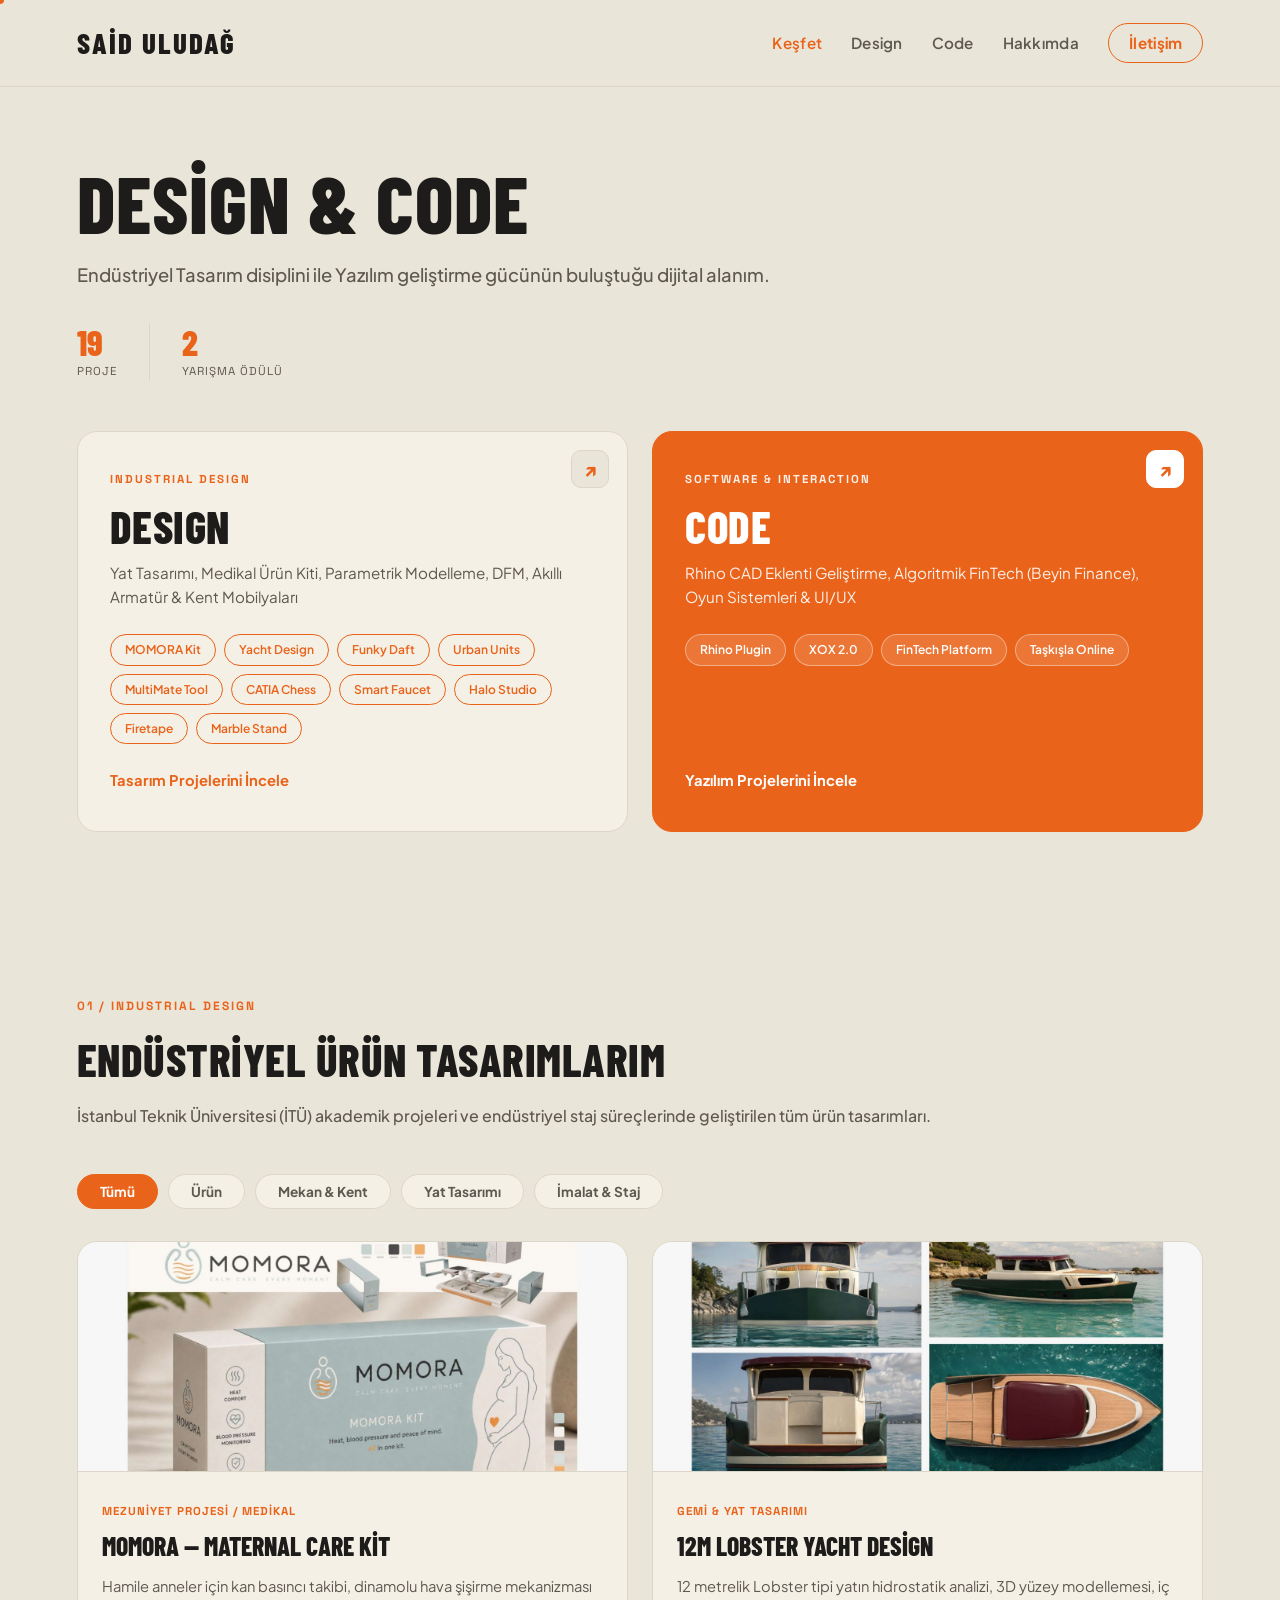
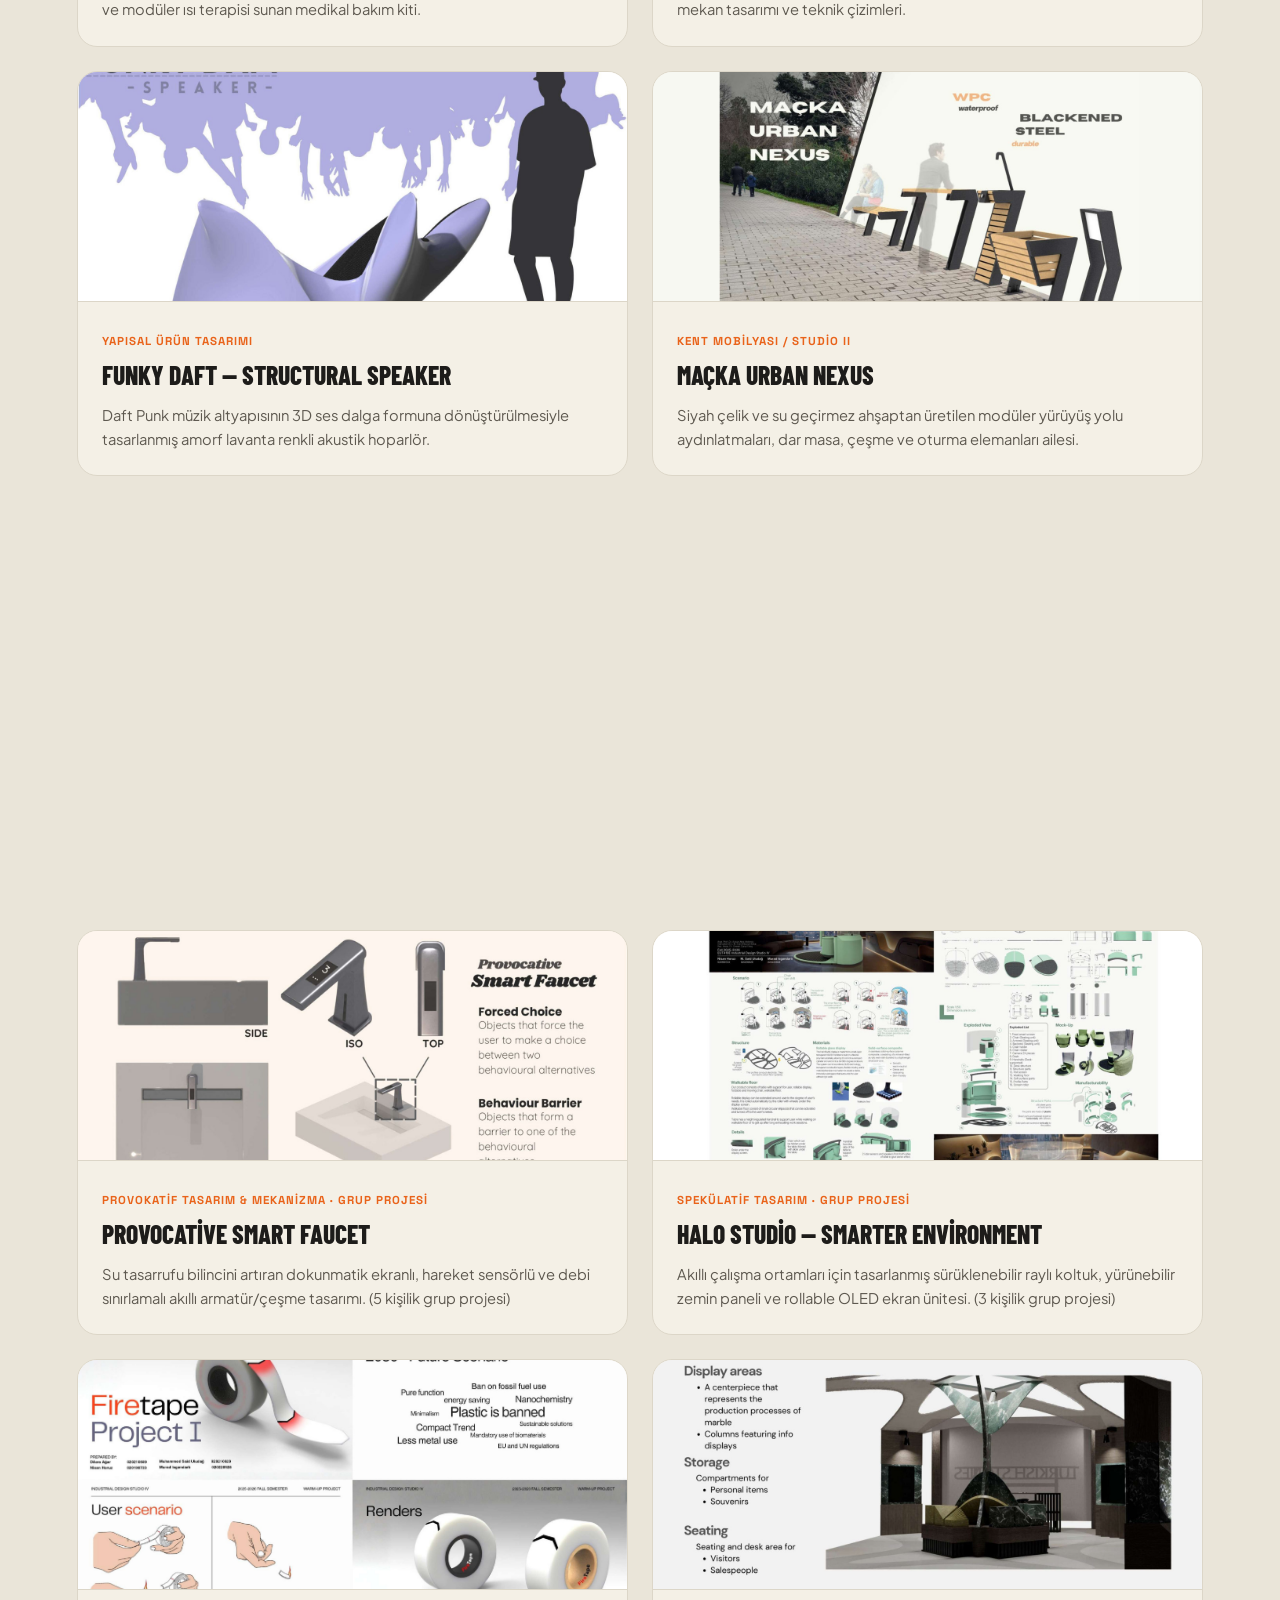
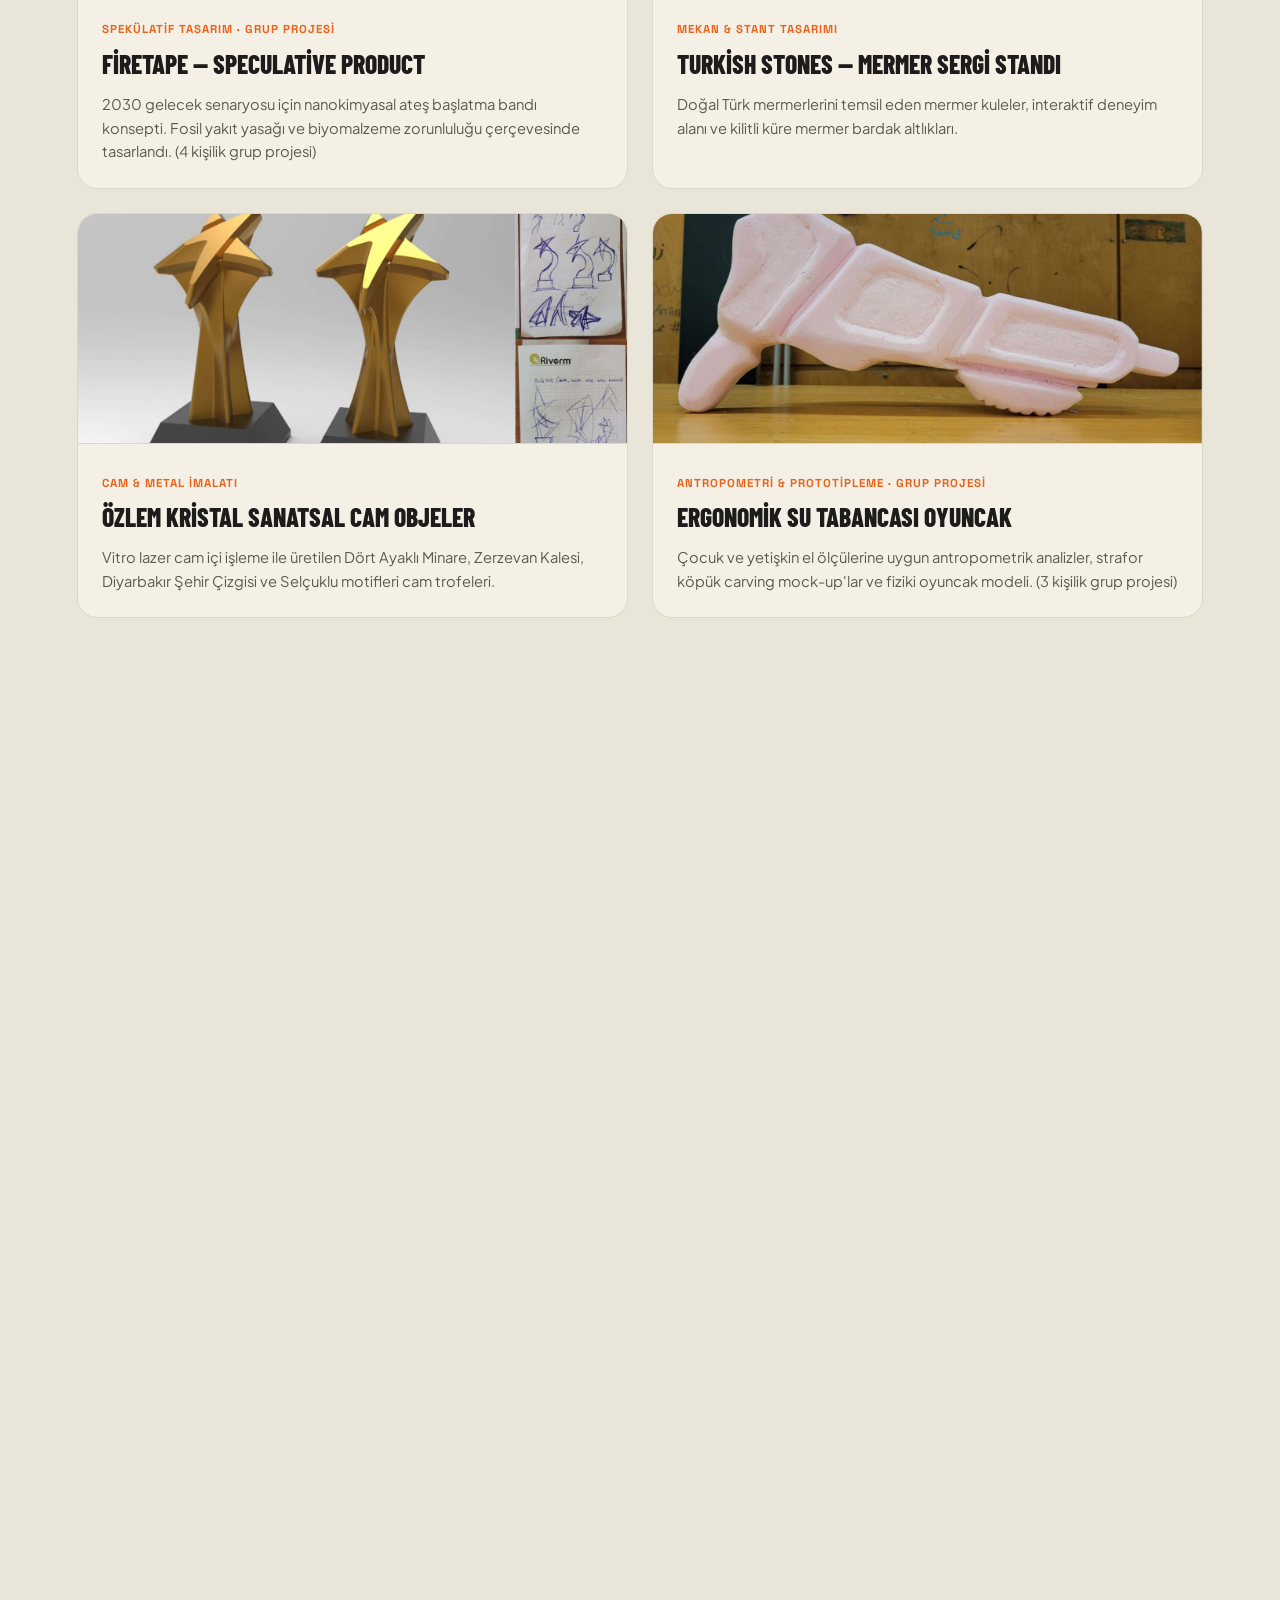
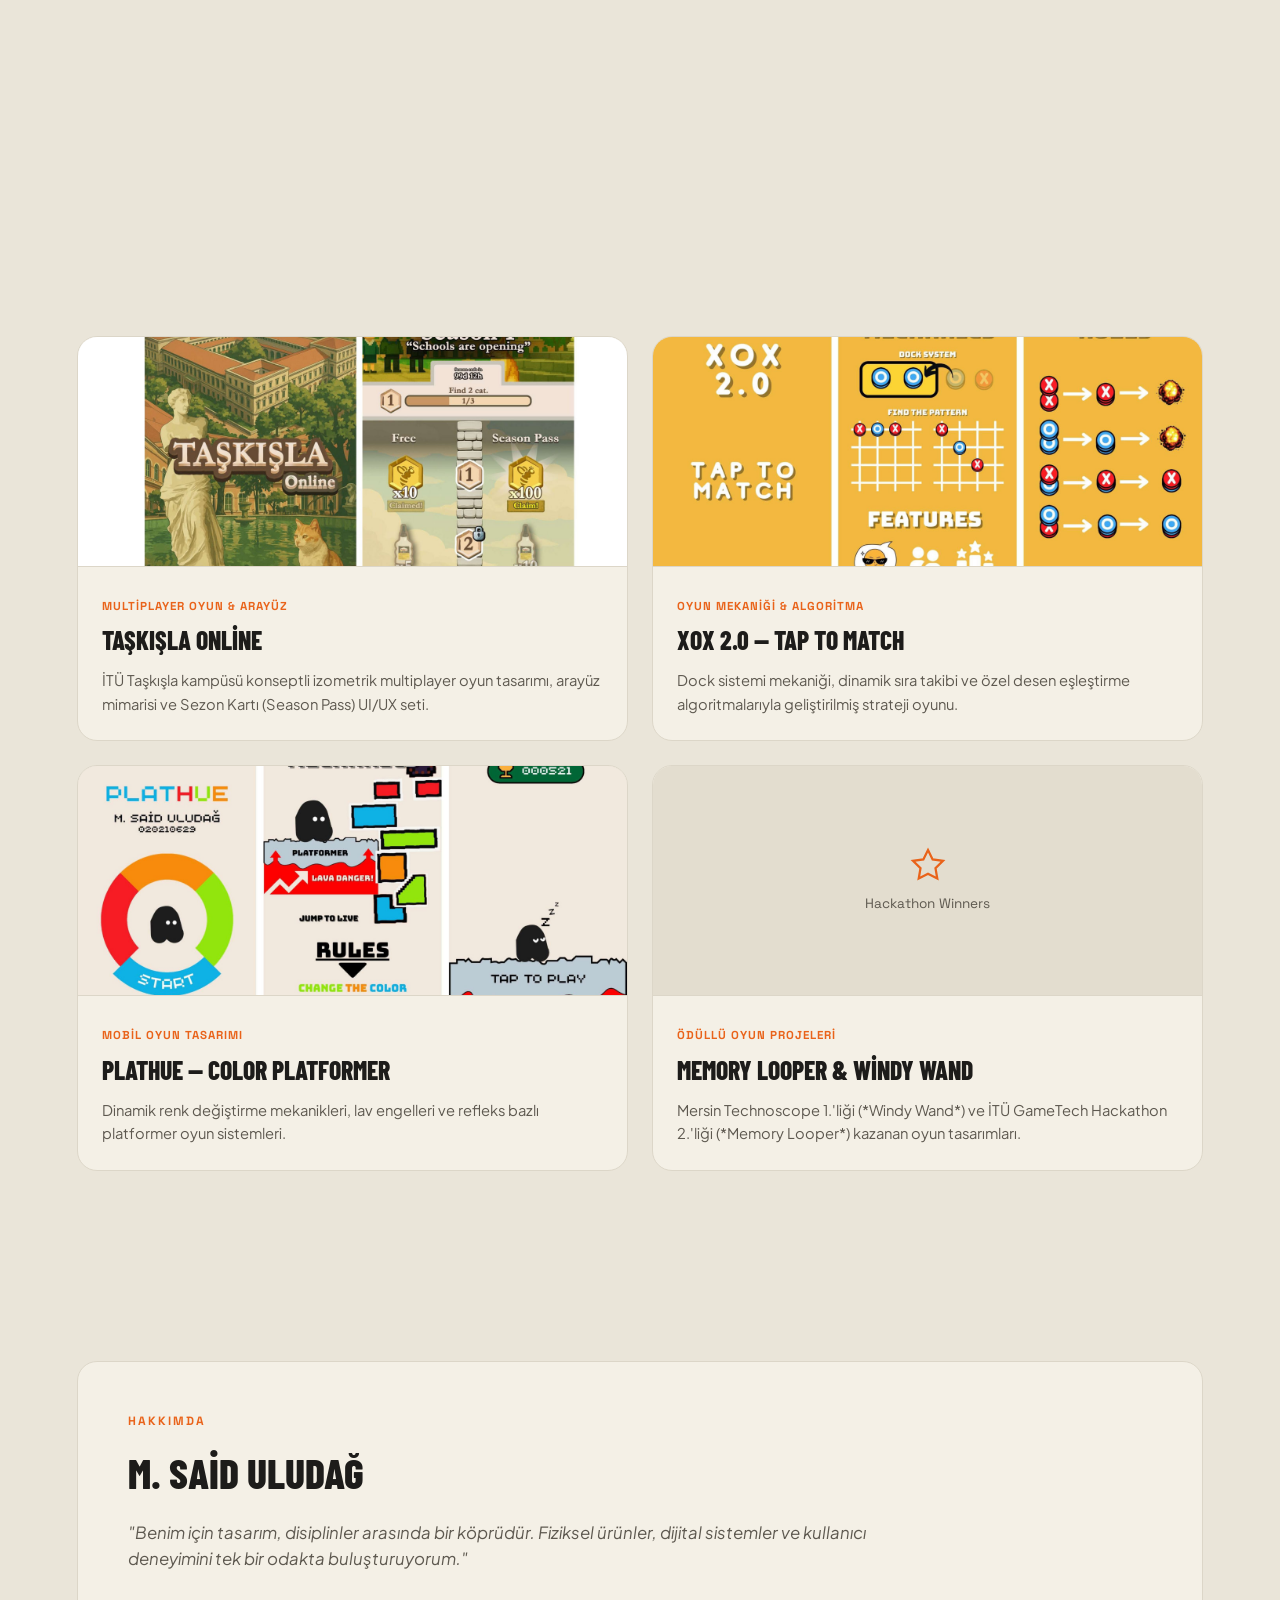
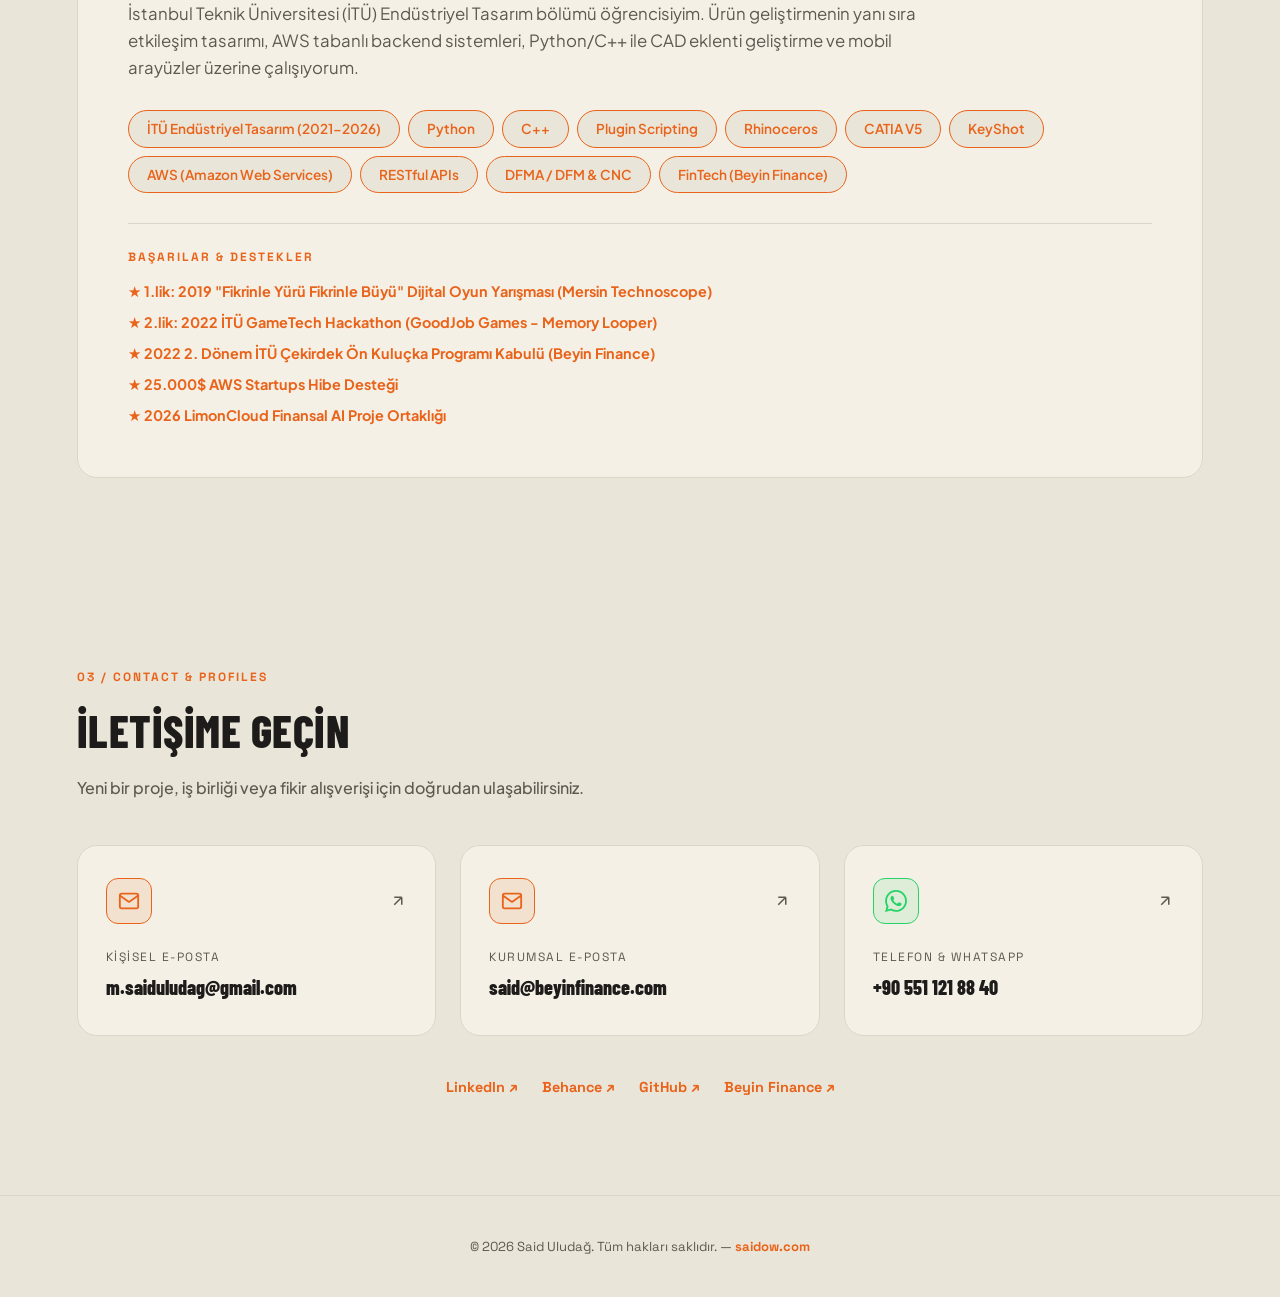
==== index.html @ 9149542a "update" ====
<!DOCTYPE html>
<html lang="tr">
<head>
  <meta charset="UTF-8">
  <meta name="viewport" content="width=device-width, initial-scale=1.0">
  <title>Said Uludağ - Endüstriyel Tasarımcı & Yazılım Geliştirici | Portfolio</title>
  <meta name="description" content="Said Uludağ (İTÜ Endüstriyel Tasarım) - Fiziksel ürün tasarımı, DFM, Yat Tasarımı, Medikal Cihazlar, Rhino Plugin Geliştirme ve AWS Backend Portfolyosu.">
  <meta name="keywords" content="Said Uludağ, Endüstriyel Tasarım, İTÜ, Industrial Design, Product Design, Rhino Plugin, CAD, MOMORA, Yacht Design, Software Developer, AWS, FinTech, Saidow">
  <meta name="author" content="Said Uludağ">
  
  <!-- Open Graph / Social Media -->
  <meta property="og:title" content="Said Uludağ - Industrial Design & Software Portfolio">
  <meta property="og:description" content="İTÜ Endüstriyel Tasarım projeleri, CAD eklentileri ve yazılım geliştirme çalışmaları.">
  <meta property="og:type" content="website">
  <meta property="og:url" content="https://saidow.com">

  <!-- Google Fonts -->
  <link rel="preconnect" href="https://fonts.googleapis.com">
  <link rel="preconnect" href="https://fonts.gstatic.com" crossorigin>
  <link href="https://fonts.googleapis.com/css2?family=Barlow+Condensed:wght@700;800&family=Plus+Jakarta+Sans:wght@400;500;600;700;800&family=Space+Grotesk:wght@500;700&display=swap" rel="stylesheet">
  
  <!-- CSS -->
  <link rel="stylesheet" href="style.css?v=18.0">
</head>
<body>
  <!-- Subtle Grid Background -->
  <div class="bg-grid"></div>

  <!-- Header / Navigation -->
  <header class="navbar">
    <a href="#" class="brand-logo">
      <span class="brand-name">SAİD ULUDAĞ</span>
    </a>
    <nav class="nav-links">
      <a href="#hub" class="nav-link active">Keşfet</a>
      <a href="#design" class="nav-link">Design</a>
      <a href="#code" class="nav-link">Code</a>
      <a href="#about" class="nav-link">Hakkımda</a>
      <a href="#contact" class="nav-link btn-contact">İletişim</a>
    </nav>
  </header>

  <!-- Hero / Hub Selection Section -->
  <section id="hub" class="hero-section">
    <div class="hero-header">
      <h1 class="hero-title">Design & Code</h1>
      <p class="hero-subtitle">Endüstriyel Tasarım disiplini ile Yazılım geliştirme gücünün buluştuğu dijital alanım.</p>

      <div class="hero-stats">
        <div class="hero-stat">
          <span class="hero-stat-value" data-count="19">0</span>
          <span class="hero-stat-label">Proje</span>
        </div>
        <div class="hero-stat">
          <span class="hero-stat-value" data-count="2">0</span>
          <span class="hero-stat-label">Yarışma Ödülü</span>
        </div>
      </div>
    </div>

    <!-- Dual Hub (Design & Code) -->
    <div class="hub-container">
      <!-- Design Card -->
      <a href="#design" class="hub-card">
        <div class="card-top">
          <div class="card-badge">INDUSTRIAL DESIGN</div>
          <h2 class="card-title">DESIGN</h2>
          <p class="card-desc">Yat Tasarımı, Medikal Ürün Kiti, Parametrik Modelleme, DFM, Akıllı Armatür & Kent Mobilyaları</p>
          <ul class="card-tags">
            <li>MOMORA Kit</li>
            <li>Yacht Design</li>
            <li>Funky Daft</li>
            <li>Urban Units</li>
            <li>MultiMate Tool</li>
            <li>CATIA Chess</li>
            <li>Smart Faucet</li>
            <li>Halo Studio</li>
            <li>Firetape</li>
            <li>Marble Stand</li>
          </ul>
        </div>
        <div class="card-cta">
          <span>Tasarım Projelerini İncele</span>
        </div>
      </a>

      <!-- Code Card (Highlighted) -->
      <a href="#code" class="hub-card">
        <div class="card-top">
          <div class="card-badge">SOFTWARE & INTERACTION</div>
          <h2 class="card-title">CODE</h2>
          <p class="card-desc">Rhino CAD Eklenti Geliştirme, Algoritmik FinTech (Beyin Finance), Oyun Sistemleri & UI/UX</p>
          <ul class="card-tags">
            <li>Rhino Plugin</li>
            <li>XOX 2.0</li>
            <li>FinTech Platform</li>
            <li>Taşkışla Online</li>
          </ul>
        </div>
        <div class="card-cta">
          <span>Yazılım Projelerini İncele</span>
        </div>
      </a>
    </div>
  </section>

  <!-- Design Section -->
  <section id="design" class="section-container">
    <div class="section-header reveal">
      <span class="section-tag">01 / INDUSTRIAL DESIGN</span>
      <h2 class="section-title">Endüstriyel Ürün Tasarımlarım</h2>
      <p class="section-desc">İstanbul Teknik Üniversitesi (İTÜ) akademik projeleri ve endüstriyel staj süreçlerinde geliştirilen tüm ürün tasarımları.</p>
    </div>

    <div class="filter-bar reveal" data-target="design-grid">
      <button data-filter="all" class="active">Tümü</button>
      <button data-filter="urun">Ürün</button>
      <button data-filter="mekan">Mekan & Kent</button>
      <button data-filter="yat">Yat Tasarımı</button>
      <button data-filter="imalat">İmalat & Staj</button>
    </div>

    <div class="portfolio-grid" id="design-grid">
      <!-- Project 1: MOMORA -->
      <a class="portfolio-item reveal" data-cat="urun" href="project.html?id=momora">
        <div class="item-media">
          <img src="assets/img/momora/hero.jpg" alt="MOMORA Maternal Care Kit ambalaj tasarımı" loading="lazy">
        </div>
        <div class="item-info">
          <span class="item-category">Mezuniyet Projesi / Medikal</span>
          <h3 class="item-title">MOMORA — Maternal Care Kit</h3>
          <p class="item-desc">Hamile anneler için kan basıncı takibi, dinamolu hava şişirme mekanizması ve modüler ısı terapisi sunan medikal bakım kiti.</p>
        </div>
      </a>

      <!-- Project 2: Yacht Design -->
      <a class="portfolio-item reveal" data-cat="yat" href="project.html?id=yacht">
        <div class="item-media">
          <img src="assets/img/yacht/hero.jpg" alt="12m Lobster Yacht render görselleri" loading="lazy">
        </div>
        <div class="item-info">
          <span class="item-category">Gemi & Yat Tasarımı</span>
          <h3 class="item-title">12m Lobster Yacht Design</h3>
          <p class="item-desc">12 metrelik Lobster tipi yatın hidrostatik analizi, 3D yüzey modellemesi, iç mekan tasarımı ve teknik çizimleri.</p>
        </div>
      </a>

      <!-- Project 3: Funky Daft Speaker -->
      <a class="portfolio-item reveal" data-cat="urun" href="project.html?id=funky-daft">
        <div class="item-media">
          <img src="assets/img/funky-daft/hero.jpg" alt="Funky Daft yapısal hoparlör tasarımı" loading="lazy">
        </div>
        <div class="item-info">
          <span class="item-category">Yapısal Ürün Tasarımı</span>
          <h3 class="item-title">FUNKY DAFT — Structural Speaker</h3>
          <p class="item-desc">Daft Punk müzik altyapısının 3D ses dalga formuna dönüştürülmesiyle tasarlanmış amorf lavanta renkli akustik hoparlör.</p>
        </div>
      </a>

      <!-- Project 4: Urban Units -->
      <a class="portfolio-item reveal" data-cat="mekan" href="project.html?id=urban-nexus">
        <div class="item-media">
          <img src="assets/img/urban-nexus/hero.jpg" alt="Maçka Urban Nexus kent mobilyası konsepti" loading="lazy">
        </div>
        <div class="item-info">
          <span class="item-category">Kent Mobilyası / Studio II</span>
          <h3 class="item-title">Maçka Urban Nexus</h3>
          <p class="item-desc">Siyah çelik ve su geçirmez ahşaptan üretilen modüler yürüyüş yolu aydınlatmaları, dar masa, çeşme ve oturma elemanları ailesi.</p>
        </div>
      </a>

      <!-- Project 5: MultiMate Tool -->
      <a class="portfolio-item reveal" data-cat="urun" href="project.html?id=multimate">
        <div class="item-media">
          <img src="assets/img/multimate/hero.jpg" alt="MultiMate Tool ürün detayları" loading="lazy">
        </div>
        <div class="item-info">
          <span class="item-category">Mekanik Ürün Tasarımı</span>
          <h3 class="item-title">MultiMate Tool — Takı Sanatı Kiti</h3>
          <p class="item-desc">Takı tasarımcıları için özel geliştirilmiş ergonomik yan keski, çıtçıt pensesi, mezura ve iplik takma sistemi.</p>
        </div>
      </a>

      <!-- Project 6: CATIA Chess Set -->
      <a class="portfolio-item reveal" data-cat="urun" href="project.html?id=catia-chess">
        <div class="item-media">
          <img src="assets/img/catia-chess/hero.jpg" alt="Askeri temalı CATIA satranç takımı" loading="lazy">
        </div>
        <div class="item-info">
          <span class="item-category">Parametrik Solid Modelleme</span>
          <h3 class="item-title">Askeri Temalı CATIA Satranç Takımı</h3>
          <p class="item-desc">Me 262 savaş uçağı (At), füze (Fil), sığınak (Kale) ve kabartma harita tahtasından oluşan parametrik katı modelleme.</p>
        </div>
      </a>

      <!-- Project 7: Provocative Smart Faucet (Grup Projesi) -->
      <a class="portfolio-item reveal" data-cat="urun" href="project.html?id=smart-faucet">
        <div class="item-media">
          <img src="assets/img/smart-faucet/hero.jpg" alt="Provocative Smart Faucet akıllı armatür" loading="lazy">
        </div>
        <div class="item-info">
          <span class="item-category">Provokatif Tasarım & Mekanizma · Grup Projesi</span>
          <h3 class="item-title">Provocative Smart Faucet</h3>
          <p class="item-desc">Su tasarrufu bilincini artıran dokunmatik ekranlı, hareket sensörlü ve debi sınırlamalı akıllı armatür/çeşme tasarımı. (5 kişilik grup projesi)</p>
        </div>
      </a>

      <!-- Project 8: Halo Studio (Grup Projesi) -->
      <a class="portfolio-item reveal" data-cat="mekan" href="project.html?id=halo-studio">
        <div class="item-media">
          <img src="assets/img/halo-studio/hero.jpg" alt="Halo Studio spekülatif çalışma alanı" loading="lazy">
        </div>
        <div class="item-info">
          <span class="item-category">Spekülatif Tasarım · Grup Projesi</span>
          <h3 class="item-title">Halo Studio — Smarter Environment</h3>
          <p class="item-desc">Akıllı çalışma ortamları için tasarlanmış sürüklenebilir raylı koltuk, yürünebilir zemin paneli ve rollable OLED ekran ünitesi. (3 kişilik grup projesi)</p>
        </div>
      </a>

      <!-- Project 8b: Firetape (Grup Projesi) -->
      <a class="portfolio-item reveal" data-cat="urun" href="project.html?id=firetape">
        <div class="item-media">
          <img src="assets/img/firetape/hero.jpg" alt="Firetape spekülatif ürün konsepti" loading="lazy">
        </div>
        <div class="item-info">
          <span class="item-category">Spekülatif Tasarım · Grup Projesi</span>
          <h3 class="item-title">Firetape — Speculative Product</h3>
          <p class="item-desc">2030 gelecek senaryosu için nanokimyasal ateş başlatma bandı konsepti. Fosil yakıt yasağı ve biyomalzeme zorunluluğu çerçevesinde tasarlandı. (4 kişilik grup projesi)</p>
        </div>
      </a>

      <!-- Project 9: Marble Stand -->
      <a class="portfolio-item reveal" data-cat="mekan" href="project.html?id=marble-stand">
        <div class="item-media">
          <img src="assets/img/marble-stand/hero.jpg" alt="Turkish Stones mermer sergi standı" loading="lazy">
        </div>
        <div class="item-info">
          <span class="item-category">Mekan & Stant Tasarımı</span>
          <h3 class="item-title">Turkish Stones — Mermer Sergi Standı</h3>
          <p class="item-desc">Doğal Türk mermerlerini temsil eden mermer kuleler, interaktif deneyim alanı ve kilitli küre mermer bardak altlıkları.</p>
        </div>
      </a>

      <!-- Project 10: Özlem Kristal -->
      <a class="portfolio-item reveal" data-cat="imalat" href="project.html?id=ozlem-kristal">
        <div class="item-media">
          <img src="assets/img/ozlem-kristal/hero.jpg" alt="Özlem Kristal sanatsal cam objeler ve trofeler" loading="lazy">
        </div>
        <div class="item-info">
          <span class="item-category">Cam & Metal İmalatı</span>
          <h3 class="item-title">Özlem Kristal Sanatsal Cam Objeler</h3>
          <p class="item-desc">Vitro lazer cam içi işleme ile üretilen Dört Ayaklı Minare, Zerzevan Kalesi, Diyarbakır Şehir Çizgisi ve Selçuklu motifleri cam trofeleri.</p>
        </div>
      </a>

      <!-- Project 11: Anthropometric Water Gun (Grup Projesi) -->
      <a class="portfolio-item reveal" data-cat="urun imalat" href="project.html?id=water-gun">
        <div class="item-media">
          <img src="assets/img/water-gun/hero.jpg" alt="Ergonomik su tabancası köpük mock-up" loading="lazy">
        </div>
        <div class="item-info">
          <span class="item-category">Antropometri & Prototipleme · Grup Projesi</span>
          <h3 class="item-title">Ergonomik Su Tabancası Oyuncak</h3>
          <p class="item-desc">Çocuk ve yetişkin el ölçülerine uygun antropometrik analizler, strafor köpük carving mock-up'lar ve fiziki oyuncak modeli. (3 kişilik grup projesi)</p>
        </div>
      </a>

      <!-- Project 12: Hivennel & Lighting -->
      <a class="portfolio-item reveal" data-cat="imalat" href="project.html?id=hivennel">
        <div class="item-media">
          <img src="assets/img/hivennel/hero.jpg" alt="Hivennel modüler ahşap köpek kulübesi" loading="lazy">
        </div>
        <div class="item-info">
          <span class="item-category">İmalat & Ahşap Tasarımı</span>
          <h3 class="item-title">Hivennel Kulübe & Ahşap Masa Lambası</h3>
          <p class="item-desc">Modüler altıgen ahşap evcil hayvan kulübesi ve çift kollu ledli masif ahşap masa lambası prototip çalışmaları.</p>
        </div>
      </a>
    </div>
  </section>

  <!-- Code Section -->
  <section id="code" class="section-container">
    <div class="section-header reveal">
      <span class="section-tag">02 / SOFTWARE & INTERACTION</span>
      <h2 class="section-title">Yazılım & İnteraktif Projeler</h2>
      <p class="section-desc">CAD eklenti geliştirme, AWS tabanlı backend mimarisi, algoritmik FinTech sistemleri ve dijital oyunlar.</p>
    </div>

    <div class="filter-bar reveal" data-target="code-grid">
      <button data-filter="all" class="active">Tümü</button>
      <button data-filter="cad">CAD & Araçlar</button>
      <button data-filter="fintech">FinTech</button>
      <button data-filter="oyun">Oyun</button>
    </div>

    <div class="portfolio-grid" id="code-grid">
      <!-- Code 1: Rhino Hull Generator Plugin -->
      <a class="portfolio-item reveal" data-cat="cad" href="project.html?id=hull-plugin">
        <div class="item-media">
          <img src="assets/img/hull-plugin/hero.jpg" alt="Unified Yacht Hull Generator Rhino eklentisi" loading="lazy">
        </div>
        <div class="item-info">
          <span class="item-category">Rhino CAD Eklentisi</span>
          <h3 class="item-title">Unified Yacht Hull Generator Plugin</h3>
          <p class="item-desc">Rhinoceros 3D için Python ile geliştirdiğim, gemi/yat gövdelerini otomatik parametrik oluşturan ve anlık hidrostatik rapor üreten yazılım eklentisi.</p>
        </div>
      </a>

      <!-- Code 2: Beyin Finance -->
      <a class="portfolio-item reveal" data-cat="fintech" href="project.html?id=beyin-finance">
        <div class="item-media">
          <img src="assets/img/beyin-finance/hero.jpg" alt="Beyin Finance ekibi İTÜ Çekirdek" loading="lazy">
        </div>
        <div class="item-info">
          <span class="item-category">FinTech Girişimi & AWS Backend</span>
          <h3 class="item-title">Beyin Finance — Algoritmik Trading Platformu</h3>
          <p class="item-desc">İTÜ Çekirdek kabulü almış FinTech girişimimiz için AWS tabanlı sunucu backend geliştirilmesi, veri görselleştirmesi ve ticaret otomasyon araçları.</p>
        </div>
      </a>

      <!-- Code 3: Taşkışla Online -->
      <a class="portfolio-item reveal" data-cat="oyun" href="project.html?id=taskisla">
        <div class="item-media">
          <img src="assets/img/taskisla/hero.jpg" alt="Taşkışla Online oyun arayüzü" loading="lazy">
        </div>
        <div class="item-info">
          <span class="item-category">Multiplayer Oyun & Arayüz</span>
          <h3 class="item-title">Taşkışla Online</h3>
          <p class="item-desc">İTÜ Taşkışla kampüsü konseptli izometrik multiplayer oyun tasarımı, arayüz mimarisi ve Sezon Kartı (Season Pass) UI/UX seti.</p>
        </div>
      </a>

      <!-- Code 4: XOX 2.0 -->
      <a class="portfolio-item reveal" data-cat="oyun" href="project.html?id=xox">
        <div class="item-media">
          <img src="assets/img/xox/hero.jpg" alt="XOX 2.0 Tap to Match oyun mekaniği" loading="lazy">
        </div>
        <div class="item-info">
          <span class="item-category">Oyun Mekaniği & Algoritma</span>
          <h3 class="item-title">XOX 2.0 — Tap to Match</h3>
          <p class="item-desc">Dock sistemi mekaniği, dinamik sıra takibi ve özel desen eşleştirme algoritmalarıyla geliştirilmiş strateji oyunu.</p>
        </div>
      </a>

      <!-- Code 5: PlatHue -->
      <a class="portfolio-item reveal" data-cat="oyun" href="project.html?id=plathue">
        <div class="item-media">
          <img src="assets/img/plathue/hero.jpg" alt="PlatHue renk platformer oyunu" loading="lazy">
        </div>
        <div class="item-info">
          <span class="item-category">Mobil Oyun Tasarımı</span>
          <h3 class="item-title">PlatHue — Color Platformer</h3>
          <p class="item-desc">Dinamik renk değiştirme mekanikleri, lav engelleri ve refleks bazlı platformer oyun sistemleri.</p>
        </div>
      </a>

      <!-- Code 6: Hackathon Games -->
      <a class="portfolio-item reveal" data-cat="oyun" href="project.html?id=hackathon">
        <div class="item-media">
          <div class="placeholder-art">
            <svg class="placeholder-icon" viewBox="0 0 24 24" fill="none" stroke="currentColor" stroke-width="1.5"><polygon points="12 2 15.09 8.26 22 9.27 17 14.14 18.18 21.02 12 17.77 5.82 21.02 7 14.14 2 9.27 8.91 8.26 12 2"/></svg>
            <span>Hackathon Winners</span>
          </div>
        </div>
        <div class="item-info">
          <span class="item-category">Ödüllü Oyun Projeleri</span>
          <h3 class="item-title">Memory Looper & Windy Wand</h3>
          <p class="item-desc">Mersin Technoscope 1.'liği (*Windy Wand*) ve İTÜ GameTech Hackathon 2.'liği (*Memory Looper*) kazanan oyun tasarımları.</p>
        </div>
      </a>
    </div>
  </section>

  <!-- About Section -->
  <section id="about" class="section-container about-section">
    <div class="about-card reveal">
      <div class="about-text">
        <span class="section-tag">HAKKIMDA</span>
        <h2>M. Said Uludağ</h2>
        <p><em>"Benim için tasarım, disiplinler arasında bir köprüdür. Fiziksel ürünler, dijital sistemler ve kullanıcı deneyimini tek bir odakta buluşturuyorum."</em></p>
        <p style="margin-top: 12px;">İstanbul Teknik Üniversitesi (İTÜ) Endüstriyel Tasarım bölümü öğrencisiyim. Ürün geliştirmenin yanı sıra etkileşim tasarımı, AWS tabanlı backend sistemleri, Python/C++ ile CAD eklenti geliştirme ve mobil arayüzler üzerine çalışıyorum.</p>
        
        <div class="skills-list" style="margin-top: 24px;">
          <span class="skill-pill">İTÜ Endüstriyel Tasarım (2021-2026)</span>
          <span class="skill-pill">Python</span>
          <span class="skill-pill">C++</span>
          <span class="skill-pill">Plugin Scripting</span>
          <span class="skill-pill">Rhinoceros</span>
          <span class="skill-pill">CATIA V5</span>
          <span class="skill-pill">KeyShot</span>
          <span class="skill-pill">AWS (Amazon Web Services)</span>
          <span class="skill-pill">RESTful APIs</span>
          <span class="skill-pill">DFMA / DFM & CNC</span>
          <span class="skill-pill">FinTech (Beyin Finance)</span>
        </div>

        <div style="margin-top: 30px; padding-top: 24px; border-top: 1px solid var(--border-color);">
          <span class="section-tag" style="margin-bottom: 12px;">BAŞARILAR & DESTEKLER</span>
          <div style="display: flex; flex-direction: column; gap: 8px; font-size: 0.9rem;">
            <span style="color: var(--color-atomic-orange); font-weight: 700;">★ 1.lik: 2019 "Fikrinle Yürü Fikrinle Büyü" Dijital Oyun Yarışması (Mersin Technoscope)</span>
            <span style="color: var(--color-atomic-orange); font-weight: 700;">★ 2.lik: 2022 İTÜ GameTech Hackathon (GoodJob Games - Memory Looper)</span>
            <span style="color: var(--color-atomic-orange); font-weight: 700;">★ 2022 2. Dönem İTÜ Çekirdek Ön Kuluçka Programı Kabulü (Beyin Finance)</span>
            <span style="color: var(--color-atomic-orange); font-weight: 700;">★ 25.000$ AWS Startups Hibe Desteği</span>
            <span style="color: var(--color-atomic-orange); font-weight: 700;">★ 2026 LimonCloud Finansal AI Proje Ortaklığı</span>
          </div>
        </div>
      </div>
    </div>
  </section>

  <!-- Contact Section -->
  <section id="contact" class="section-container contact-section">
    <div class="section-header reveal">
      <span class="section-tag">03 / CONTACT & PROFILES</span>
      <h2 class="section-title">İletişime Geçin</h2>
      <p class="section-desc">Yeni bir proje, iş birliği veya fikir alışverişi için doğrudan ulaşabilirsiniz.</p>
    </div>

    <div class="contact-grid">
      <!-- Personal Email -->
      <a href="mailto:m.saiduludag@gmail.com" class="contact-card reveal">
        <div class="contact-card-header">
          <div class="contact-icon">
            <svg viewBox="0 0 24 24" fill="none" stroke="currentColor" stroke-width="2" stroke-linecap="round" stroke-linejoin="round"><path d="M4 4h16c1.1 0 2 .9 2 2v12c0 1.1-.9 2-2 2H4c-1.1 0-2-.9-2-2V6c0-1.1.9-2 2-2z"/><polyline points="22,6 12,13 2,6"/></svg>
          </div>
          <svg class="contact-arrow" width="18" height="18" viewBox="0 0 24 24" fill="none" stroke="currentColor" stroke-width="2"><path d="M7 17L17 7M17 7H7M17 7V17"/></svg>
        </div>
        <div class="contact-card-body">
          <span class="contact-label">Kişisel E-Posta</span>
          <span class="contact-value">m.saiduludag@gmail.com</span>
        </div>
      </a>

      <!-- Corporate Email -->
      <a href="mailto:said@beyinfinance.com" class="contact-card reveal">
        <div class="contact-card-header">
          <div class="contact-icon">
            <svg viewBox="0 0 24 24" fill="none" stroke="currentColor" stroke-width="2" stroke-linecap="round" stroke-linejoin="round"><path d="M4 4h16c1.1 0 2 .9 2 2v12c0 1.1-.9 2-2 2H4c-1.1 0-2-.9-2-2V6c0-1.1.9-2 2-2z"/><polyline points="22,6 12,13 2,6"/></svg>
          </div>
          <svg class="contact-arrow" width="18" height="18" viewBox="0 0 24 24" fill="none" stroke="currentColor" stroke-width="2"><path d="M7 17L17 7M17 7H7M17 7V17"/></svg>
        </div>
        <div class="contact-card-body">
          <span class="contact-label">Kurumsal E-Posta</span>
          <span class="contact-value">said@beyinfinance.com</span>
        </div>
      </a>

      <!-- Phone & WhatsApp -->
      <a href="https://wa.me/905511218840" target="_blank" rel="noopener noreferrer" class="contact-card reveal whatsapp-card">
        <div class="contact-card-header">
          <div class="contact-icon whatsapp-icon">
            <svg viewBox="0 0 24 24" fill="currentColor"><path d="M.057 24l1.687-6.163c-1.041-1.804-1.588-3.849-1.587-5.946.003-6.556 5.338-11.891 11.893-11.891 3.181.001 6.167 1.24 8.413 3.488 2.245 2.248 3.481 5.236 3.48 8.414-.003 6.557-5.338 11.892-11.893 11.892-1.99-.001-3.951-.5-5.688-1.448l-6.305 1.654zm6.597-3.807c1.676.995 3.276 1.591 5.392 1.592 5.448 0 9.886-4.434 9.889-9.885.002-5.462-4.415-9.89-9.881-9.892-5.452 0-9.887 4.434-9.889 9.884-.001 2.225.651 3.891 1.746 5.634l-.999 3.648 3.742-.981zm11.387-5.464c-.074-.124-.272-.198-.57-.347-.297-.149-1.758-.868-2.031-.967-.272-.099-.47-.149-.669.149-.198.297-.768.967-.941 1.165-.173.198-.347.223-.644.074-.297-.149-1.255-.462-2.39-1.475-.883-.788-1.48-1.761-1.653-2.059-.173-.297-.018-.458.13-.606.134-.133.297-.347.446-.521.151-.172.2-.296.3-.495.099-.198.05-.372-.025-.521-.075-.148-.669-1.611-.916-2.206-.242-.579-.487-.501-.669-.51l-.57-.01c-.198 0-.52.074-.792.372s-1.04 1.016-1.04 2.479 1.065 2.876 1.213 3.074c.149.198 2.095 3.2 5.076 4.487.709.306 1.263.489 1.694.626.712.226 1.36.194 1.872.118.572-.085 1.758-.719 2.006-1.413.248-.695.248-1.29.173-1.414z"/></svg>
          </div>
          <svg class="contact-arrow" width="18" height="18" viewBox="0 0 24 24" fill="none" stroke="currentColor" stroke-width="2"><path d="M7 17L17 7M17 7H7M17 7V17"/></svg>
        </div>
        <div class="contact-card-body">
          <span class="contact-label">Telefon & WhatsApp</span>
          <span class="contact-value">+90 551 121 88 40</span>
        </div>
      </a>
    </div>

    <!-- Social Links Row -->
    <div style="display: flex; justify-content: center; gap: 24px; margin-top: 40px; font-family: var(--font-mono); font-size: 0.9rem;">
      <a href="https://linkedin.com/in/saiduludag" target="_blank" rel="noopener noreferrer" style="color: var(--color-atomic-orange); text-decoration: none; font-weight: 700;">LinkedIn ↗</a>
      <a href="https://behance.net/uludag" target="_blank" rel="noopener noreferrer" style="color: var(--color-atomic-orange); text-decoration: none; font-weight: 700;">Behance ↗</a>
      <a href="https://github.com/jnrbrain" target="_blank" rel="noopener noreferrer" style="color: var(--color-atomic-orange); text-decoration: none; font-weight: 700;">GitHub ↗</a>
      <a href="https://beyinfinance.com" target="_blank" rel="noopener noreferrer" style="color: var(--color-atomic-orange); text-decoration: none; font-weight: 700;">Beyin Finance ↗</a>
    </div>
  </section>

  <!-- Footer -->
  <footer class="footer">
    <p>© 2026 Said Uludağ. Tüm hakları saklıdır. — <a href="https://saidow.com">saidow.com</a></p>
  </footer>

  <script src="main.js?v=13.0"></script>
</body>
</html>
---- style.css ----
/* ==========================================
   SAIDOW.COM - REF3 THEME (OATMILK LATTE & ATOMIC ORANGE)
   ========================================== */

:root {
  /* Brand Color Tokens (Ref3 Palette) */
  --color-oatmilk-bg: #EAE5D9;       /* Oatmilk Latte Warm Sand Background */
  --color-oatmilk-card: #F4F0E6;     /* Card Background */
  --color-oatmilk-card-hover: #FFFFFF;/* Card Hover Background */
  --color-atomic-orange: #E9631A;    /* Atomic Orange Accent */
  
  --color-text-main: #1D1C1A;        /* Dark Charcoal Main Text */
  --color-text-sub: #5E5950;         /* Subtitle / Muted Text */

  --border-color: #DCD6C8;
  --border-orange: #E9631A;

  --font-condensed: 'Barlow Condensed', sans-serif;
  --font-main: 'Plus Jakarta Sans', sans-serif;
  --font-mono: 'Space Grotesk', monospace;
  
  --radius-lg: 20px;
  --radius-md: 12px;
  --transition-smooth: all 0.3s cubic-bezier(0.16, 1, 0.3, 1);
}

* {
  margin: 0;
  padding: 0;
  box-sizing: border-box;
}

html {
  scroll-behavior: smooth;
  font-family: var(--font-main);
  background-color: var(--color-oatmilk-bg);
  color: var(--color-text-main);
}

body {
  overflow-x: hidden;
  line-height: 1.6;
  position: relative;
  min-height: 100vh;
  -webkit-font-smoothing: antialiased;
  background-color: var(--color-oatmilk-bg);
}

/* Grid Pattern (Subtle Warm Lines) */
.bg-grid {
  position: fixed;
  top: 0;
  left: 0;
  width: 100%;
  height: 100%;
  background-image: linear-gradient(to right, rgba(233, 99, 26, 0.03) 1px, transparent 1px),
                    linear-gradient(to bottom, rgba(233, 99, 26, 0.03) 1px, transparent 1px);
  background-size: 75px 75px;
  z-index: -1;
  pointer-events: none;
}

/* Navigation */
.navbar {
  position: fixed;
  top: 0;
  left: 0;
  width: 100%;
  padding: 1.25rem calc((100% - 1300px) / 2 + 6%);
  display: flex;
  justify-content: space-between;
  align-items: center;
  backdrop-filter: blur(14px);
  -webkit-backdrop-filter: blur(14px);
  background: rgba(234, 229, 217, 0.88);
  border-bottom: 1px solid var(--border-color);
  z-index: 100;
  transition: padding 0.35s cubic-bezier(0.16, 1, 0.3, 1), box-shadow 0.35s ease;
}

@media (max-width: 1400px) {
  .navbar { padding: 1.25rem 6%; }
}

.navbar--scrolled {
  padding: 0.7rem calc((100% - 1300px) / 2 + 6%);
  box-shadow: 0 8px 30px -12px rgba(29, 28, 26, 0.18);
}

@media (max-width: 1400px) {
  .navbar--scrolled { padding: 0.7rem 6%; }
}

/* Scroll progress bar */
.scroll-progress {
  position: fixed;
  top: 0;
  left: 0;
  width: 100%;
  height: 3px;
  background: var(--color-atomic-orange);
  transform: scaleX(0);
  transform-origin: left;
  z-index: 200;
  pointer-events: none;
}

.brand-logo {
  display: flex;
  align-items: center;
  gap: 10px;
  text-decoration: none;
}

.brand-name {
  font-family: var(--font-condensed);
  font-size: 1.8rem;
  font-weight: 800;
  letter-spacing: 2px;
  color: var(--color-text-main);
}

.brand-badge {
  font-size: 0.65rem;
  font-family: var(--font-mono);
  background: var(--color-atomic-orange);
  color: #FFFFFF;
  font-weight: 700;
  padding: 4px 10px;
  border-radius: 20px;
  letter-spacing: 1px;
}

.nav-links {
  display: flex;
  gap: 1.8rem;
  align-items: center;
}

.nav-link {
  color: var(--color-text-sub);
  text-decoration: none;
  font-weight: 600;
  font-size: 0.95rem;
  letter-spacing: 0.3px;
  transition: var(--transition-smooth);
}

.nav-link:hover, .nav-link.active {
  color: var(--color-atomic-orange);
}

.btn-contact {
  border: 1.5px solid var(--color-atomic-orange);
  color: var(--color-atomic-orange);
  padding: 7px 20px;
  border-radius: 30px;
  font-weight: 700;
}

.btn-contact:hover {
  background: var(--color-atomic-orange);
  color: #FFFFFF;
}

/* Hero Section */
.hero-section {
  padding: 160px 6% 70px;
  min-height: 85vh;
  display: flex;
  flex-direction: column;
  justify-content: center;
  max-width: 1300px;
  margin: 0 auto;
}

.hero-header {
  max-width: 800px;
  margin-bottom: 50px;
}

.hero-title {
  font-family: var(--font-condensed);
  font-size: clamp(3.2rem, 6.5vw, 5rem);
  font-weight: 800;
  text-transform: uppercase;
  letter-spacing: 1px;
  margin-bottom: 16px;
  color: var(--color-text-main);
  line-height: 1.05;
}

.hero-subtitle {
  font-size: 1.15rem;
  color: var(--color-text-sub);
  font-weight: 500;
  line-height: 1.6;
}

/* Hero load-in animation */
@keyframes heroRise {
  from { opacity: 0; transform: translateY(40px); }
  to   { opacity: 1; transform: translateY(0); }
}

.hero-title {
  animation: heroRise 0.9s cubic-bezier(0.16, 1, 0.3, 1) both;
}

.hero-subtitle {
  animation: heroRise 0.9s cubic-bezier(0.16, 1, 0.3, 1) 0.15s both;
}

.hero-stats {
  display: flex;
  flex-wrap: wrap;
  gap: 0;
  margin-top: 34px;
  animation: heroRise 0.9s cubic-bezier(0.16, 1, 0.3, 1) 0.3s both;
}

.hero-stat {
  display: flex;
  flex-direction: column;
  padding: 0 32px;
  border-left: 1.5px solid var(--border-color);
}

.hero-stat:first-child {
  padding-left: 0;
  border-left: none;
}

.hero-stat-value {
  font-family: var(--font-condensed);
  font-size: 2.2rem;
  font-weight: 800;
  color: var(--color-atomic-orange);
  line-height: 1.1;
}

.hero-stat-label {
  font-family: var(--font-mono);
  font-size: 0.72rem;
  letter-spacing: 1px;
  text-transform: uppercase;
  color: var(--color-text-sub);
}

.hub-container {
  animation: heroRise 0.9s cubic-bezier(0.16, 1, 0.3, 1) 0.45s both;
}

@media (max-width: 900px) {
  .hero-section {
    padding: 130px 6% 50px;
    min-height: auto;
  }

  .hero-title {
    font-size: clamp(2.4rem, 8vw, 3.5rem);
  }

  .hero-subtitle {
    font-size: 1rem;
  }

  .section-title {
    font-size: clamp(1.8rem, 5vw, 2.4rem);
  }

  .hub-container {
    grid-template-columns: 1fr;
  }

  .hub-card {
    min-height: 280px;
    padding: 28px 24px;
  }

  .card-title {
    font-size: 2.2rem;
  }
}

@media (max-width: 640px) {
  .navbar {
    padding: 1rem 5% !important;
  }

  .navbar--scrolled {
    padding: 0.6rem 5% !important;
  }

  .brand-name {
    font-size: 1.4rem;
    letter-spacing: 1px;
  }

  .nav-links {
    gap: 1rem;
  }

  .nav-link {
    font-size: 0.82rem;
  }

  .btn-contact {
    padding: 5px 14px;
    font-size: 0.82rem;
  }

  .hero-section {
    padding: 110px 5% 40px;
  }

  .section-container {
    padding: 60px 5%;
  }

  .hero-stat { padding: 0 14px; }

  .hero-stat-value {
    font-size: 1.7rem;
  }

  .hero-stat-label {
    font-size: 0.65rem;
  }

  .card-tags li {
    font-size: 0.68rem;
    padding: 4px 10px;
  }

  .portfolio-grid {
    grid-template-columns: 1fr;
    gap: 16px;
  }

  .filter-bar {
    gap: 6px;
  }

  .filter-bar [data-filter] {
    font-size: 0.78rem;
    padding: 6px 14px;
  }

  .section-title {
    font-size: 1.6rem;
  }

  .section-desc {
    font-size: 0.9rem;
  }
}

/* Triple Hub Container (Ref3 Notched Cards) */
.hub-container {
  display: grid;
  grid-template-columns: repeat(auto-fit, minmax(300px, 1fr));
  gap: 24px;
}

.hub-card {
  position: relative;
  border-radius: var(--radius-lg);
  background: var(--color-oatmilk-card);
  border: 1.5px solid var(--border-color);
  padding: 38px 32px;
  text-decoration: none;
  transition: var(--transition-smooth);
  display: flex;
  flex-direction: column;
  justify-content: space-between;
  min-height: 380px;
}

/* Ref3 Notched Badge in top right corner */
.hub-card::after {
  content: "↗";
  position: absolute;
  top: 18px;
  right: 18px;
  width: 36px;
  height: 36px;
  border-radius: 10px;
  border: 1.5px solid var(--border-color);
  background: var(--color-oatmilk-bg);
  color: var(--color-atomic-orange);
  font-size: 1.2rem;
  font-weight: 800;
  display: flex;
  align-items: center;
  justify-content: center;
  transition: var(--transition-smooth);
}

.hub-card:hover {
  transform: translateY(-6px);
  border-color: var(--color-atomic-orange);
  background: var(--color-oatmilk-card-hover);
  box-shadow: 0 16px 36px -10px rgba(233, 99, 26, 0.18);
}

.hub-card:hover::after {
  background: var(--color-atomic-orange);
  border-color: var(--color-atomic-orange);
  color: #FFFFFF;
  transform: translate(2px, -2px);
}

/* Ref3 High-Contrast Second Card Highlight */
.hub-card:nth-child(2) {
  background: var(--color-atomic-orange);
  border-color: var(--color-atomic-orange);
}

.hub-card:nth-child(2) .card-badge {
  color: #FFFFFF;
  opacity: 0.9;
}

.hub-card:nth-child(2) .card-title {
  color: #FFFFFF;
}

.hub-card:nth-child(2) .card-desc {
  color: rgba(255, 255, 255, 0.9);
}

.hub-card:nth-child(2) .card-tags li {
  border-color: rgba(255, 255, 255, 0.4);
  color: #FFFFFF;
  background: rgba(255, 255, 255, 0.12);
}

.hub-card:nth-child(2) .card-cta {
  color: #FFFFFF;
}

.hub-card:nth-child(2)::after {
  background: #FFFFFF;
  color: var(--color-atomic-orange);
  border-color: #FFFFFF;
}

.card-badge {
  font-family: var(--font-mono);
  font-size: 0.72rem;
  letter-spacing: 2px;
  color: var(--color-atomic-orange);
  font-weight: 700;
  margin-bottom: 16px;
}

.card-title {
  font-family: var(--font-condensed);
  font-size: 2.8rem;
  font-weight: 800;
  text-transform: uppercase;
  letter-spacing: 0.5px;
  color: var(--color-text-main);
  margin-bottom: 12px;
  line-height: 1;
}

.card-desc {
  color: var(--color-text-sub);
  font-size: 0.95rem;
  font-weight: 400;
  margin-bottom: 25px;
}

.card-tags {
  list-style: none;
  display: flex;
  flex-wrap: wrap;
  gap: 8px;
  margin-bottom: 25px;
}

/* Ref3 Pill Badge Style */
.card-tags li {
  font-size: 0.75rem;
  font-family: var(--font-main);
  font-weight: 600;
  border: 1.5px solid var(--color-atomic-orange);
  padding: 5px 14px;
  border-radius: 30px;
  color: var(--color-atomic-orange);
}

.card-cta {
  display: flex;
  align-items: center;
  gap: 8px;
  font-weight: 700;
  font-size: 0.92rem;
  color: var(--color-atomic-orange);
  transition: var(--transition-smooth);
}

.card-cta svg {
  display: none; /* Icon is in top-right notched badge */
}

/* Sections */
.section-container {
  padding: 95px 6%;
  max-width: 1300px;
  margin: 0 auto;
}

.section-header {
  margin-bottom: 45px;
}

.section-tag {
  font-family: var(--font-mono);
  font-size: 0.75rem;
  letter-spacing: 2px;
  color: var(--color-atomic-orange);
  font-weight: 700;
  text-transform: uppercase;
  margin-bottom: 8px;
  display: block;
}

.section-title {
  font-family: var(--font-condensed);
  font-size: 2.8rem;
  font-weight: 800;
  text-transform: uppercase;
  letter-spacing: 0.5px;
  margin-bottom: 8px;
  color: var(--color-text-main);
}

.section-desc {
  color: var(--color-text-sub);
  font-weight: 500;
}

/* Scroll reveal */
.reveal {
  opacity: 0;
  transform: translateY(28px);
  transition: opacity 0.7s cubic-bezier(0.16, 1, 0.3, 1),
              transform 0.7s cubic-bezier(0.16, 1, 0.3, 1);
}

.reveal.in-view {
  opacity: 1;
  transform: translateY(0);
}

/* Filter bar */
.filter-bar {
  display: flex;
  flex-wrap: wrap;
  gap: 10px;
  margin-bottom: 32px;
}

.filter-bar [data-filter] {
  font-family: var(--font-main);
  font-size: 0.85rem;
  font-weight: 700;
  border: 1.5px solid var(--border-color);
  background: var(--color-oatmilk-card);
  color: var(--color-text-sub);
  padding: 8px 22px;
  border-radius: 30px;
  cursor: pointer;
  transition: var(--transition-smooth);
}

.filter-bar [data-filter]:hover {
  border-color: var(--color-atomic-orange);
  color: var(--color-atomic-orange);
}

.filter-bar [data-filter].active {
  background: var(--color-atomic-orange);
  border-color: var(--color-atomic-orange);
  color: #FFFFFF;
}

/* Filtering states */
.portfolio-item.is-filtering {
  opacity: 0;
  transform: scale(0.92);
}

.portfolio-item.is-hidden {
  display: none;
}

/* Portfolio Grid */
.portfolio-grid {
  display: grid;
  grid-template-columns: repeat(auto-fill, minmax(360px, 1fr));
  gap: 24px;
}

@media (max-width: 500px) {
  .portfolio-grid {
    grid-template-columns: 1fr;
  }
}

.portfolio-item {
  background: var(--color-oatmilk-card);
  border: 1.5px solid var(--border-color);
  border-radius: var(--radius-lg);
  overflow: hidden;
  transition: var(--transition-smooth);
  display: block;
  text-decoration: none;
  color: inherit;
}

.portfolio-item:hover {
  transform: translateY(-4px);
  border-color: var(--color-atomic-orange);
  box-shadow: 0 16px 32px -10px rgba(233, 99, 26, 0.15);
}

.item-media {
  position: relative;
  width: 100%;
  height: 230px;
  overflow: hidden;
  background: #DFD9CC;
  border-bottom: 1.5px solid var(--border-color);
}

/* Hover overlay + "İncele" rozeti */
.item-media::after {
  content: "";
  position: absolute;
  inset: 0;
  background: linear-gradient(to top, rgba(29, 28, 26, 0.55), transparent 55%);
  opacity: 0;
  transition: var(--transition-smooth);
  pointer-events: none;
  z-index: 1;
}

.item-media::before {
  content: "İncele →";
  position: absolute;
  left: 16px;
  bottom: 14px;
  z-index: 2;
  background: var(--color-atomic-orange);
  color: #FFFFFF;
  font-family: var(--font-mono);
  font-size: 0.78rem;
  font-weight: 700;
  padding: 6px 16px;
  border-radius: 20px;
  opacity: 0;
  transform: translateY(10px);
  transition: var(--transition-smooth);
  pointer-events: none;
}

.portfolio-item:hover .item-media::after {
  opacity: 1;
}

.portfolio-item:hover .item-media::before {
  opacity: 1;
  transform: translateY(0);
}

.portfolio-item:hover .item-title {
  color: var(--color-atomic-orange);
}

.item-media img {
  width: 100%;
  height: 100%;
  object-fit: cover;
  display: block;
  transition: var(--transition-smooth);
}

.portfolio-item:hover .item-media img {
  transform: scale(1.04);
}

.placeholder-art {
  width: 100%;
  height: 100%;
  display: flex;
  flex-direction: column;
  align-items: center;
  justify-content: center;
  gap: 10px;
  color: var(--color-text-sub);
  font-family: var(--font-mono);
  font-size: 0.85rem;
  background: #E3DDCF;
}

.placeholder-icon {
  width: 36px;
  height: 36px;
  color: var(--color-atomic-orange);
}

.item-info {
  padding: 24px;
}

.item-category {
  font-size: 0.72rem;
  font-family: var(--font-mono);
  color: var(--color-atomic-orange);
  font-weight: 700;
  text-transform: uppercase;
  letter-spacing: 1px;
}

.item-title {
  font-family: var(--font-condensed);
  font-size: 1.6rem;
  font-weight: 800;
  text-transform: uppercase;
  margin: 4px 0 8px;
  color: var(--color-text-main);
  transition: color 0.3s ease;
}

.item-desc {
  font-size: 0.92rem;
  color: var(--color-text-sub);
  font-weight: 400;
}

/* About & Skills */
.about-card {
  background: var(--color-oatmilk-card);
  border: 1.5px solid var(--border-color);
  border-radius: var(--radius-lg);
  padding: 50px;
}

.about-text h2 {
  font-family: var(--font-condensed);
  font-size: 2.6rem;
  font-weight: 800;
  text-transform: uppercase;
  color: var(--color-text-main);
  margin: 8px 0 14px;
}

.about-text p {
  color: var(--color-text-sub);
  font-size: 1.05rem;
  font-weight: 400;
  margin-bottom: 28px;
  max-width: 800px;
}

.skills-list {
  display: flex;
  flex-wrap: wrap;
  gap: 8px;
}

.skill-pill {
  background: var(--color-oatmilk-bg);
  border: 1.5px solid var(--color-atomic-orange);
  padding: 7px 18px;
  border-radius: 30px;
  font-size: 0.85rem;
  font-family: var(--font-main);
  font-weight: 600;
  color: var(--color-atomic-orange);
  transition: var(--transition-smooth);
}

.skill-pill:hover {
  background: var(--color-atomic-orange);
  color: #FFFFFF;
}

/* Ref3 Minimal Contact Grid */
.contact-grid {
  display: grid;
  grid-template-columns: repeat(auto-fit, minmax(300px, 1fr));
  gap: 24px;
}

.contact-card {
  background: var(--color-oatmilk-card);
  border: 1.5px solid var(--border-color);
  border-radius: var(--radius-lg);
  padding: 32px 28px;
  text-decoration: none;
  display: flex;
  flex-direction: column;
  justify-content: space-between;
  min-height: 180px;
  transition: var(--transition-smooth);
}

.contact-card:hover {
  transform: translateY(-5px);
  border-color: var(--color-atomic-orange);
  background: var(--color-oatmilk-card-hover);
  box-shadow: 0 16px 32px -10px rgba(233, 99, 26, 0.18);
}

.contact-card-header {
  display: flex;
  justify-content: space-between;
  align-items: center;
  margin-bottom: 24px;
}

.contact-icon {
  width: 46px;
  height: 46px;
  border-radius: 12px;
  background: rgba(233, 99, 26, 0.1);
  border: 1.5px solid var(--color-atomic-orange);
  display: flex;
  align-items: center;
  justify-content: center;
  color: var(--color-atomic-orange);
  transition: var(--transition-smooth);
}

.contact-card:hover .contact-icon {
  background: var(--color-atomic-orange);
  color: #FFFFFF;
}

.contact-icon svg {
  width: 22px;
  height: 22px;
}

.contact-arrow {
  color: var(--color-text-sub);
  transition: var(--transition-smooth);
}

.contact-card:hover .contact-arrow {
  color: var(--color-atomic-orange);
  transform: translate(3px, -3px);
}

.whatsapp-icon {
  background: rgba(37, 211, 102, 0.1);
  border-color: #25D366;
  color: #25D366;
}

.whatsapp-card:hover {
  border-color: #25D366;
  box-shadow: 0 16px 32px -10px rgba(37, 211, 102, 0.2);
}

.whatsapp-card:hover .whatsapp-icon {
  background: #25D366;
  color: #FFFFFF;
}

.whatsapp-card:hover .contact-arrow {
  color: #25D366;
}

.contact-card-body {
  display: flex;
  flex-direction: column;
}

.contact-label {
  font-size: 0.75rem;
  font-family: var(--font-mono);
  color: var(--color-text-sub);
  text-transform: uppercase;
  letter-spacing: 1.5px;
  margin-bottom: 4px;
}

.contact-value {
  font-family: var(--font-condensed);
  font-size: 1.25rem;
  font-weight: 800;
  color: var(--color-text-main);
  word-break: break-all;
}

/* ==========================================
   PROJECT DETAIL PAGE (project.html)
   ========================================== */
.project-container {
  padding-top: 140px;
  max-width: 1100px;
}

.project-back {
  display: inline-block;
  font-family: var(--font-mono);
  font-size: 0.85rem;
  font-weight: 700;
  color: var(--color-atomic-orange);
  text-decoration: none;
  margin-bottom: 28px;
  transition: var(--transition-smooth);
}

.project-back:hover {
  transform: translateX(-4px);
}

.project-back {
  animation: heroRise 0.7s cubic-bezier(0.16, 1, 0.3, 1) backwards;
}

.project-header {
  margin-bottom: 40px;
  animation: heroRise 0.8s cubic-bezier(0.16, 1, 0.3, 1) 0.1s both;
}

.project-meta {
  font-family: var(--font-mono);
  font-size: 0.85rem;
  color: var(--color-text-sub);
  letter-spacing: 0.5px;
  margin: 4px 0 16px;
}

.project-desc {
  color: var(--color-text-sub);
  font-size: 1.05rem;
  font-weight: 400;
  max-width: 820px;
  line-height: 1.7;
}

.project-external {
  display: inline-block;
  margin-top: 20px;
  border: 1.5px solid var(--color-atomic-orange);
  color: var(--color-atomic-orange);
  padding: 9px 24px;
  border-radius: 30px;
  font-weight: 700;
  font-size: 0.92rem;
  text-decoration: none;
  transition: var(--transition-smooth);
}

.project-external:hover {
  background: var(--color-atomic-orange);
  color: #FFFFFF;
}

.project-gallery {
  display: flex;
  flex-direction: column;
  gap: 24px;
}

.project-gallery img {
  width: 100%;
  display: block;
  border: 1.5px solid var(--border-color);
  border-radius: var(--radius-lg);
  background: #FFFFFF;
}

.project-nav {
  display: flex;
  justify-content: space-between;
  gap: 16px;
  margin-top: 50px;
  padding-top: 30px;
  border-top: 1.5px solid var(--border-color);
}

.project-nav-link {
  font-family: var(--font-condensed);
  font-size: 1.2rem;
  font-weight: 800;
  text-transform: uppercase;
  color: var(--color-text-main);
  text-decoration: none;
  transition: var(--transition-smooth);
}

.project-nav-link.next {
  text-align: right;
}

.project-nav-link:hover {
  color: var(--color-atomic-orange);
}

.project-nav-link {
  transition: color 0.3s ease, transform 0.3s cubic-bezier(0.16, 1, 0.3, 1);
}

.project-nav-link:hover {
  transform: translateX(-5px);
}

.project-nav-link.next:hover {
  transform: translateX(5px);
}

/* Galeri görselleri tıklanabilir */
.project-gallery img {
  cursor: zoom-in;
}

/* ==========================================
   LIGHTBOX
   ========================================== */
.lightbox {
  position: fixed;
  inset: 0;
  background: rgba(29, 28, 26, 0.92);
  backdrop-filter: blur(8px);
  -webkit-backdrop-filter: blur(8px);
  display: flex;
  align-items: center;
  justify-content: center;
  z-index: 500;
  opacity: 0;
  visibility: hidden;
  transition: opacity 0.35s ease, visibility 0.35s ease;
}

.lightbox.open {
  opacity: 1;
  visibility: visible;
}

.lightbox-img {
  max-width: 88vw;
  max-height: 86vh;
  border-radius: var(--radius-md);
  transform: scale(0.94);
  transition: transform 0.35s cubic-bezier(0.16, 1, 0.3, 1);
}

.lightbox.open .lightbox-img {
  transform: scale(1);
}

.lightbox-close,
.lightbox-arrow {
  position: absolute;
  background: rgba(255, 255, 255, 0.1);
  border: 1.5px solid rgba(255, 255, 255, 0.3);
  color: #FFFFFF;
  width: 46px;
  height: 46px;
  border-radius: 50%;
  font-size: 1.1rem;
  cursor: pointer;
  display: flex;
  align-items: center;
  justify-content: center;
  transition: var(--transition-smooth);
  z-index: 2;
}

.lightbox-close:hover,
.lightbox-arrow:hover {
  background: var(--color-atomic-orange);
  border-color: var(--color-atomic-orange);
}

.lightbox-close { top: 24px; right: 24px; }
.lightbox-arrow.prev { left: 24px; top: 50%; transform: translateY(-50%); }
.lightbox-arrow.next { right: 24px; top: 50%; transform: translateY(-50%); }

.lightbox-counter {
  position: absolute;
  bottom: 24px;
  left: 50%;
  transform: translateX(-50%);
  font-family: var(--font-mono);
  font-size: 0.85rem;
  color: rgba(255, 255, 255, 0.8);
  letter-spacing: 2px;
}

/* ==========================================
   CUSTOM CURSOR
   ========================================== */
.cursor-dot,
.cursor-ring {
  position: fixed;
  top: 0;
  left: 0;
  pointer-events: none;
  border-radius: 50%;
  z-index: 999;
  transition: opacity 0.3s ease;
}

.cursor-dot {
  width: 8px;
  height: 8px;
  margin: -4px 0 0 -4px;
  background: var(--color-atomic-orange);
}

.cursor-ring {
  width: 36px;
  height: 36px;
  margin: -18px 0 0 -18px;
  border: 1.5px solid var(--color-atomic-orange);
  opacity: 0.6;
  transition: width 0.3s ease, height 0.3s ease, margin 0.3s ease,
              background 0.3s ease, opacity 0.3s ease;
}

.cursor-ring--hover {
  width: 56px;
  height: 56px;
  margin: -28px 0 0 -28px;
  opacity: 1;
  background: rgba(233, 99, 26, 0.08);
}

@media (hover: none) {
  .cursor-dot, .cursor-ring { display: none; }
}

/* Magnetik elementler: transform JS'ten geldiği için yumuşak dönüş */
.btn-contact,
.contact-icon,
.project-external,
.filter-bar [data-filter] {
  transition-property: all;
  will-change: transform;
}

/* ==========================================
   REDUCED MOTION
   ========================================== */
@media (prefers-reduced-motion: reduce) {
  *, *::before, *::after {
    animation-duration: 0.01ms !important;
    animation-iteration-count: 1 !important;
    transition-duration: 0.01ms !important;
  }
  html { scroll-behavior: auto; }
  .cursor-dot, .cursor-ring { display: none; }
  .reveal { opacity: 1; transform: none; }
}

/* Footer */
.footer {
  text-align: center;
  padding: 40px 6%;
  max-width: 1300px;
  margin: 0 auto;
  border-top: 1.5px solid var(--border-color);
  color: var(--color-text-sub);
  font-size: 0.82rem;
  font-family: var(--font-mono);
}

.footer a {
  color: var(--color-atomic-orange);
  text-decoration: none;
  font-weight: 700;
}
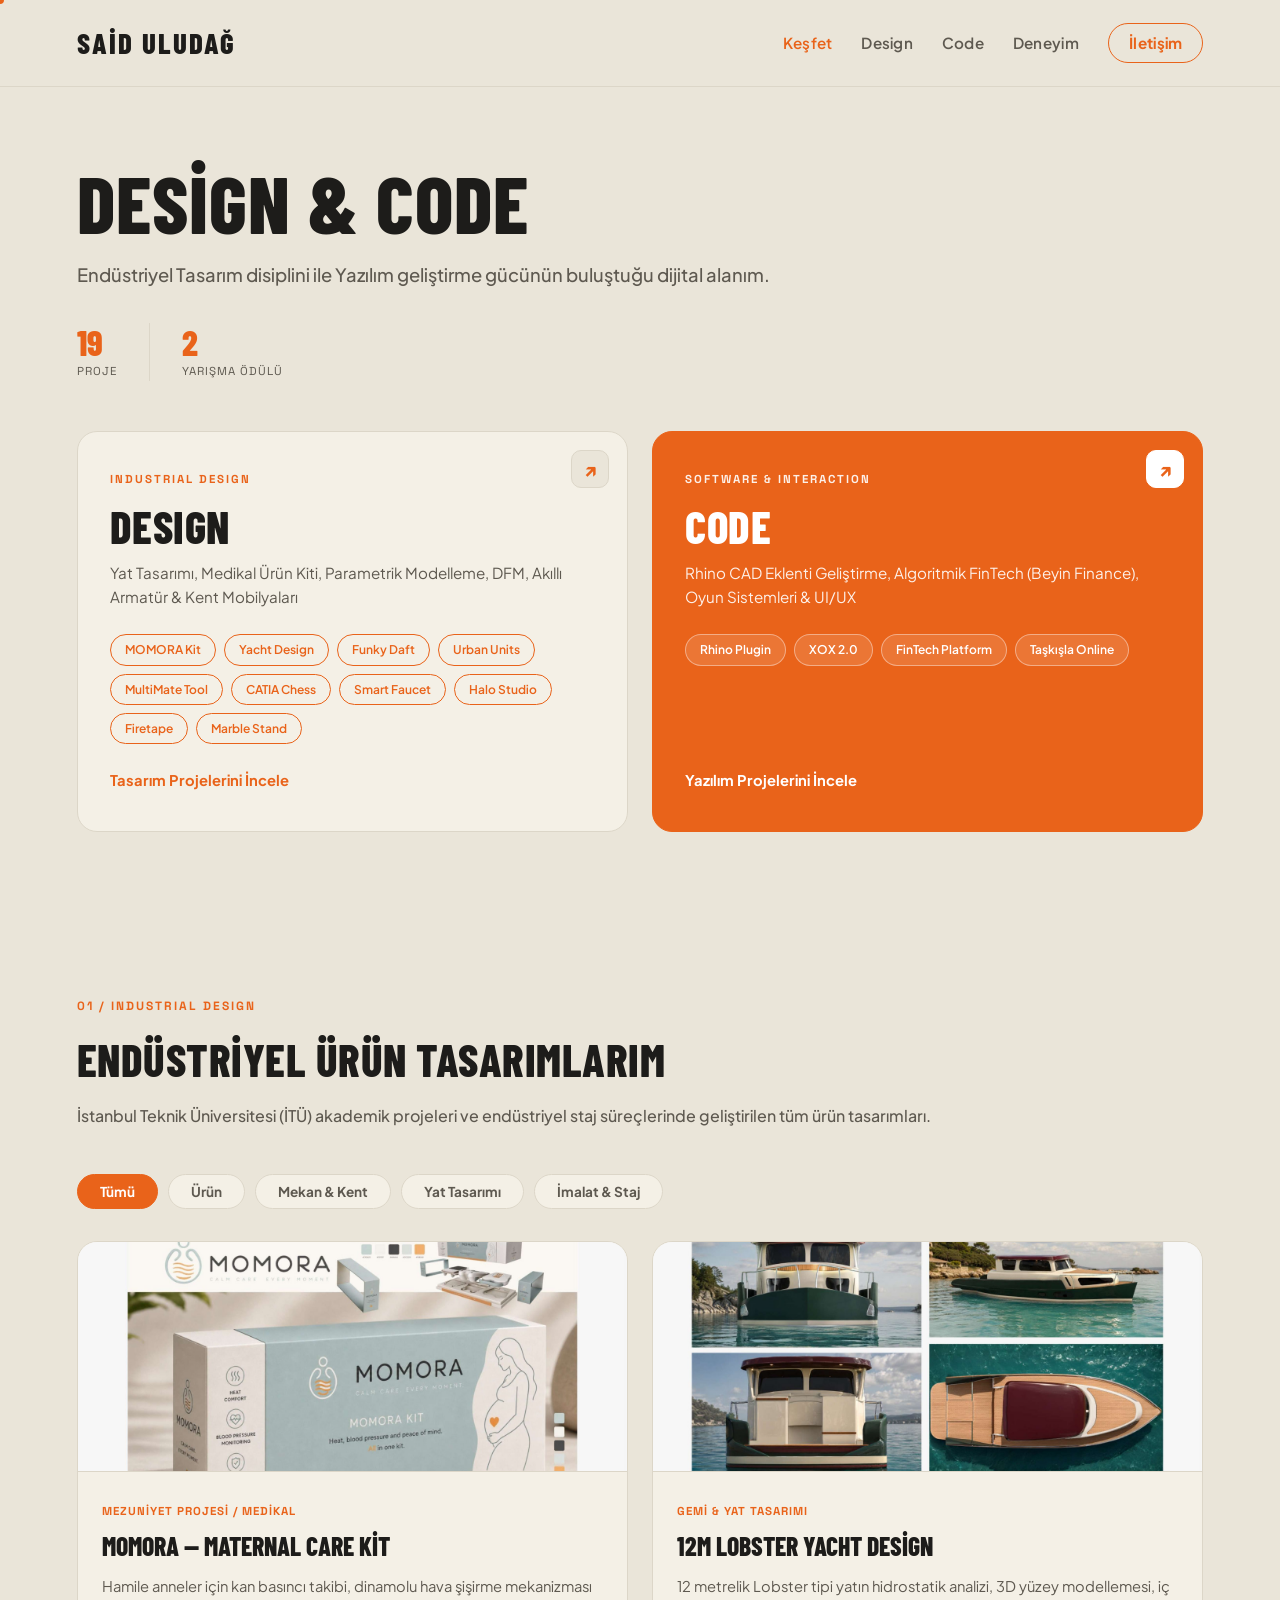
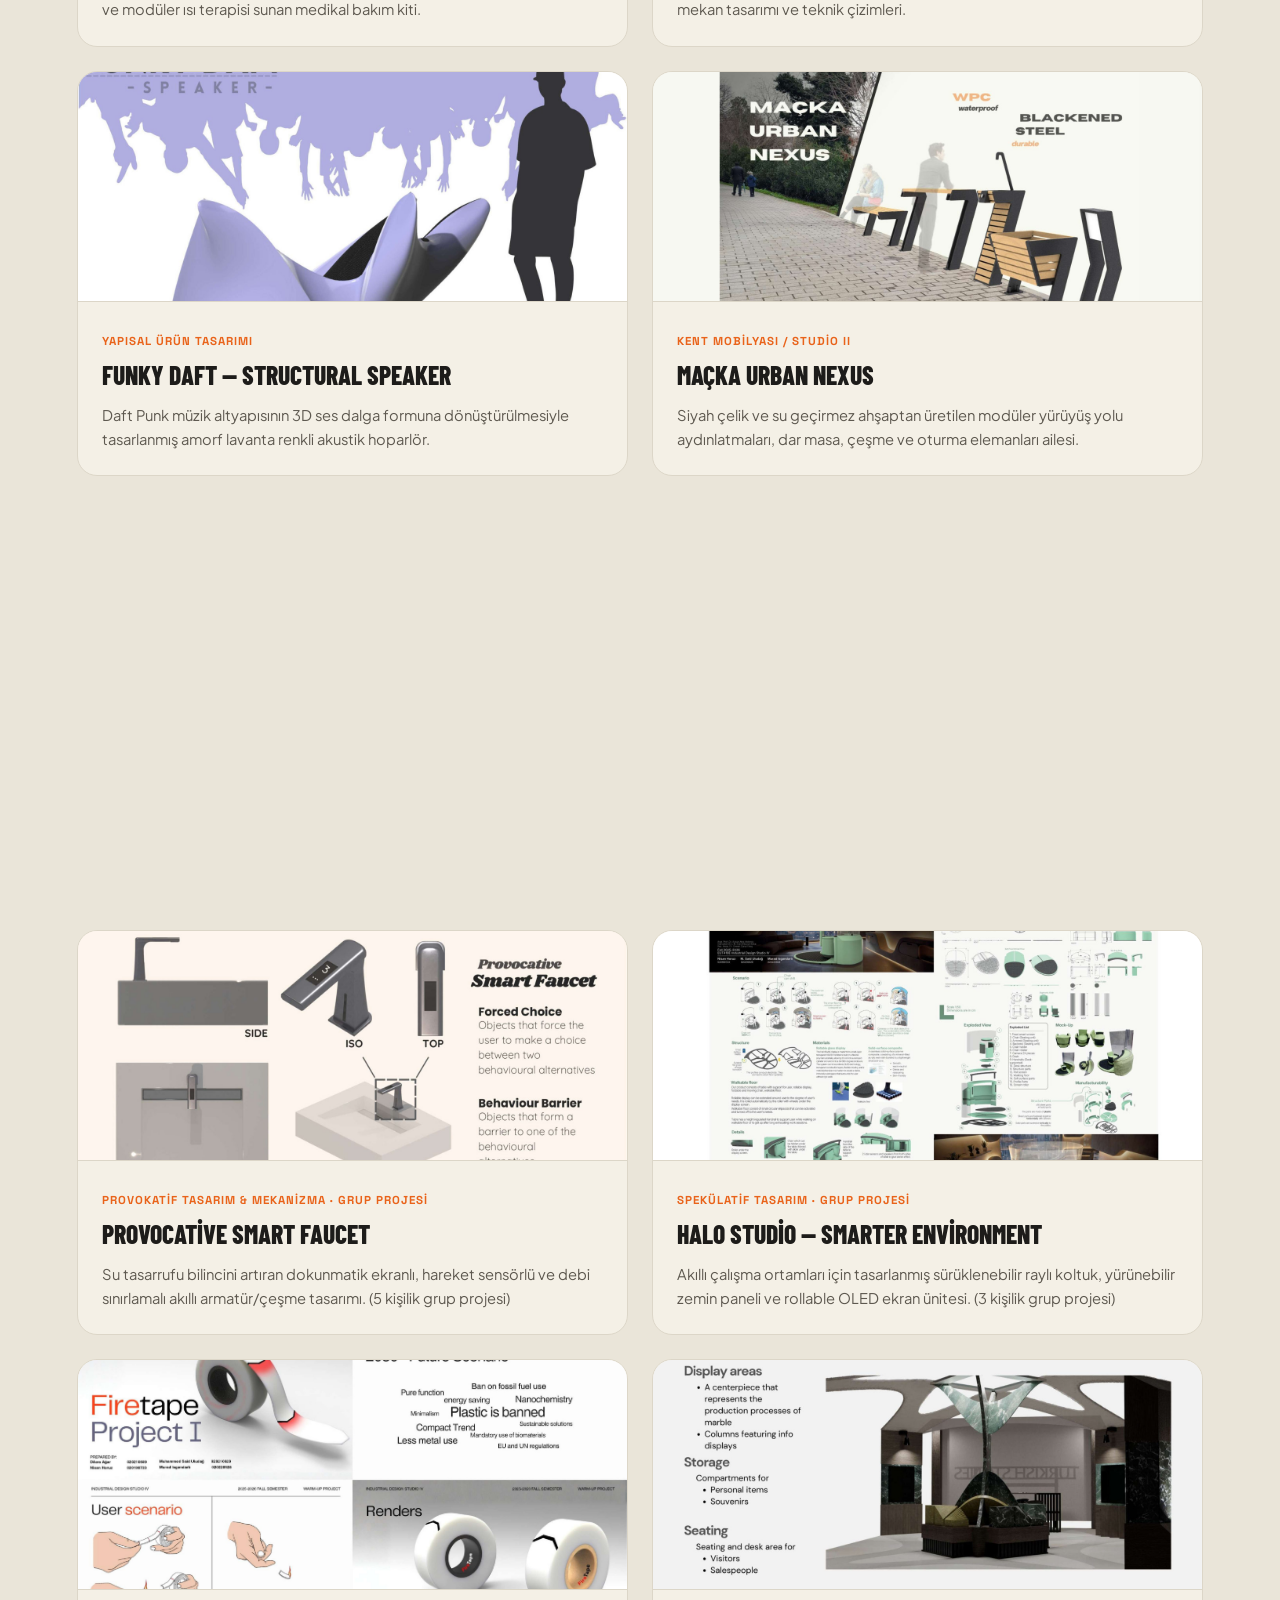
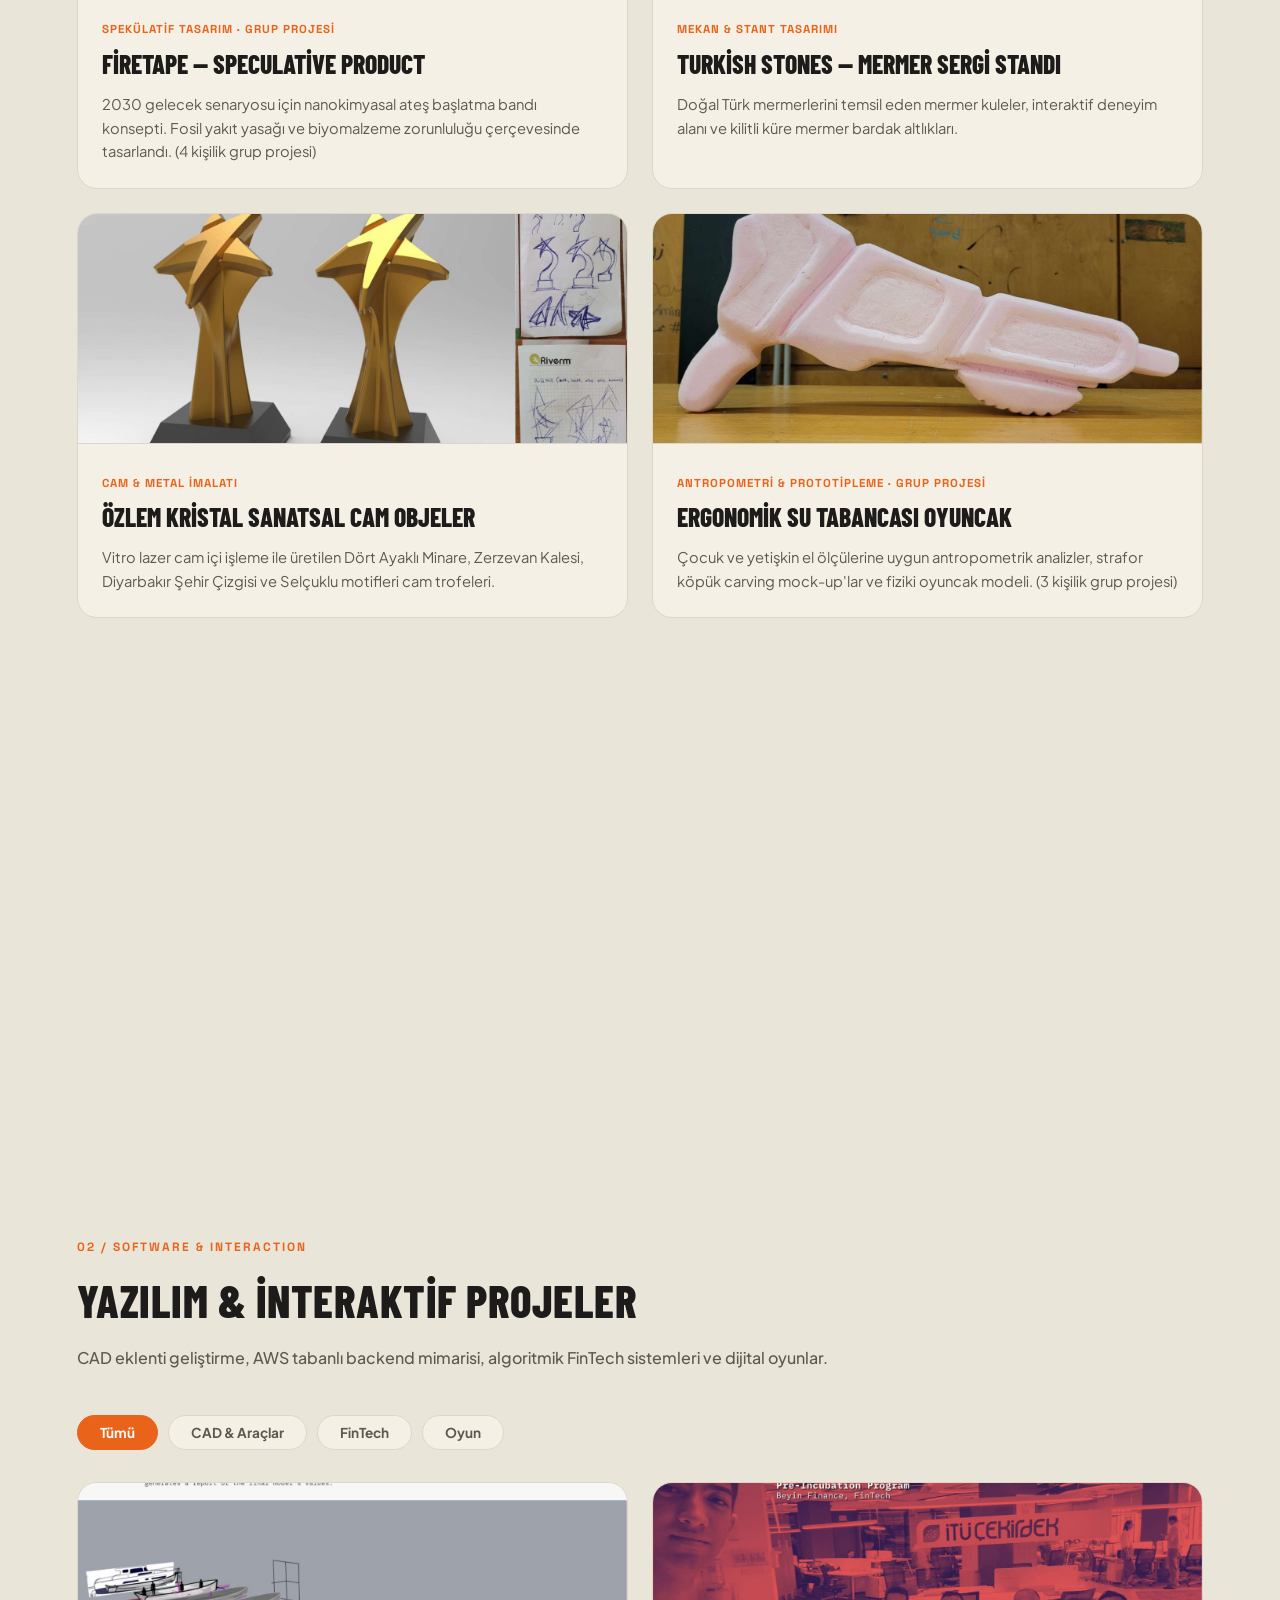
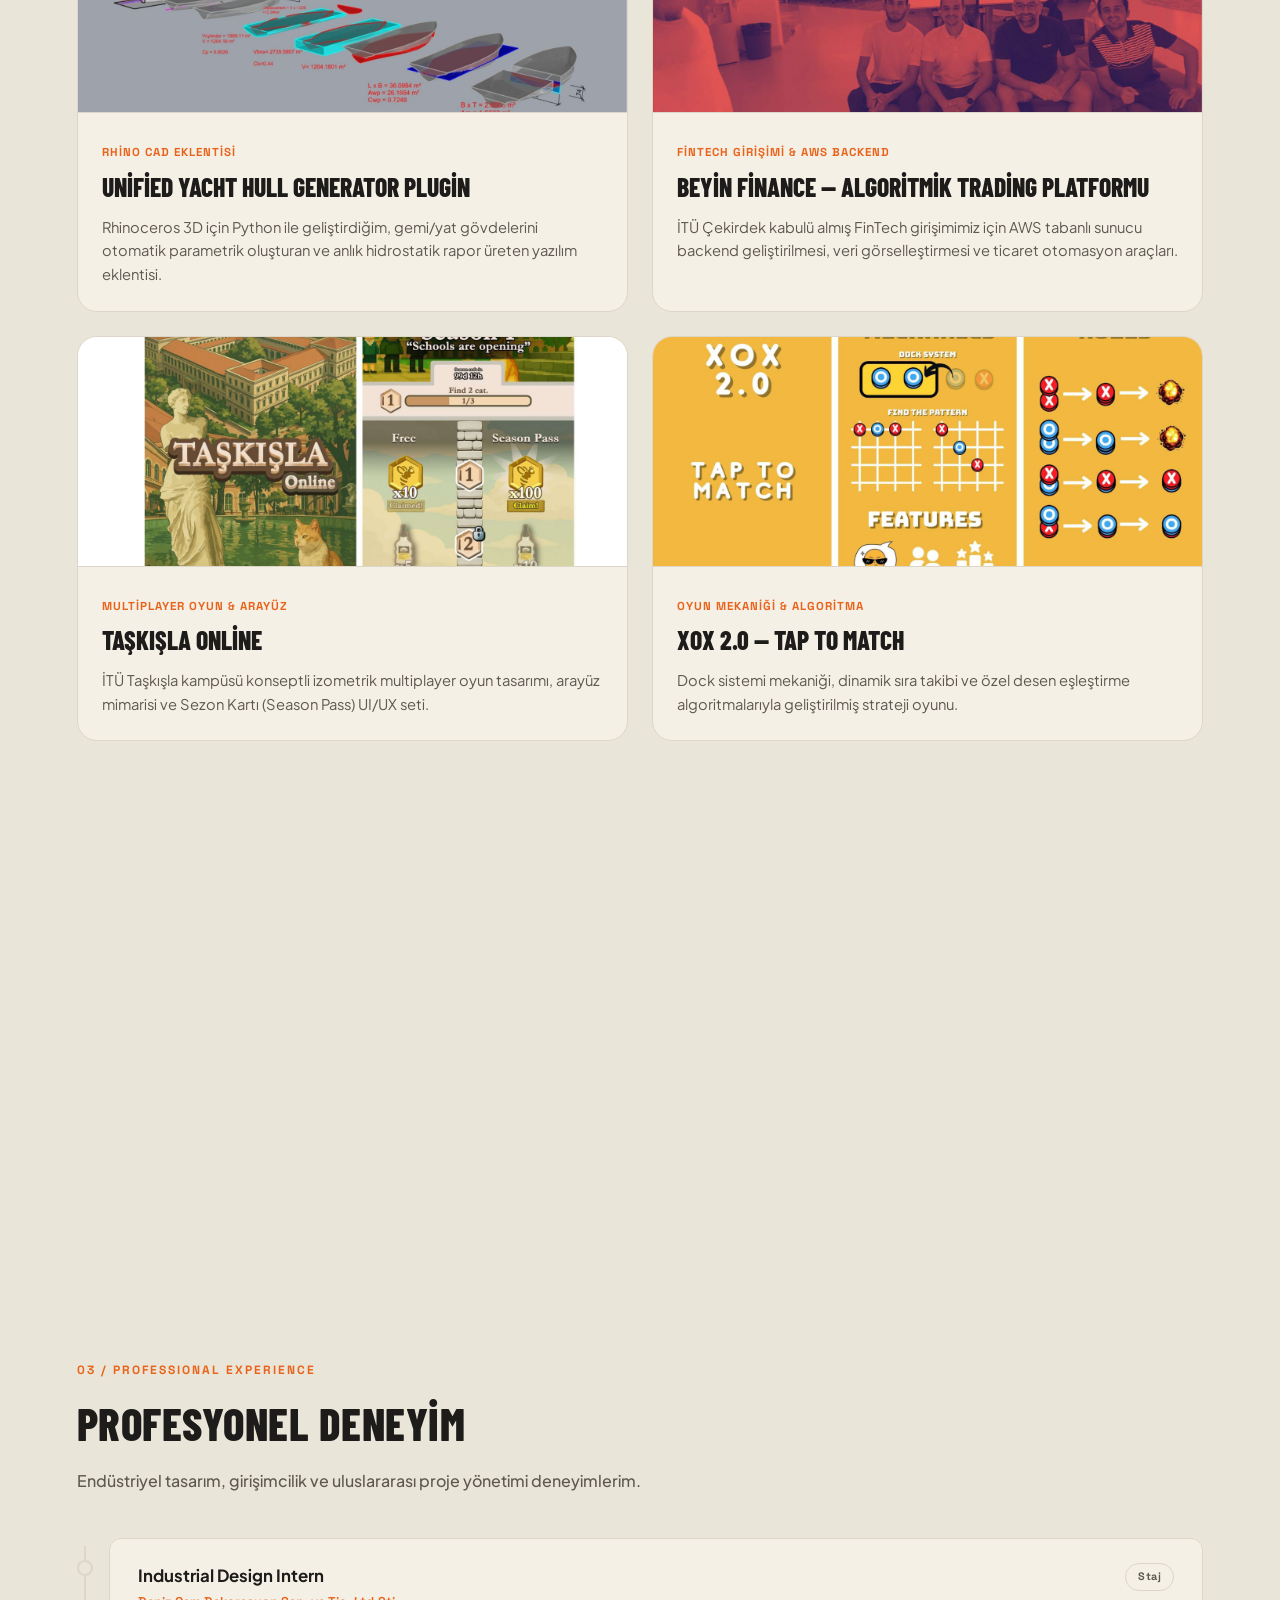
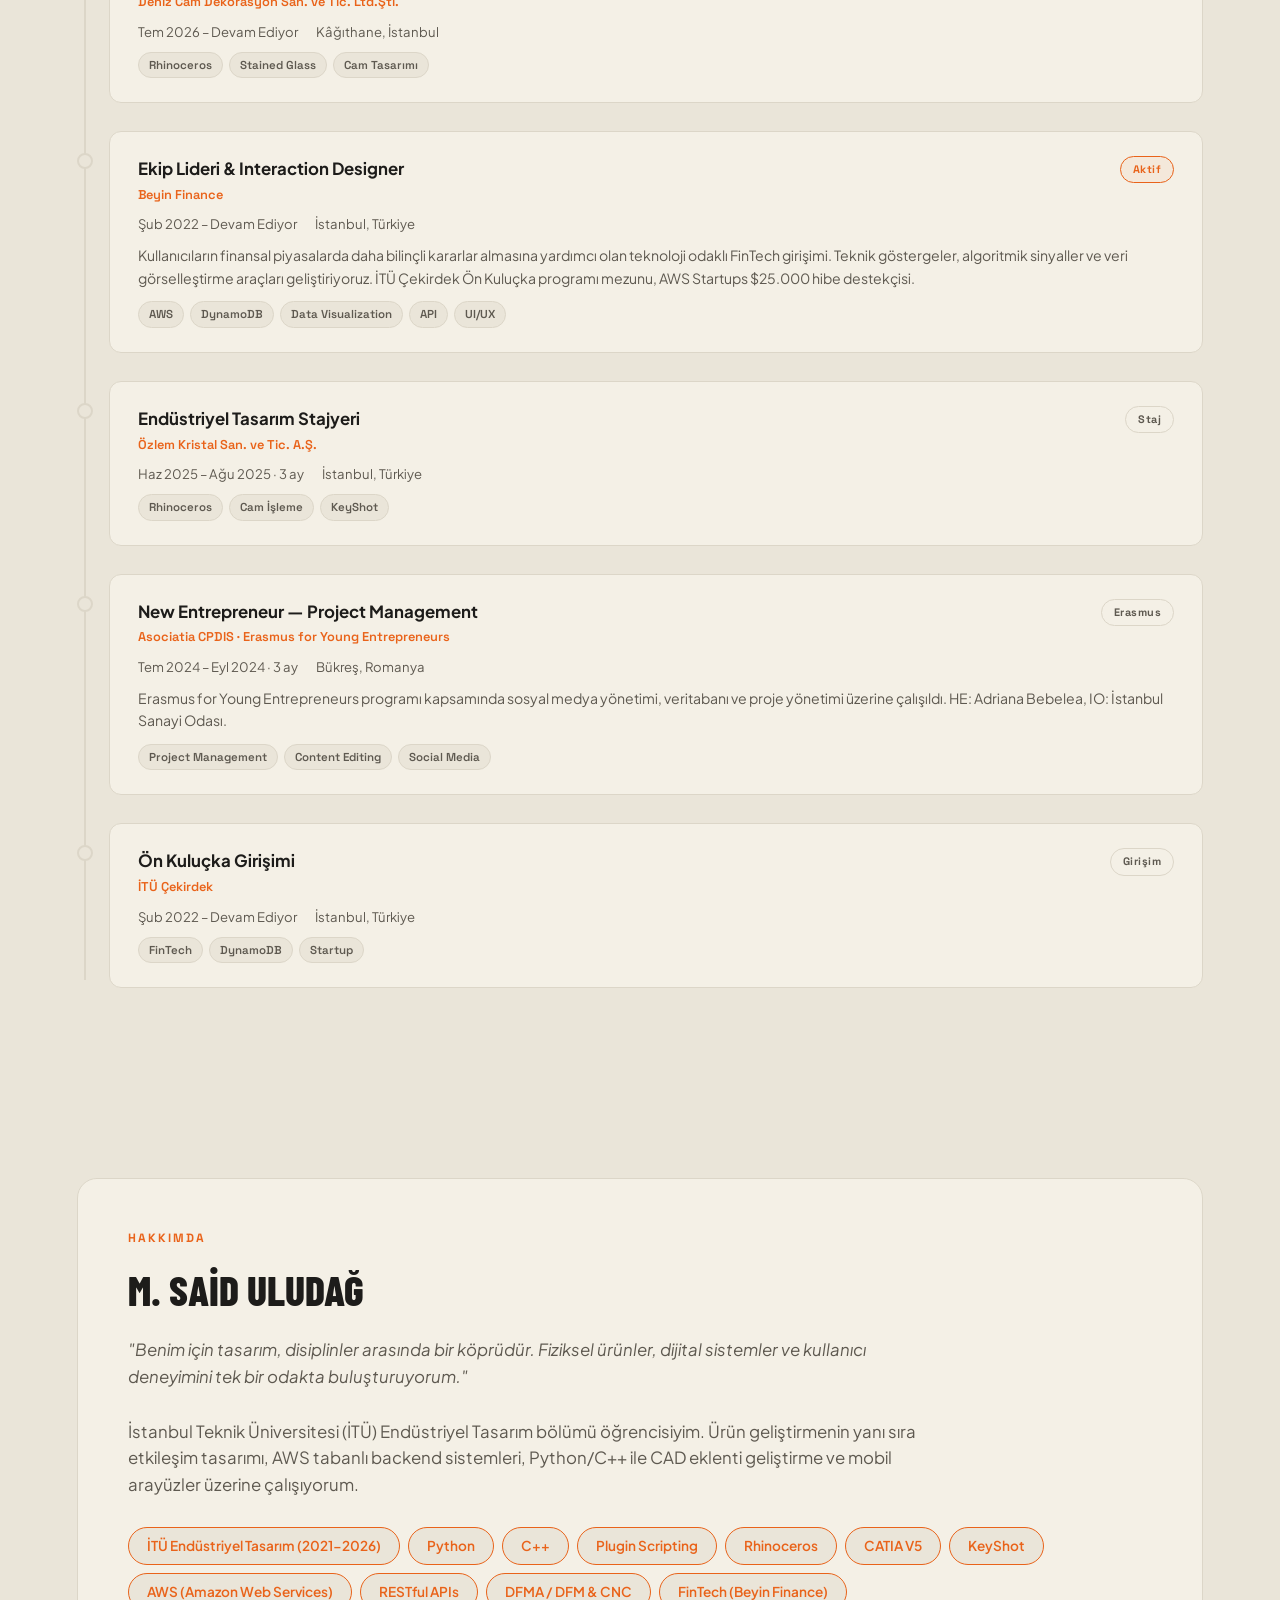
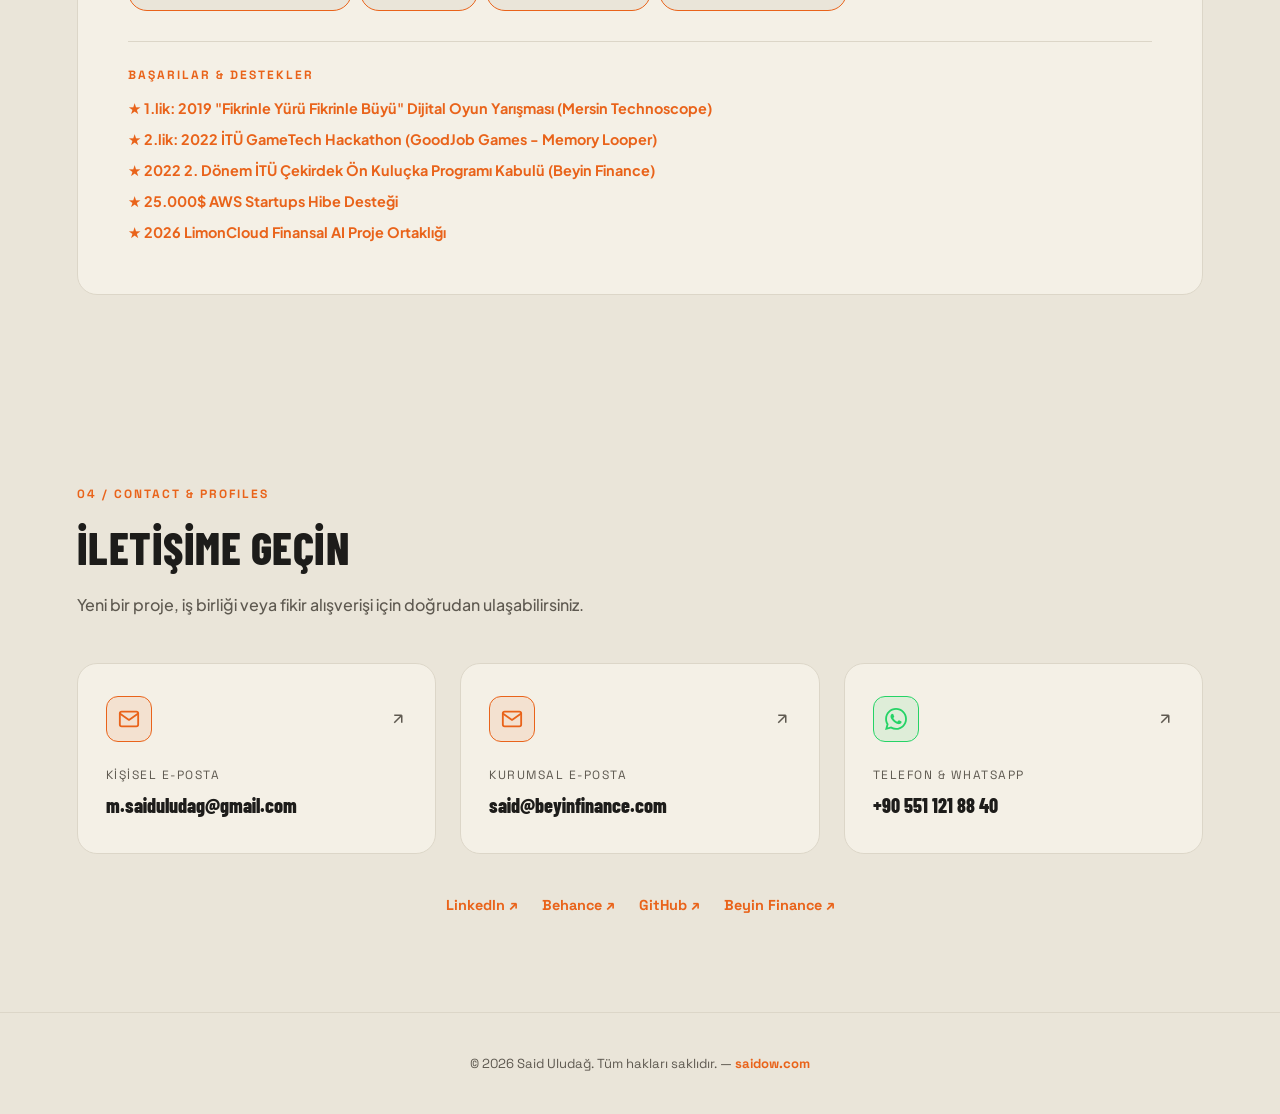
==== commit f8ef7ae0: "update" ====
--- a/index.html
+++ b/index.html
@@ -35,7 +35,7 @@
       <a href="#hub" class="nav-link active">Keşfet</a>
       <a href="#design" class="nav-link">Design</a>
       <a href="#code" class="nav-link">Code</a>
-      <a href="#about" class="nav-link">Hakkımda</a>
+      <a href="#experience" class="nav-link">Deneyim</a>
       <a href="#contact" class="nav-link btn-contact">İletişim</a>
     </nav>
   </header>
@@ -369,6 +369,136 @@
           <p class="item-desc">Mersin Technoscope 1.'liği (*Windy Wand*) ve İTÜ GameTech Hackathon 2.'liği (*Memory Looper*) kazanan oyun tasarımları.</p>
         </div>
       </a>
+    </div>
+  </section>
+
+  <!-- Experience Section -->
+  <section id="experience" class="section-container">
+    <div class="section-header reveal">
+      <span class="section-tag">03 / PROFESSIONAL EXPERIENCE</span>
+      <h2 class="section-title">Profesyonel Deneyim</h2>
+      <p class="section-desc">Endüstriyel tasarım, girişimcilik ve uluslararası proje yönetimi deneyimlerim.</p>
+    </div>
+
+    <div class="exp-timeline">
+      <!-- Deniz Cam -->
+      <div class="exp-item reveal">
+        <div class="exp-dot"></div>
+        <div class="exp-card">
+          <div class="exp-header">
+            <div class="exp-title-group">
+              <h3 class="exp-title">Industrial Design Intern</h3>
+              <span class="exp-company">Deniz Cam Dekorasyon San. ve Tic. Ltd.Şti.</span>
+            </div>
+            <span class="exp-badge">Staj</span>
+          </div>
+          <div class="exp-meta">
+            <span>Tem 2026 – Devam Ediyor</span>
+            <span>Kâğıthane, İstanbul</span>
+          </div>
+          <div class="exp-skills">
+            <span>Rhinoceros</span>
+            <span>Stained Glass</span>
+            <span>Cam Tasarımı</span>
+          </div>
+        </div>
+      </div>
+
+      <!-- Beyin Finance - Interaction Designer -->
+      <div class="exp-item reveal">
+        <div class="exp-dot"></div>
+        <div class="exp-card">
+          <div class="exp-header">
+            <div class="exp-title-group">
+              <h3 class="exp-title">Ekip Lideri & Interaction Designer</h3>
+              <span class="exp-company">Beyin Finance</span>
+            </div>
+            <span class="exp-badge exp-badge--active">Aktif</span>
+          </div>
+          <div class="exp-meta">
+            <span>Şub 2022 – Devam Ediyor</span>
+            <span>İstanbul, Türkiye</span>
+          </div>
+          <p class="exp-desc">Kullanıcıların finansal piyasalarda daha bilinçli kararlar almasına yardımcı olan teknoloji odaklı FinTech girişimi. Teknik göstergeler, algoritmik sinyaller ve veri görselleştirme araçları geliştiriyoruz. İTÜ Çekirdek Ön Kuluçka programı mezunu, AWS Startups $25.000 hibe destekçisi.</p>
+          <div class="exp-skills">
+            <span>AWS</span>
+            <span>DynamoDB</span>
+            <span>Data Visualization</span>
+            <span>API</span>
+            <span>UI/UX</span>
+          </div>
+        </div>
+      </div>
+
+      <!-- Özlem Kristal -->
+      <div class="exp-item reveal">
+        <div class="exp-dot"></div>
+        <div class="exp-card">
+          <div class="exp-header">
+            <div class="exp-title-group">
+              <h3 class="exp-title">Endüstriyel Tasarım Stajyeri</h3>
+              <span class="exp-company">Özlem Kristal San. ve Tic. A.Ş.</span>
+            </div>
+            <span class="exp-badge">Staj</span>
+          </div>
+          <div class="exp-meta">
+            <span>Haz 2025 – Ağu 2025 · 3 ay</span>
+            <span>İstanbul, Türkiye</span>
+          </div>
+          <div class="exp-skills">
+            <span>Rhinoceros</span>
+            <span>Cam İşleme</span>
+            <span>KeyShot</span>
+          </div>
+        </div>
+      </div>
+
+      <!-- Erasmus / CPDIS -->
+      <div class="exp-item reveal">
+        <div class="exp-dot"></div>
+        <div class="exp-card">
+          <div class="exp-header">
+            <div class="exp-title-group">
+              <h3 class="exp-title">New Entrepreneur — Project Management</h3>
+              <span class="exp-company">Asociatia CPDIS · Erasmus for Young Entrepreneurs</span>
+            </div>
+            <span class="exp-badge">Erasmus</span>
+          </div>
+          <div class="exp-meta">
+            <span>Tem 2024 – Eyl 2024 · 3 ay</span>
+            <span>Bükreş, Romanya</span>
+          </div>
+          <p class="exp-desc">Erasmus for Young Entrepreneurs programı kapsamında sosyal medya yönetimi, veritabanı ve proje yönetimi üzerine çalışıldı. HE: Adriana Bebelea, IO: İstanbul Sanayi Odası.</p>
+          <div class="exp-skills">
+            <span>Project Management</span>
+            <span>Content Editing</span>
+            <span>Social Media</span>
+          </div>
+        </div>
+      </div>
+
+      <!-- İTÜ Çekirdek -->
+      <div class="exp-item reveal">
+        <div class="exp-dot"></div>
+        <div class="exp-card">
+          <div class="exp-header">
+            <div class="exp-title-group">
+              <h3 class="exp-title">Ön Kuluçka Girişimi</h3>
+              <span class="exp-company">İTÜ Çekirdek</span>
+            </div>
+            <span class="exp-badge">Girişim</span>
+          </div>
+          <div class="exp-meta">
+            <span>Şub 2022 – Devam Ediyor</span>
+            <span>İstanbul, Türkiye</span>
+          </div>
+          <div class="exp-skills">
+            <span>FinTech</span>
+            <span>DynamoDB</span>
+            <span>Startup</span>
+          </div>
+        </div>
+      </div>
     </div>
   </section>
 
@@ -412,7 +542,7 @@
   <!-- Contact Section -->
   <section id="contact" class="section-container contact-section">
     <div class="section-header reveal">
-      <span class="section-tag">03 / CONTACT & PROFILES</span>
+      <span class="section-tag">04 / CONTACT & PROFILES</span>
       <h2 class="section-title">İletişime Geçin</h2>
       <p class="section-desc">Yeni bir proje, iş birliği veya fikir alışverişi için doğrudan ulaşabilirsiniz.</p>
     </div>
--- a/style.css
+++ b/style.css
@@ -1163,6 +1163,185 @@
   .reveal { opacity: 1; transform: none; }
 }
 
+/* Experience Timeline */
+.exp-timeline {
+  position: relative;
+  padding-left: 32px;
+}
+
+.exp-timeline::before {
+  content: "";
+  position: absolute;
+  left: 7px;
+  top: 8px;
+  bottom: 8px;
+  width: 2px;
+  background: var(--border-color);
+}
+
+.exp-item {
+  position: relative;
+  margin-bottom: 28px;
+}
+
+.exp-item:last-child {
+  margin-bottom: 0;
+}
+
+.exp-dot {
+  position: absolute;
+  left: -32px;
+  top: 22px;
+  width: 16px;
+  height: 16px;
+  border-radius: 50%;
+  background: var(--color-oatmilk-bg);
+  border: 2.5px solid var(--border-color);
+  transition: var(--transition-smooth);
+  z-index: 1;
+}
+
+.exp-item:hover .exp-dot {
+  border-color: var(--color-atomic-orange);
+  background: var(--color-atomic-orange);
+  transform: scale(1.3);
+  box-shadow: 0 0 0 5px rgba(233, 99, 26, 0.15);
+}
+
+.exp-card {
+  background: var(--color-oatmilk-card);
+  border: 1.5px solid var(--border-color);
+  border-radius: var(--radius-md);
+  padding: 24px 28px;
+  transition: var(--transition-smooth);
+}
+
+.exp-item:hover .exp-card {
+  border-color: var(--color-atomic-orange);
+  transform: translateX(6px);
+  box-shadow: 0 12px 28px -8px rgba(233, 99, 26, 0.12);
+}
+
+.exp-header {
+  display: flex;
+  justify-content: space-between;
+  align-items: flex-start;
+  gap: 16px;
+  margin-bottom: 8px;
+}
+
+.exp-title-group {
+  display: flex;
+  flex-direction: column;
+  gap: 2px;
+}
+
+.exp-title {
+  font-family: var(--font-main);
+  font-size: 1.05rem;
+  font-weight: 700;
+  color: var(--color-text-main);
+}
+
+.exp-company {
+  font-family: var(--font-mono);
+  font-size: 0.8rem;
+  color: var(--color-atomic-orange);
+  font-weight: 600;
+}
+
+.exp-badge {
+  font-family: var(--font-mono);
+  font-size: 0.68rem;
+  font-weight: 700;
+  letter-spacing: 0.5px;
+  padding: 4px 12px;
+  border-radius: 20px;
+  border: 1.5px solid var(--border-color);
+  color: var(--color-text-sub);
+  white-space: nowrap;
+  flex-shrink: 0;
+}
+
+.exp-badge--active {
+  border-color: var(--color-atomic-orange);
+  color: var(--color-atomic-orange);
+  background: rgba(233, 99, 26, 0.06);
+}
+
+.exp-meta {
+  display: flex;
+  flex-wrap: wrap;
+  gap: 6px 18px;
+  font-size: 0.82rem;
+  color: var(--color-text-sub);
+  margin-bottom: 10px;
+}
+
+.exp-desc {
+  font-size: 0.88rem;
+  color: var(--color-text-sub);
+  line-height: 1.6;
+  margin-bottom: 12px;
+}
+
+.exp-skills {
+  display: flex;
+  flex-wrap: wrap;
+  gap: 6px;
+}
+
+.exp-skills span {
+  font-size: 0.72rem;
+  font-family: var(--font-mono);
+  font-weight: 600;
+  padding: 3px 10px;
+  border-radius: 20px;
+  background: var(--color-oatmilk-bg);
+  border: 1px solid var(--border-color);
+  color: var(--color-text-sub);
+  transition: var(--transition-smooth);
+}
+
+.exp-item:hover .exp-skills span {
+  border-color: var(--color-atomic-orange);
+  color: var(--color-atomic-orange);
+}
+
+@media (max-width: 640px) {
+  .exp-timeline {
+    padding-left: 24px;
+  }
+
+  .exp-timeline::before {
+    left: 5px;
+  }
+
+  .exp-dot {
+    left: -24px;
+    width: 12px;
+    height: 12px;
+    top: 20px;
+  }
+
+  .exp-card {
+    padding: 18px 20px;
+  }
+
+  .exp-header {
+    flex-direction: column;
+    gap: 8px;
+  }
+
+  .exp-title {
+    font-size: 0.95rem;
+  }
+
+  .exp-meta {
+    font-size: 0.75rem;
+  }
+}
+
 /* Footer */
 .footer {
   text-align: center;
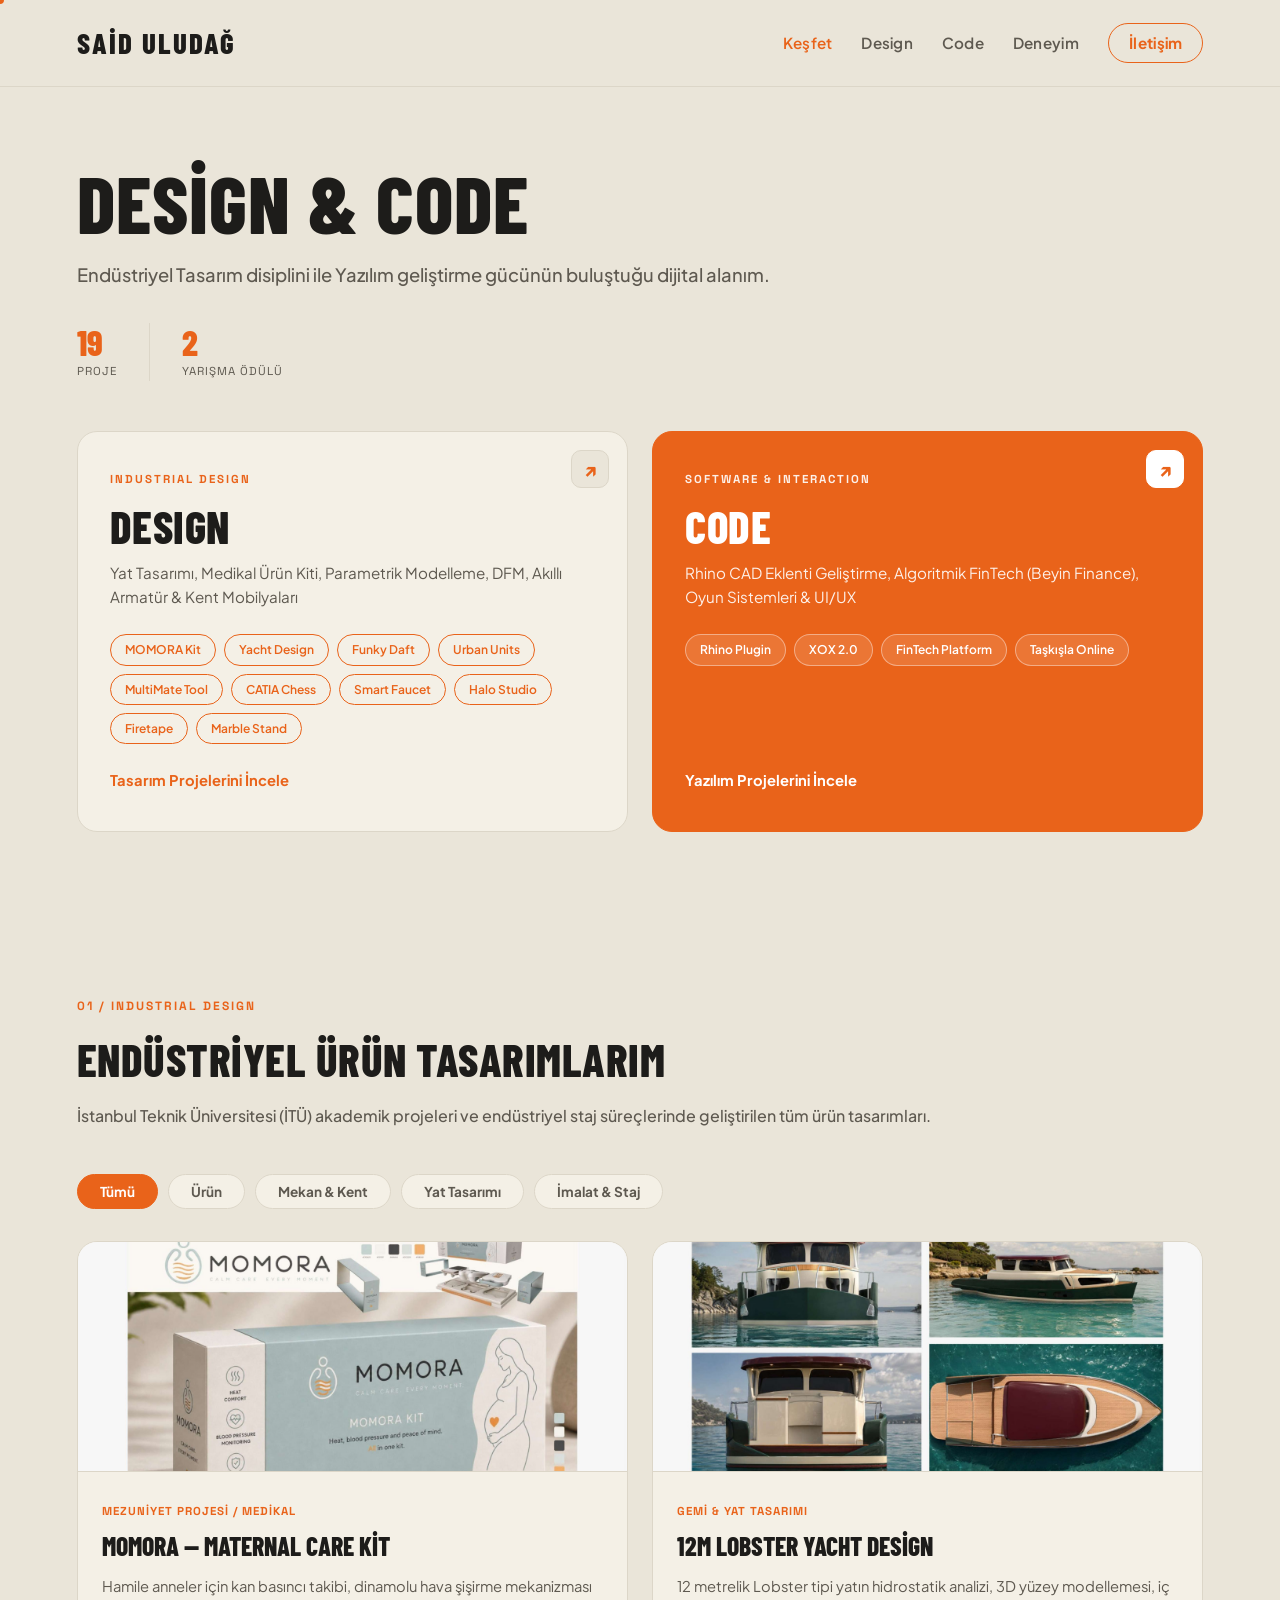
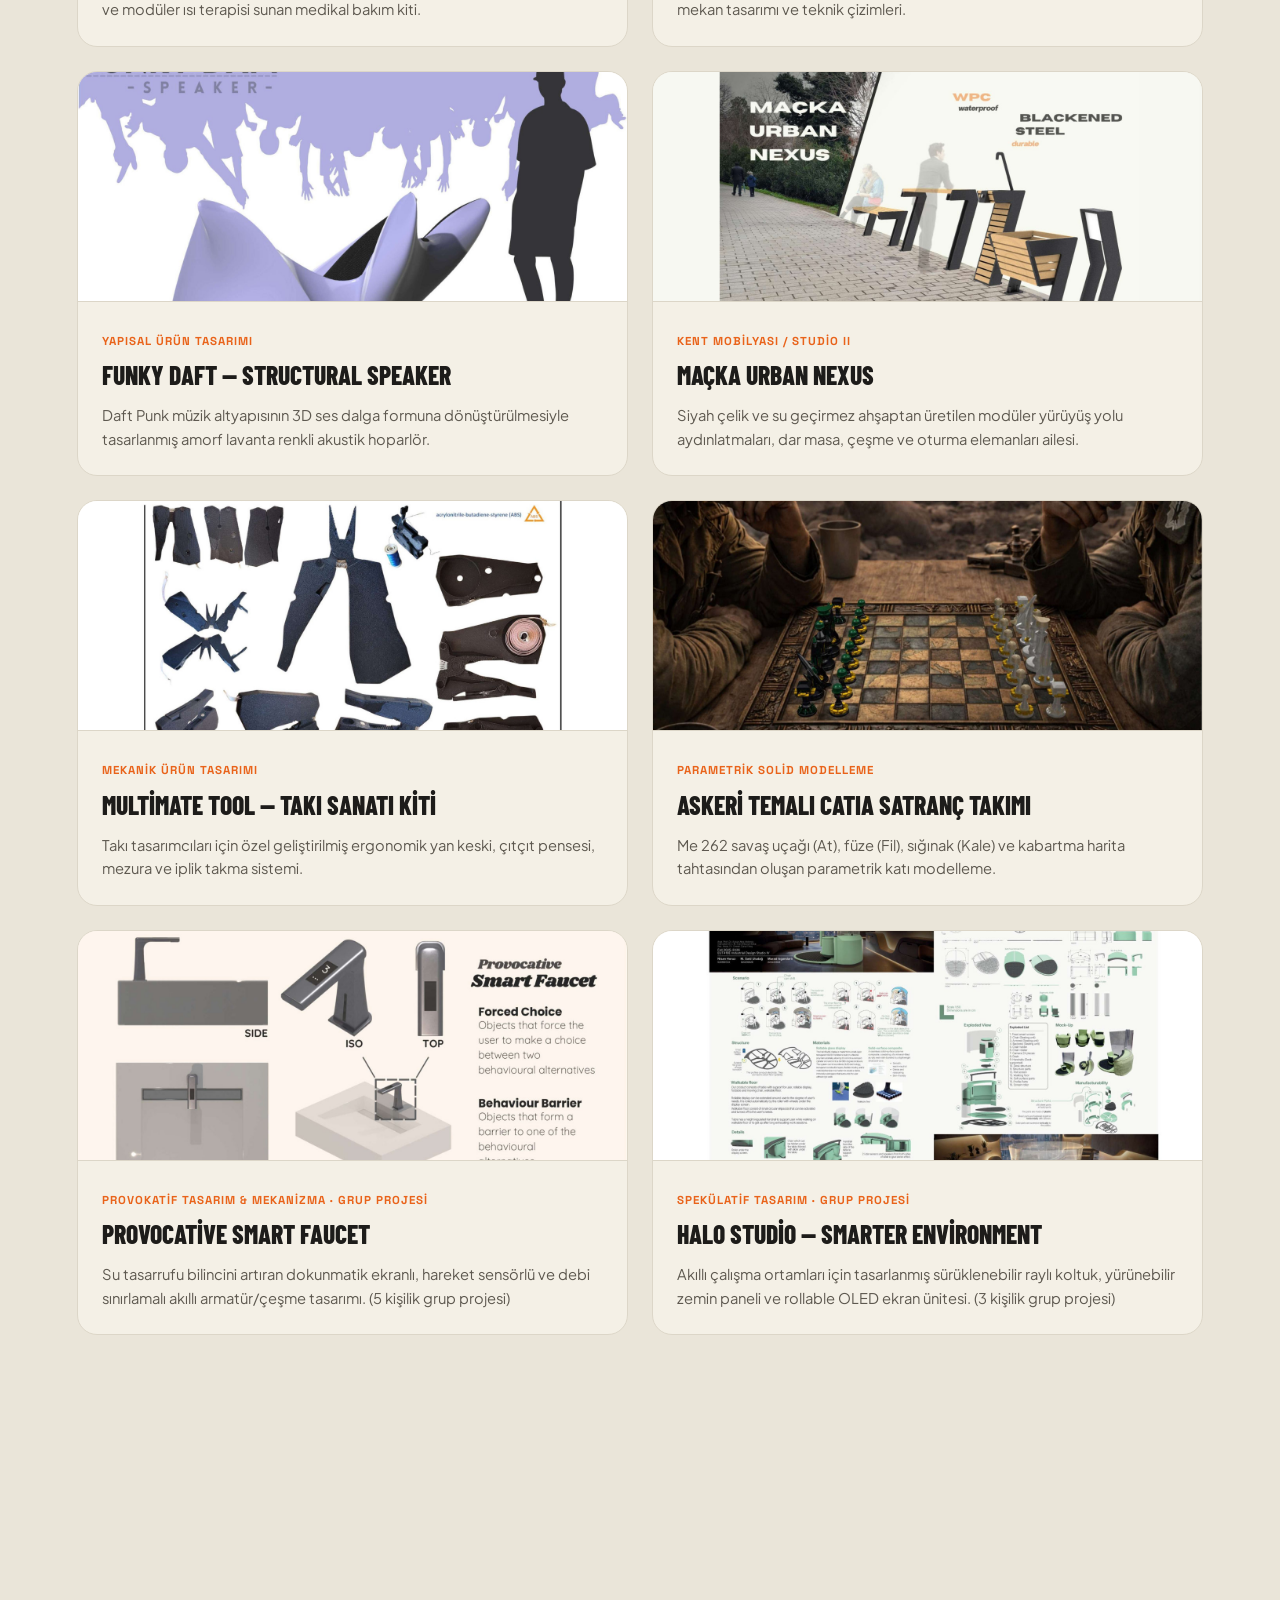
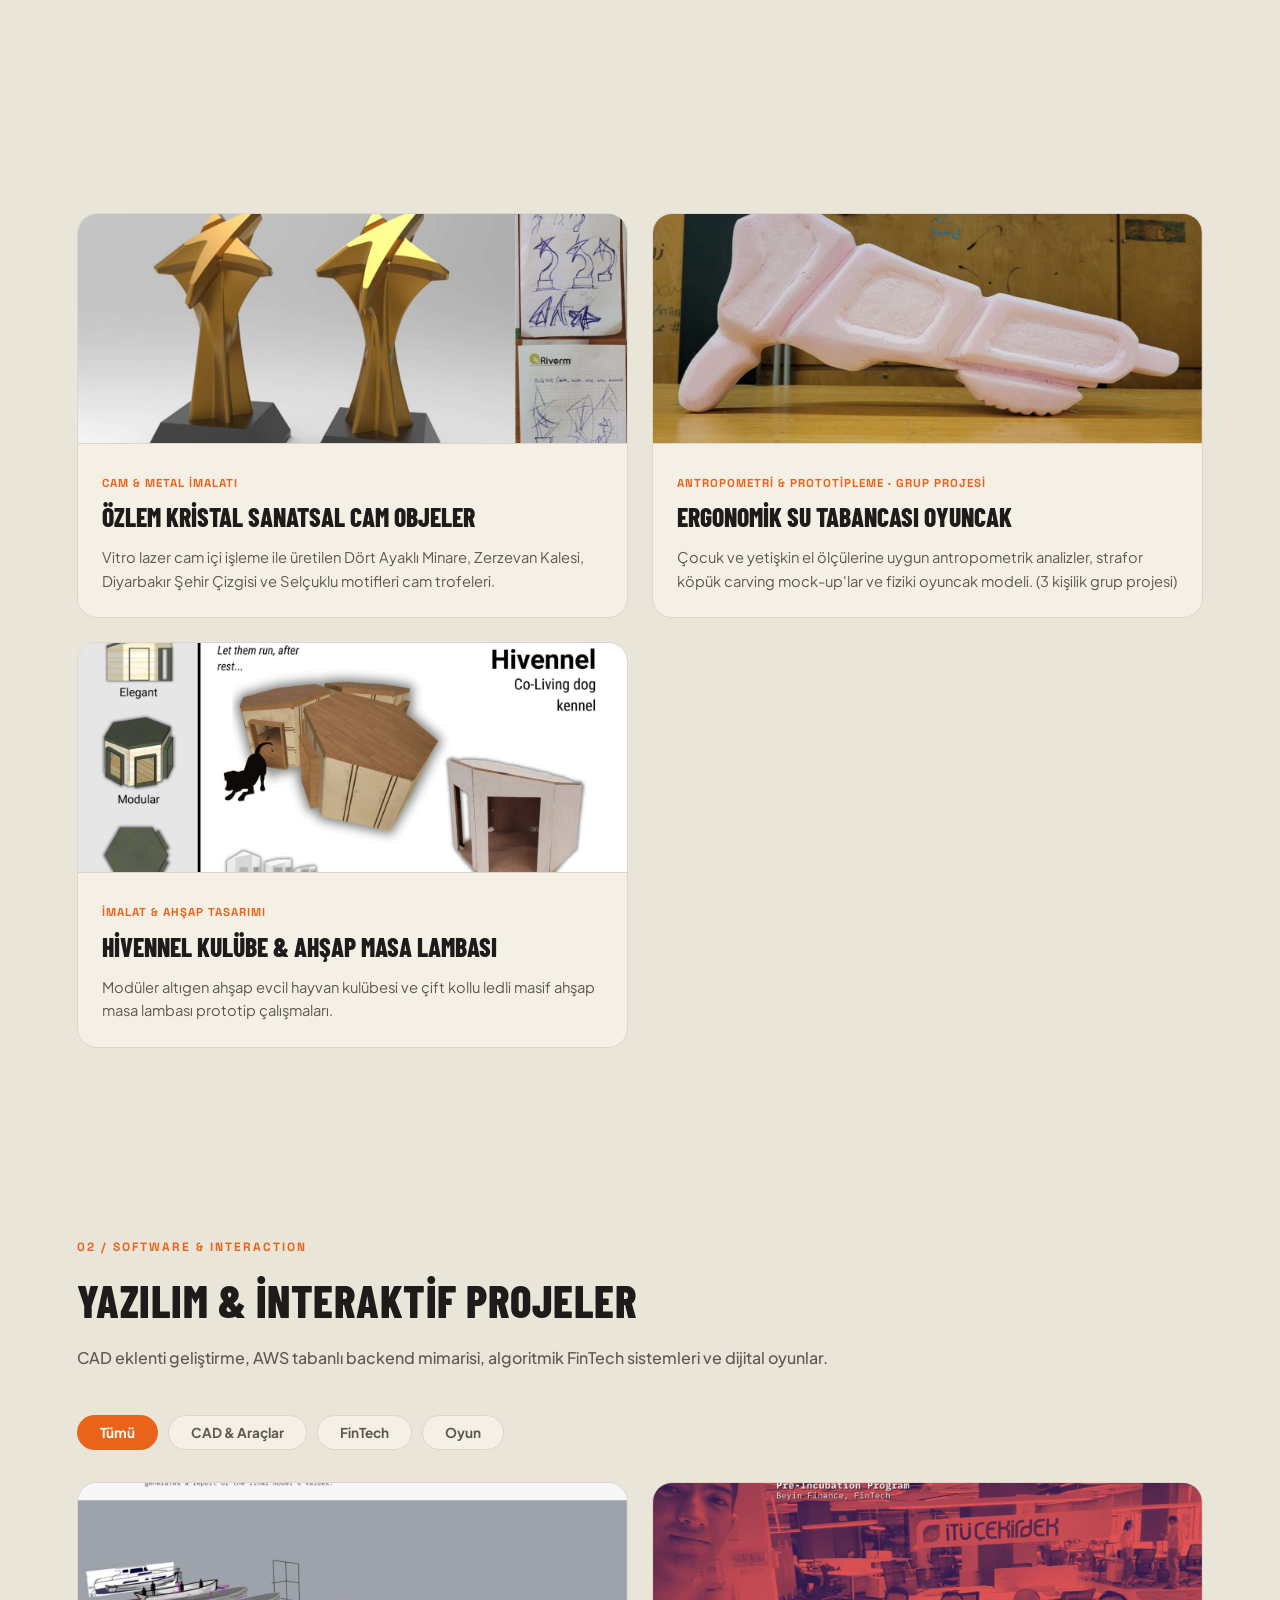
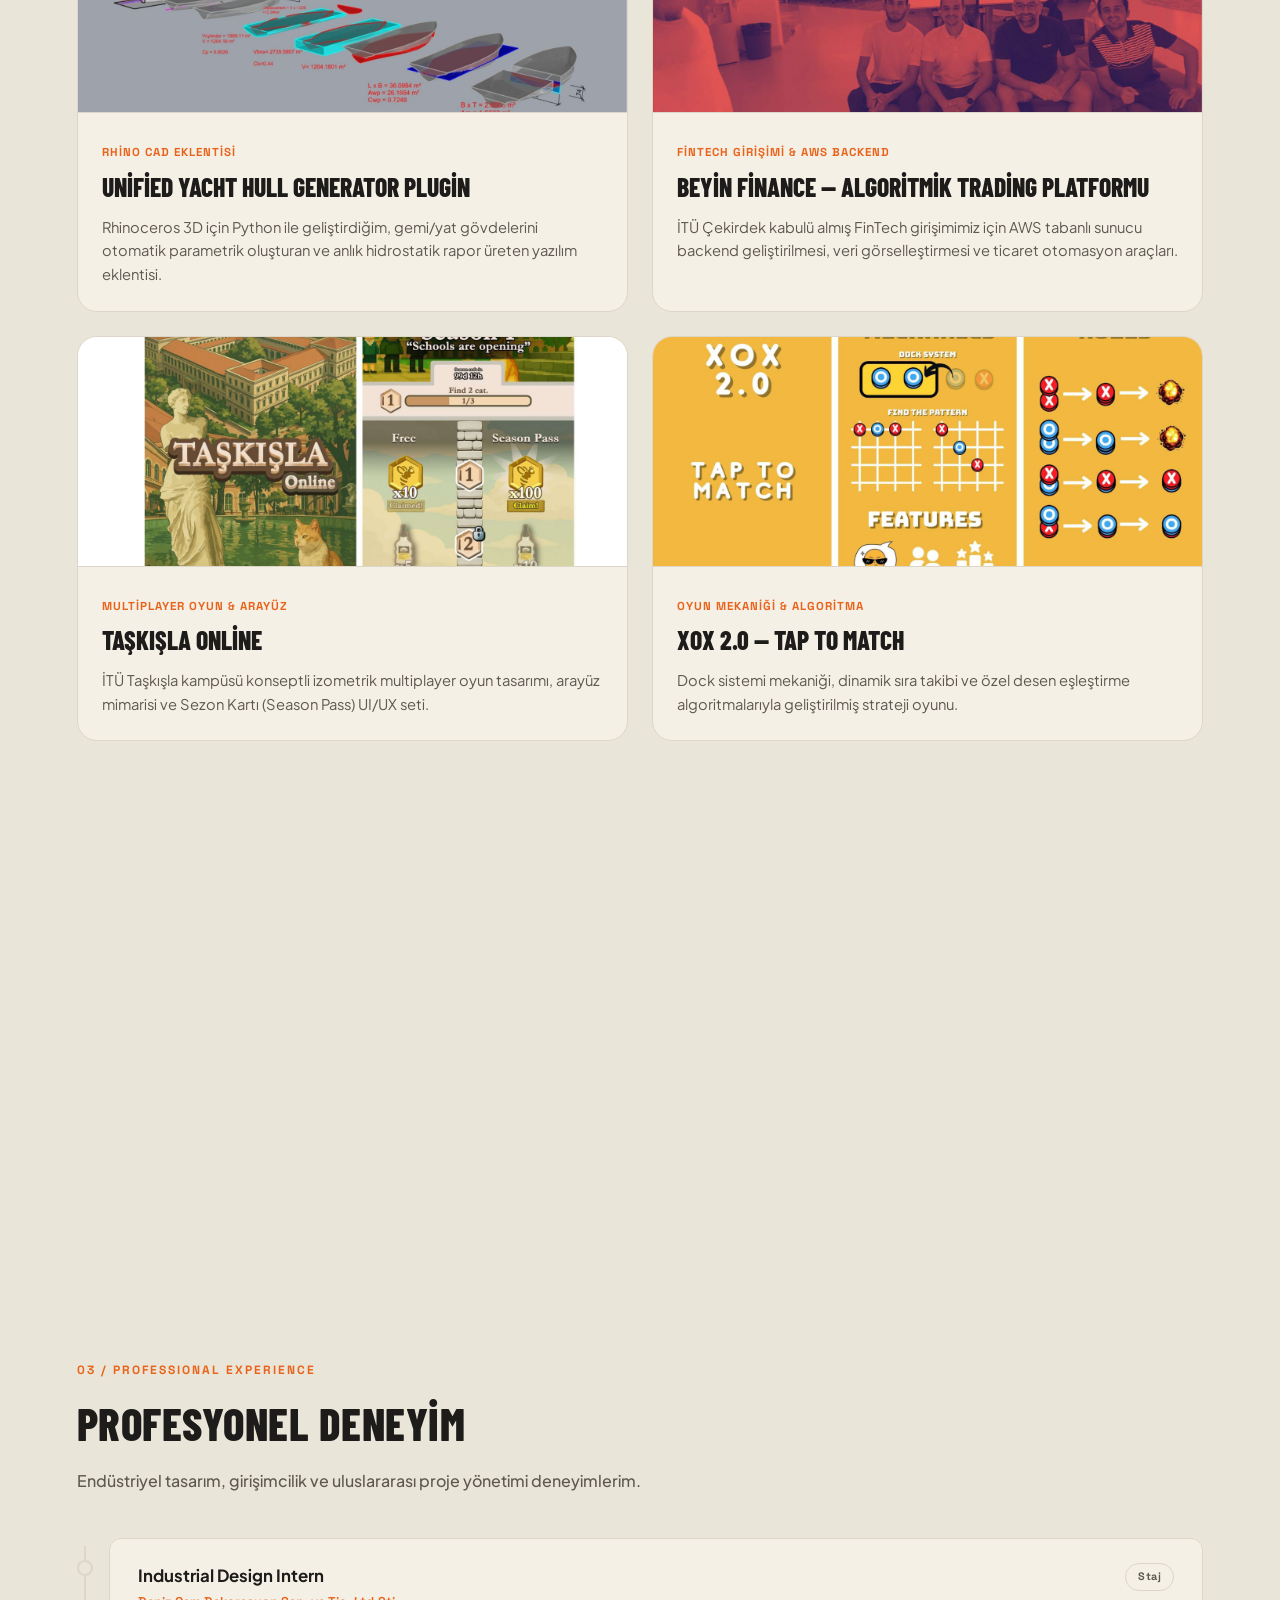
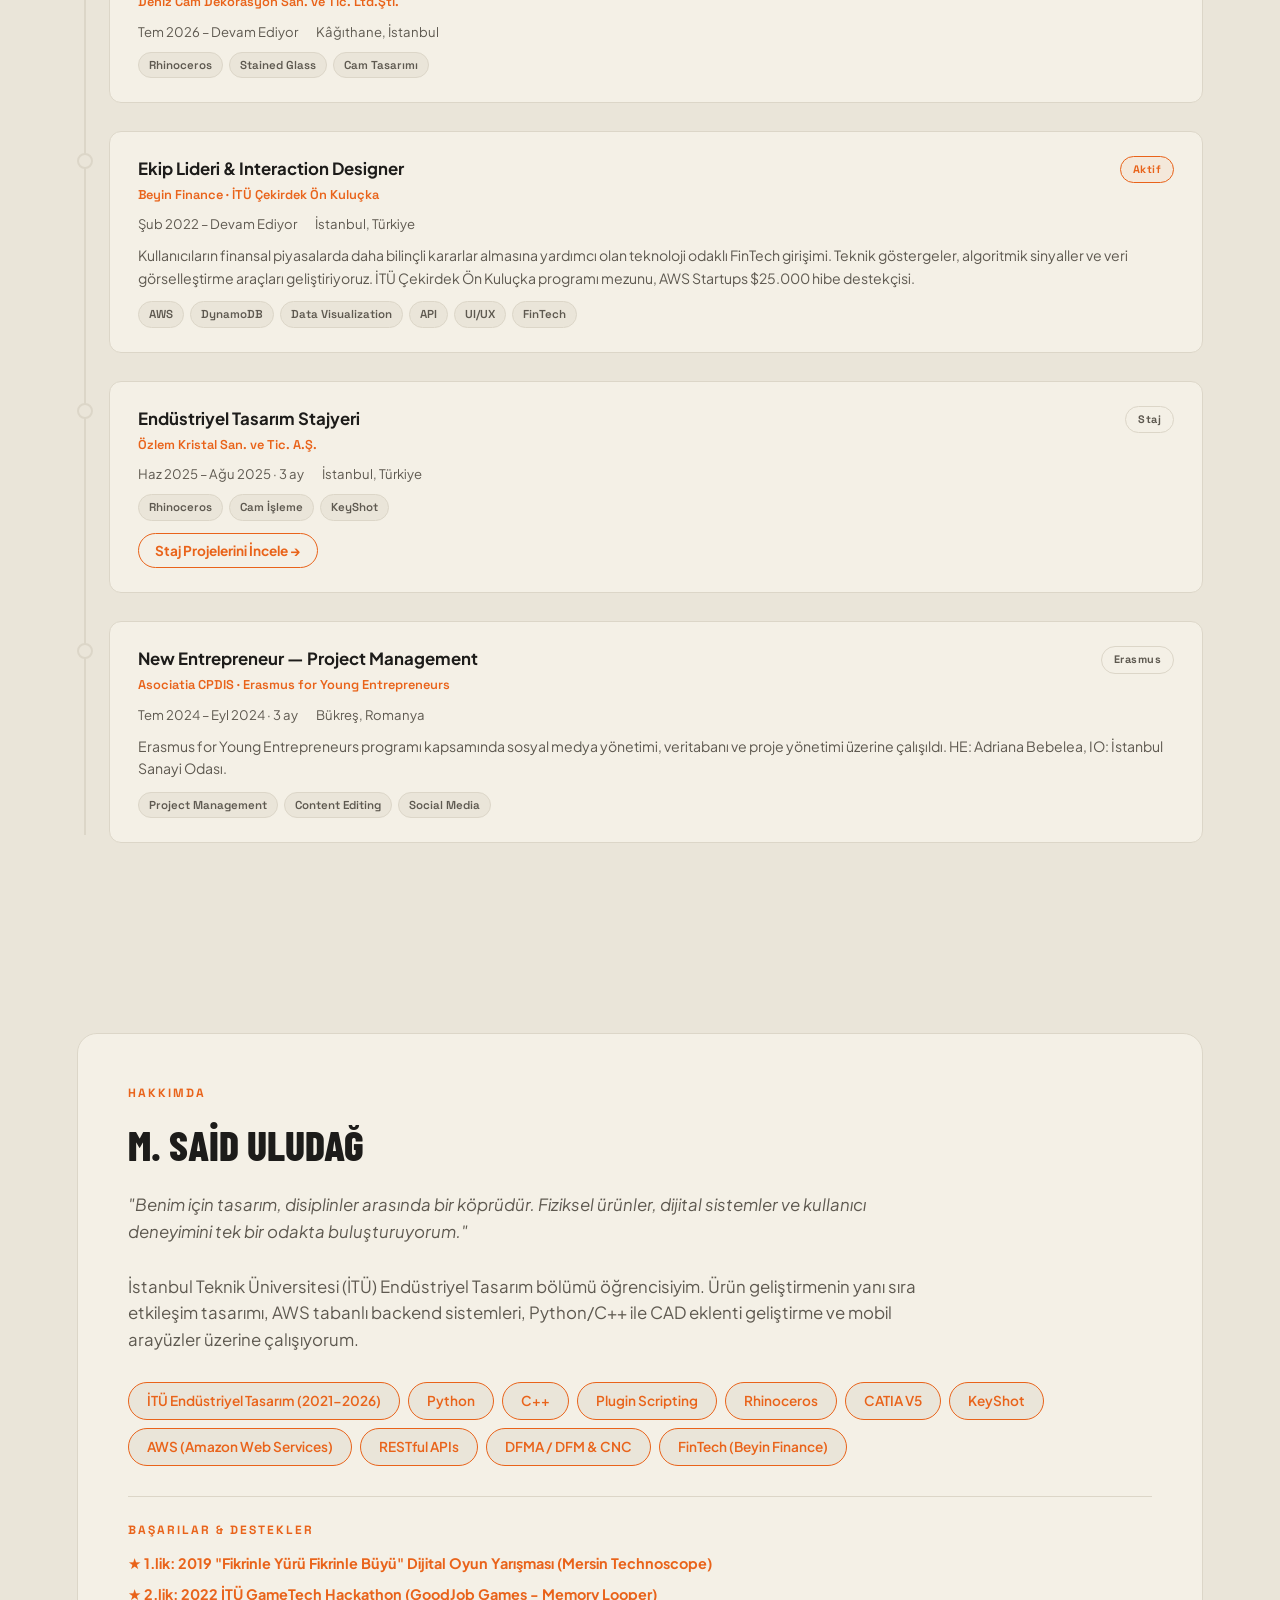
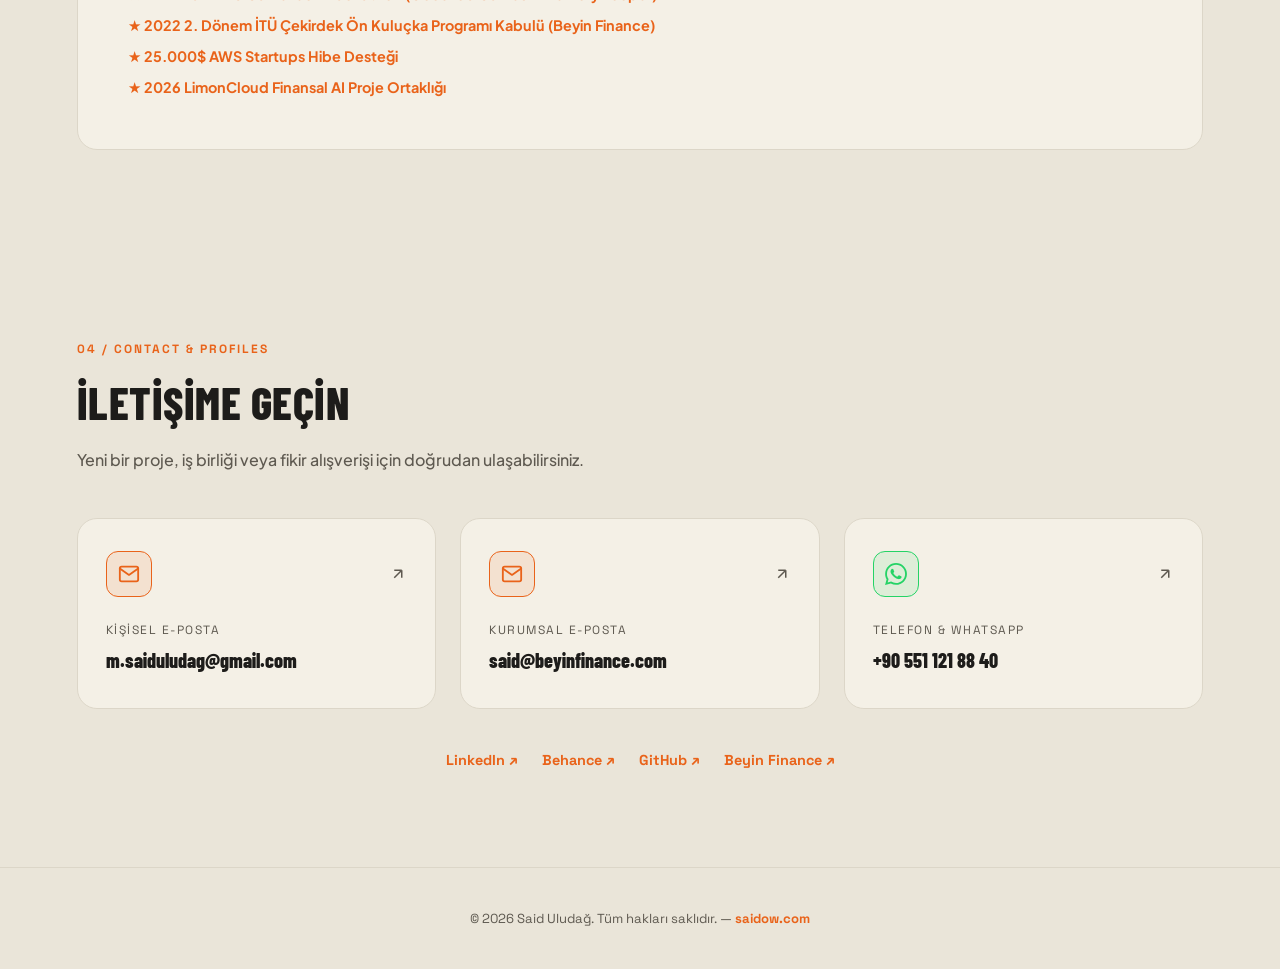
==== commit 4a88a63e: "update" ====
--- a/index.html
+++ b/index.html
@@ -404,14 +404,14 @@
         </div>
       </div>
 
-      <!-- Beyin Finance - Interaction Designer -->
+      <!-- Beyin Finance + İTÜ Çekirdek -->
       <div class="exp-item reveal">
         <div class="exp-dot"></div>
         <div class="exp-card">
           <div class="exp-header">
             <div class="exp-title-group">
               <h3 class="exp-title">Ekip Lideri & Interaction Designer</h3>
-              <span class="exp-company">Beyin Finance</span>
+              <span class="exp-company">Beyin Finance · İTÜ Çekirdek Ön Kuluçka</span>
             </div>
             <span class="exp-badge exp-badge--active">Aktif</span>
           </div>
@@ -426,6 +426,7 @@
             <span>Data Visualization</span>
             <span>API</span>
             <span>UI/UX</span>
+            <span>FinTech</span>
           </div>
         </div>
       </div>
@@ -450,6 +451,7 @@
             <span>Cam İşleme</span>
             <span>KeyShot</span>
           </div>
+          <a href="project.html?id=ozlem-kristal" class="exp-project-link">Staj Projelerini İncele →</a>
         </div>
       </div>
 
@@ -477,28 +479,6 @@
         </div>
       </div>
 
-      <!-- İTÜ Çekirdek -->
-      <div class="exp-item reveal">
-        <div class="exp-dot"></div>
-        <div class="exp-card">
-          <div class="exp-header">
-            <div class="exp-title-group">
-              <h3 class="exp-title">Ön Kuluçka Girişimi</h3>
-              <span class="exp-company">İTÜ Çekirdek</span>
-            </div>
-            <span class="exp-badge">Girişim</span>
-          </div>
-          <div class="exp-meta">
-            <span>Şub 2022 – Devam Ediyor</span>
-            <span>İstanbul, Türkiye</span>
-          </div>
-          <div class="exp-skills">
-            <span>FinTech</span>
-            <span>DynamoDB</span>
-            <span>Startup</span>
-          </div>
-        </div>
-      </div>
     </div>
   </section>
 
--- a/style.css
+++ b/style.css
@@ -1308,6 +1308,25 @@
   color: var(--color-atomic-orange);
 }
 
+.exp-project-link {
+  display: inline-block;
+  margin-top: 12px;
+  font-size: 0.85rem;
+  font-weight: 700;
+  color: var(--color-atomic-orange);
+  text-decoration: none;
+  padding: 6px 16px;
+  border: 1.5px solid var(--color-atomic-orange);
+  border-radius: 20px;
+  transition: var(--transition-smooth);
+}
+
+.exp-project-link:hover {
+  background: var(--color-atomic-orange);
+  color: #FFFFFF;
+  transform: translateX(4px);
+}
+
 @media (max-width: 640px) {
   .exp-timeline {
     padding-left: 24px;
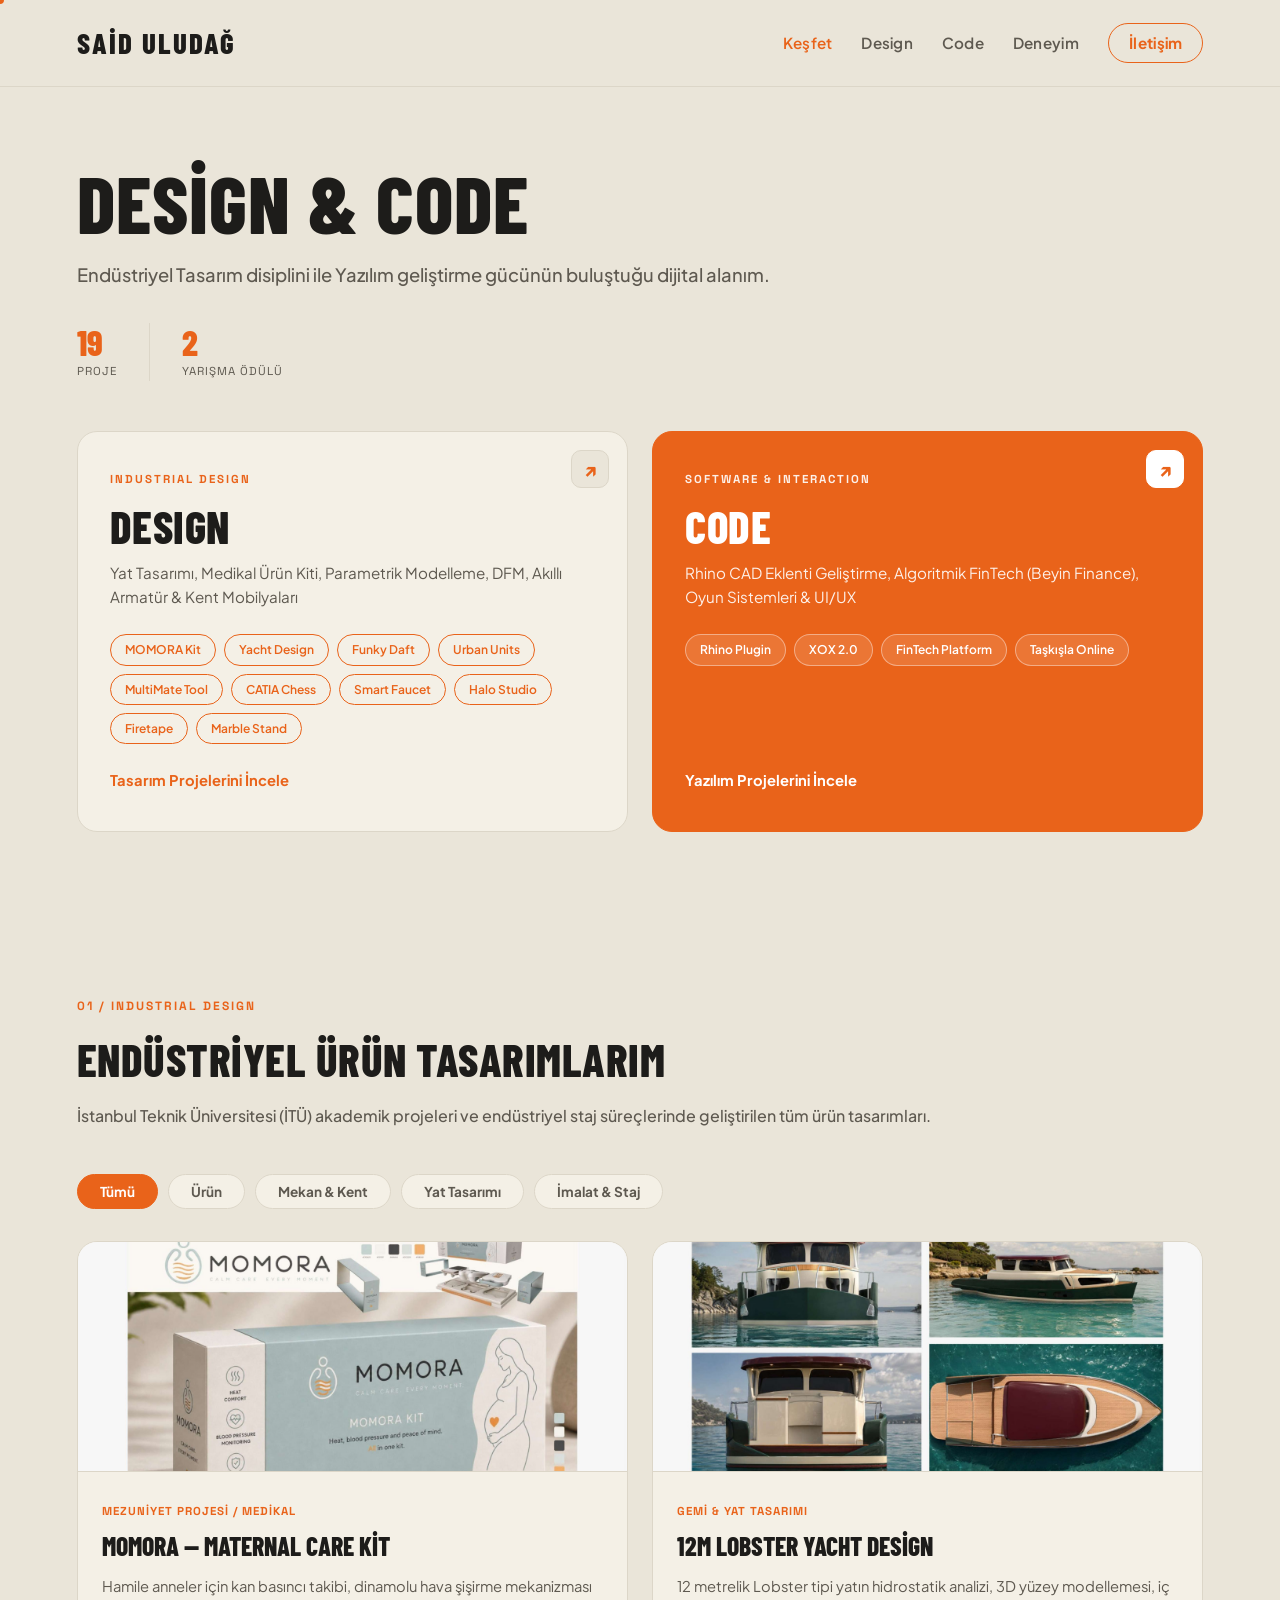
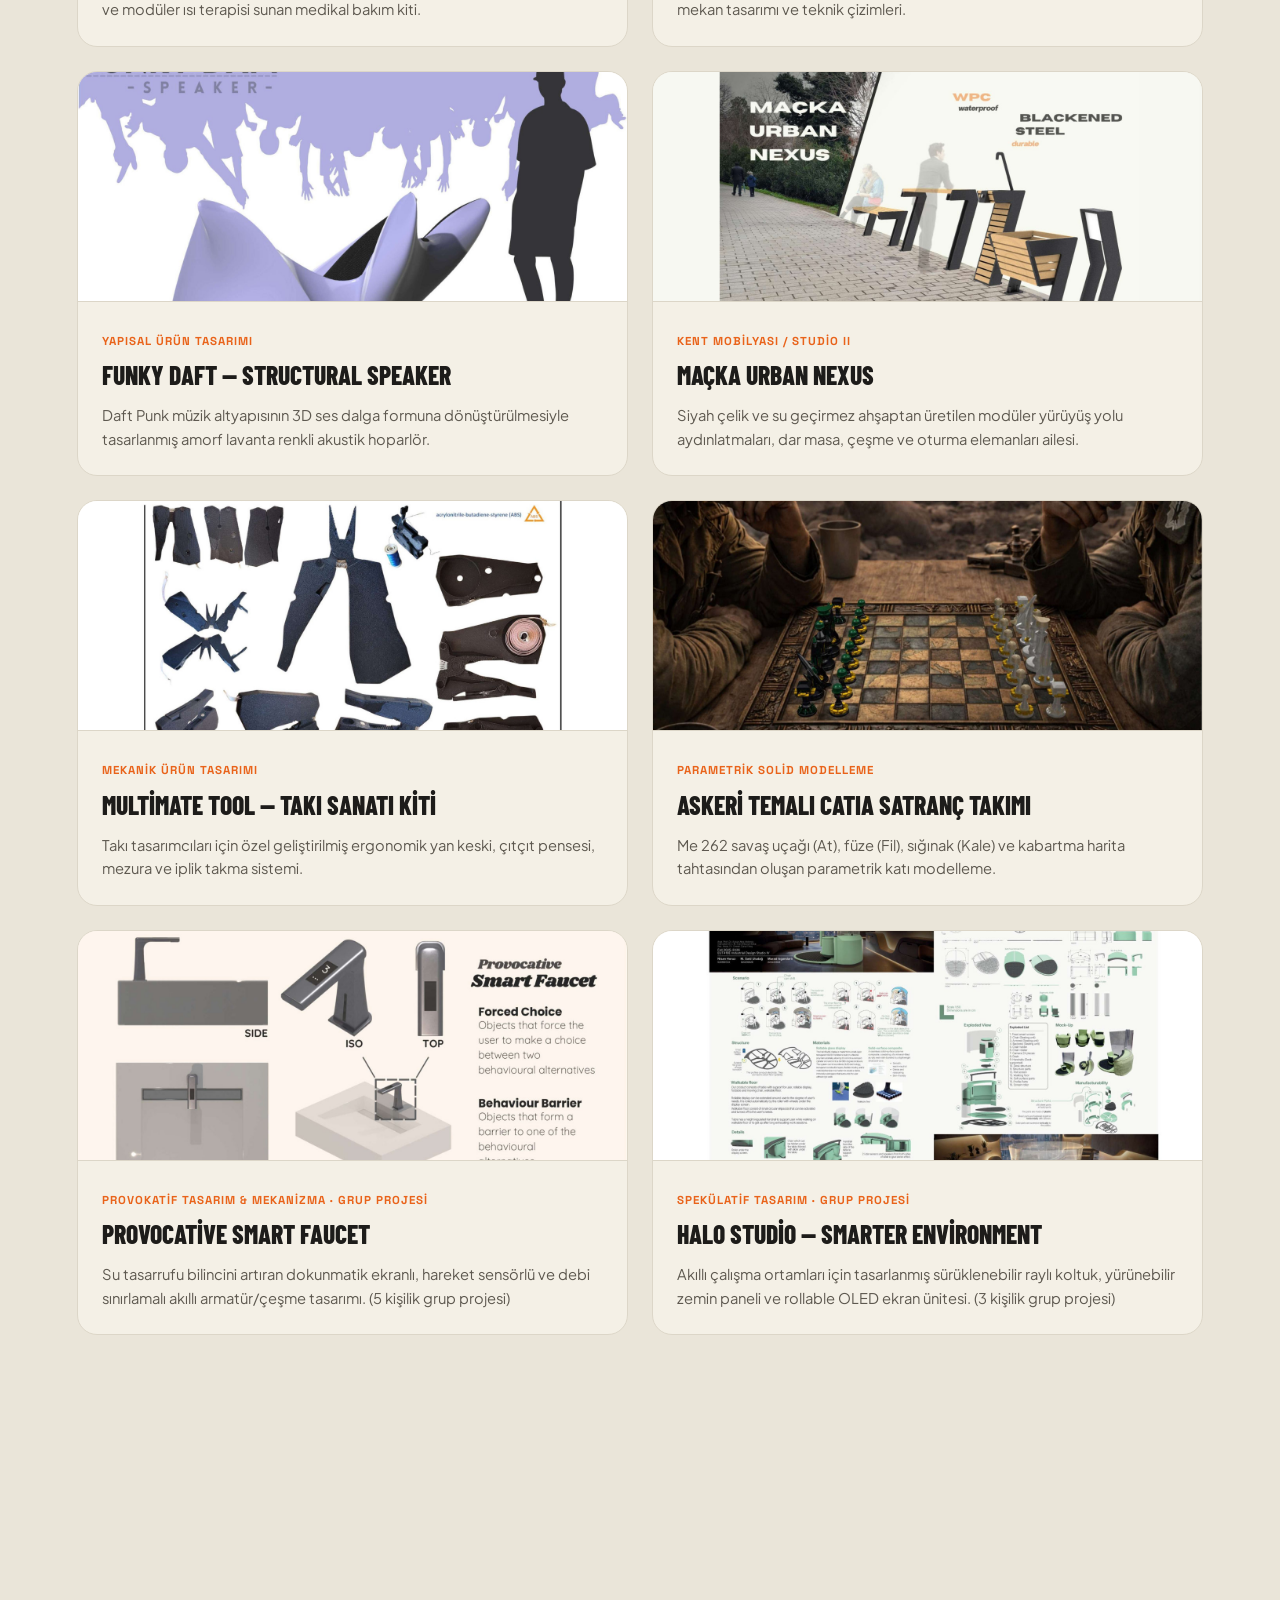
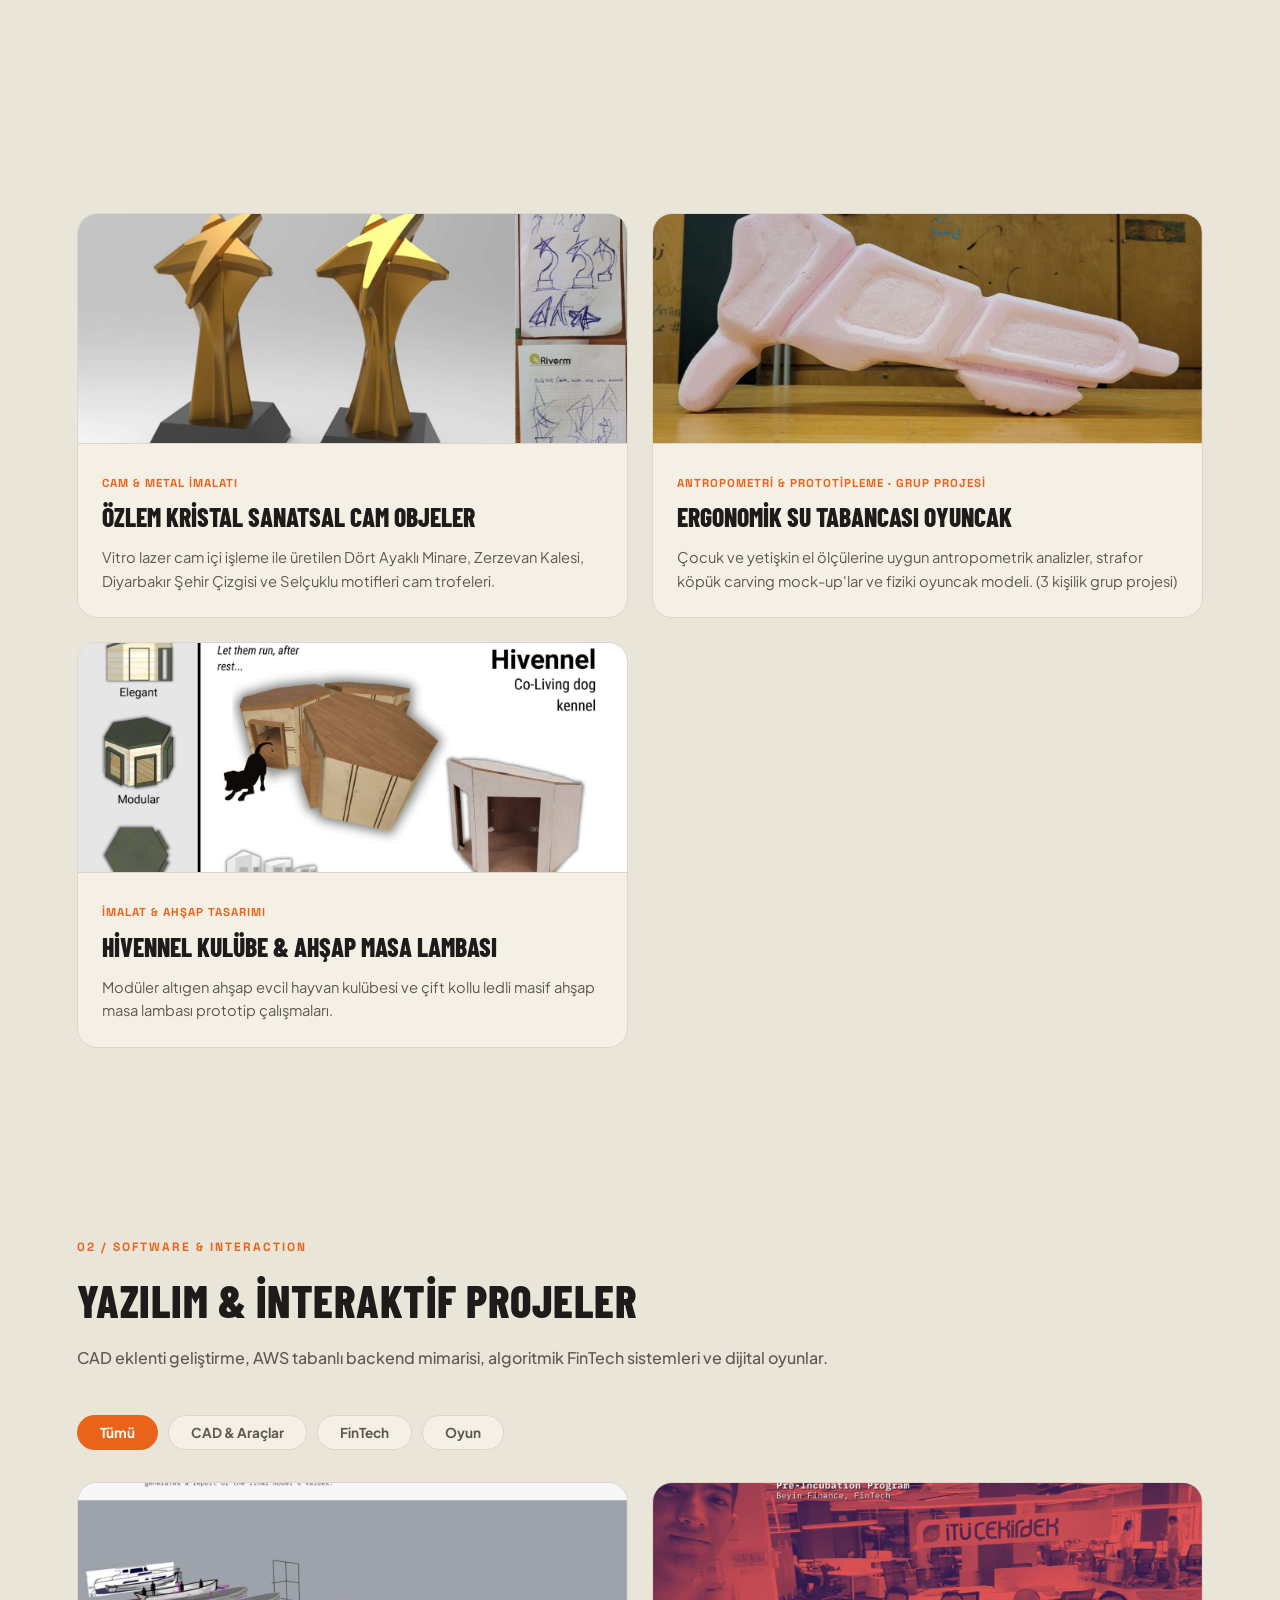
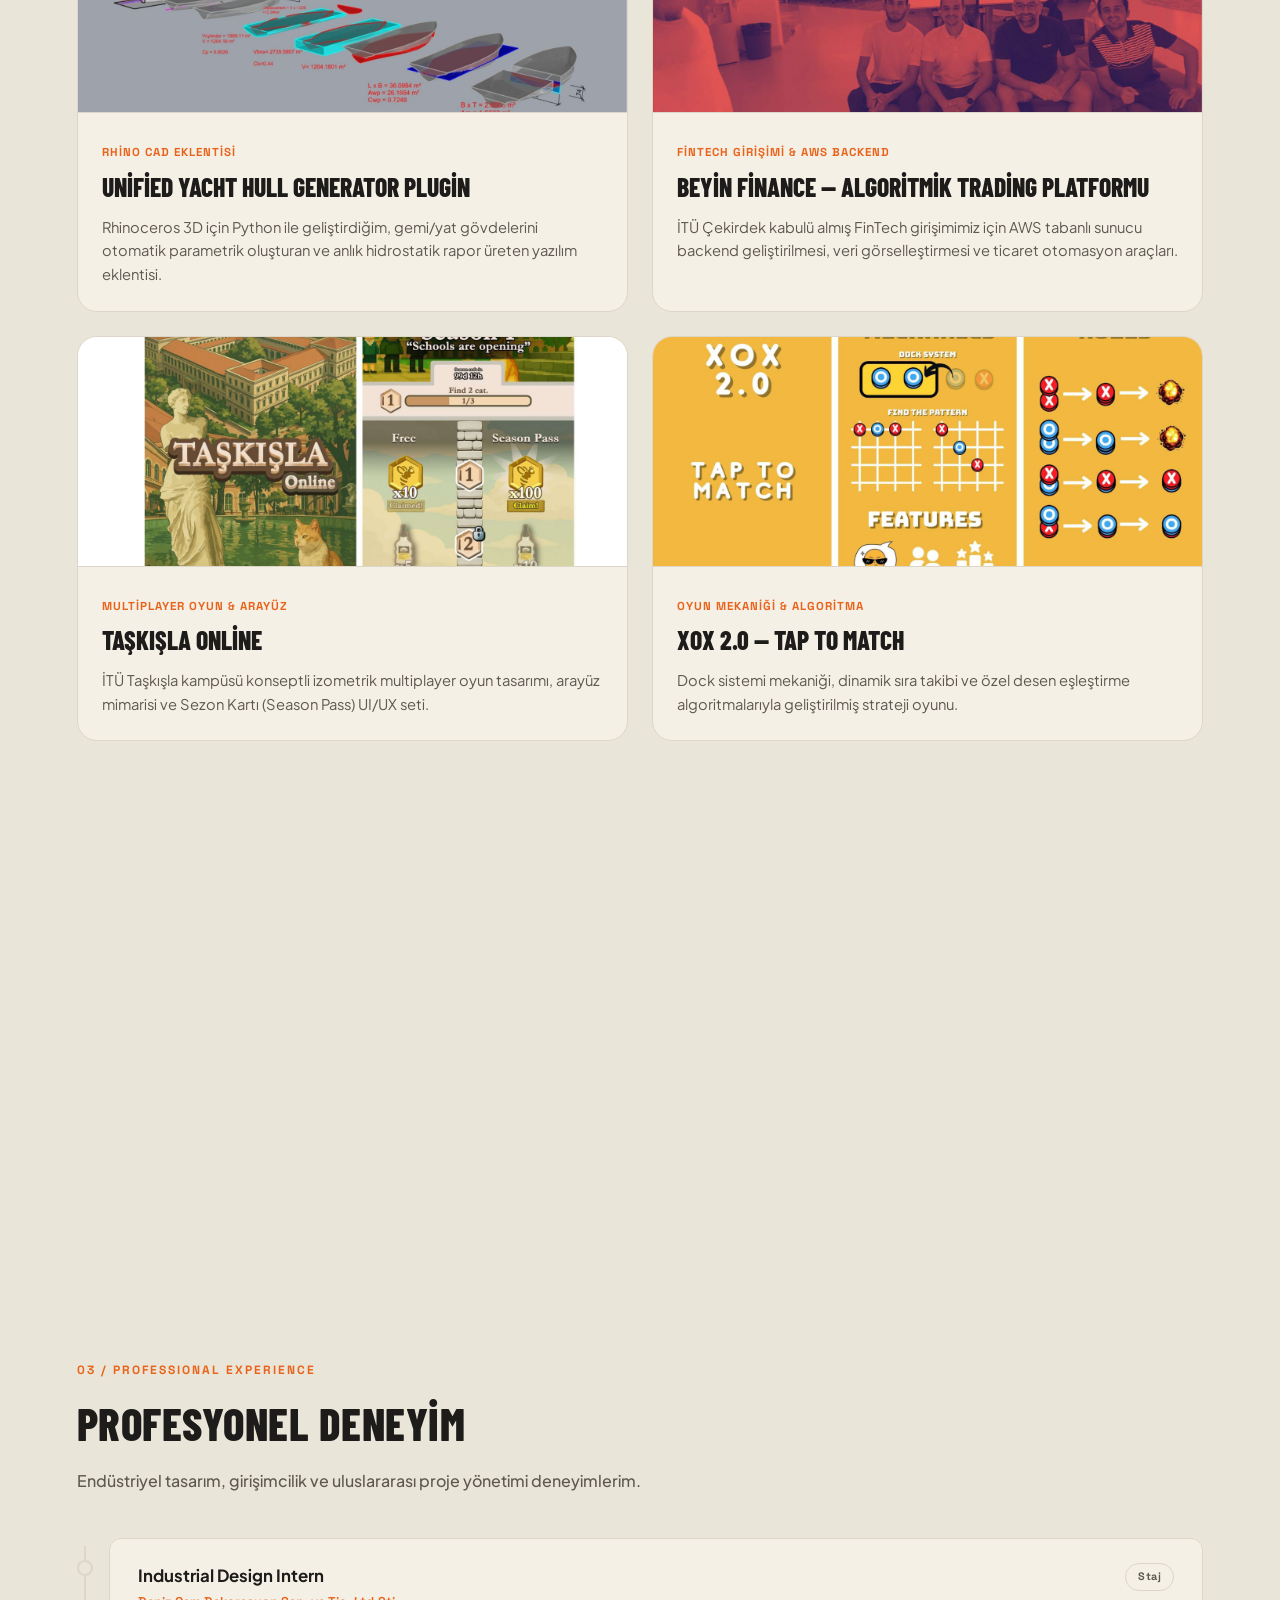
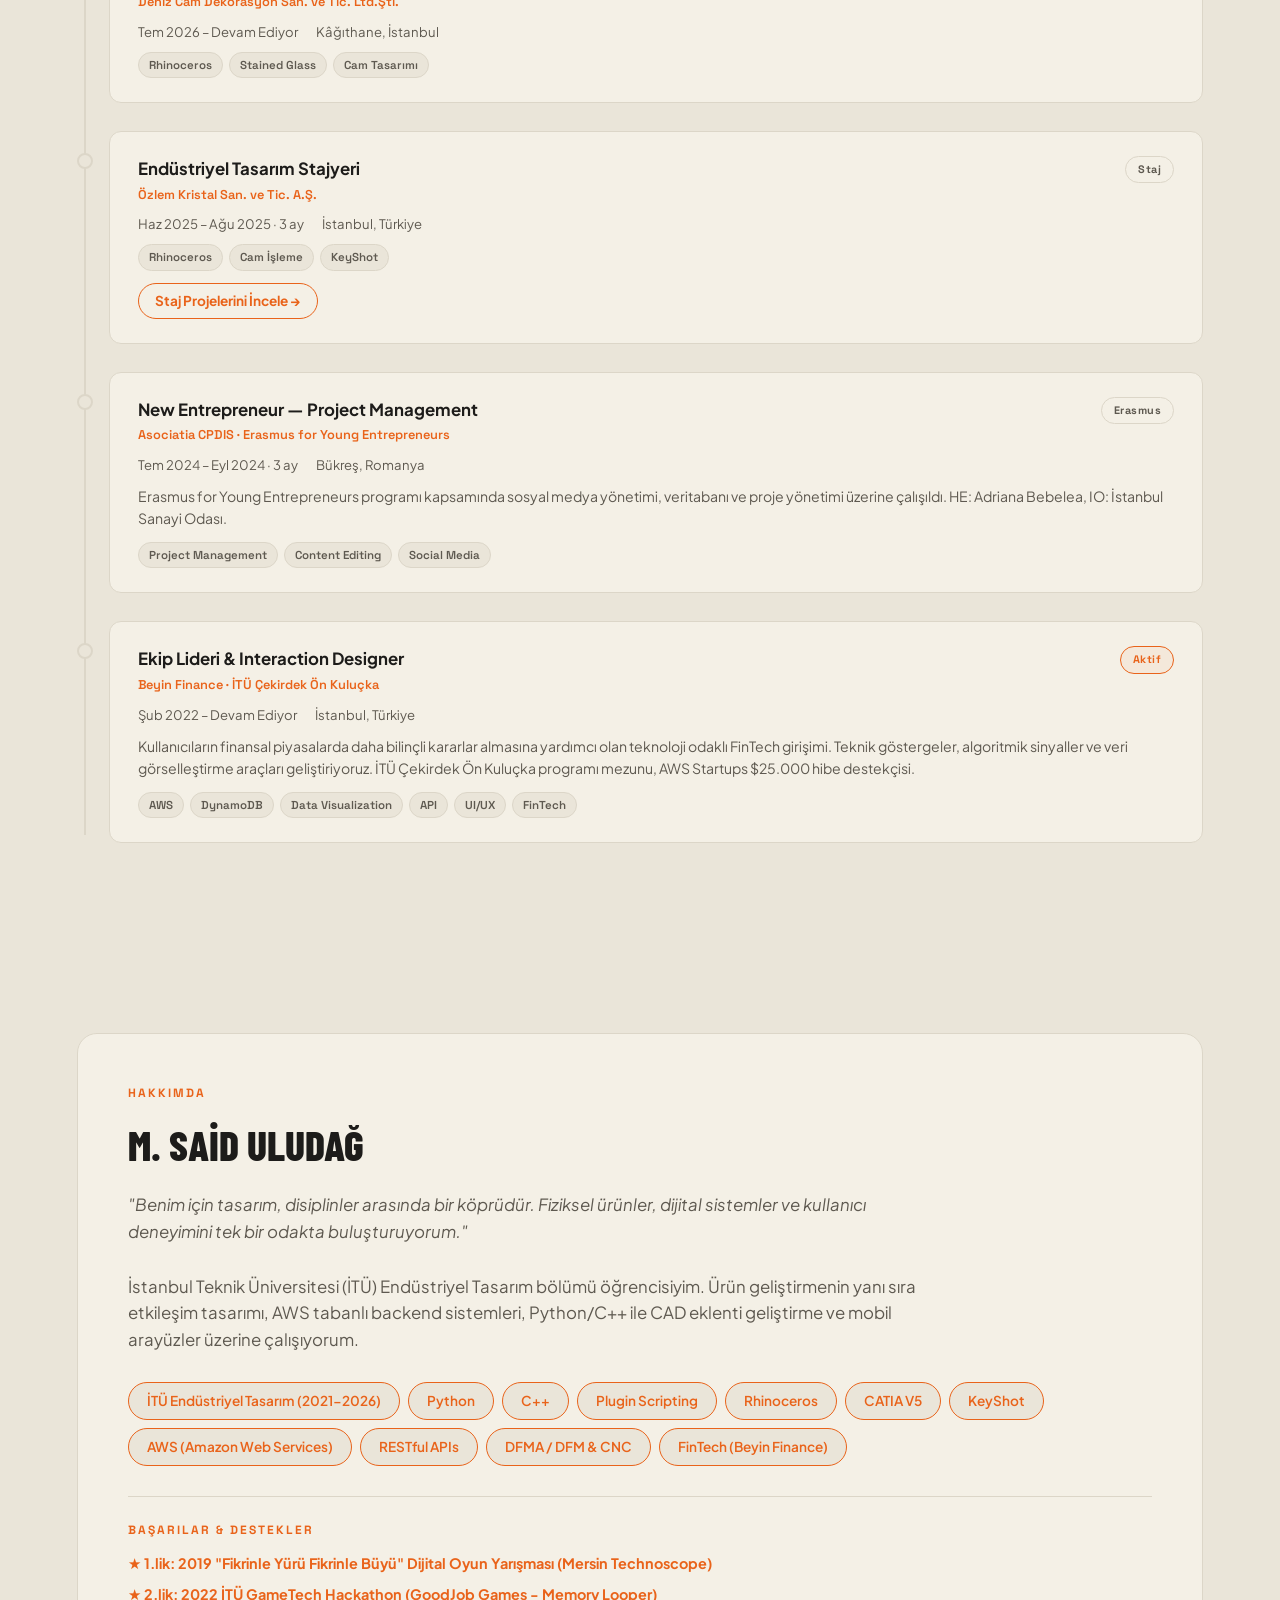
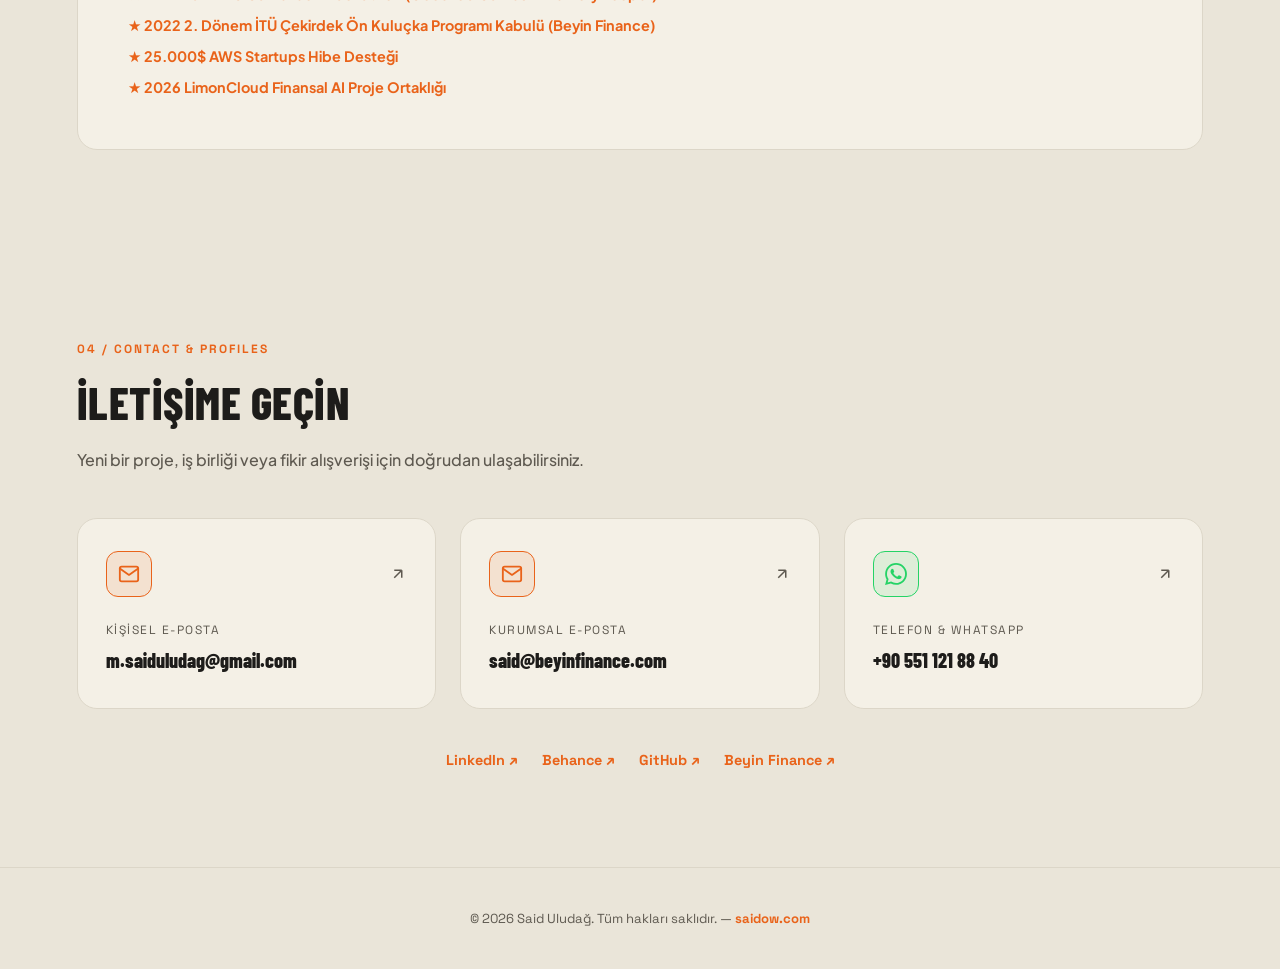
==== commit edc5d30a: "Update index.html" ====
--- a/index.html
+++ b/index.html
@@ -404,6 +404,54 @@
         </div>
       </div>
 
+      <!-- Özlem Kristal -->
+      <div class="exp-item reveal">
+        <div class="exp-dot"></div>
+        <div class="exp-card">
+          <div class="exp-header">
+            <div class="exp-title-group">
+              <h3 class="exp-title">Endüstriyel Tasarım Stajyeri</h3>
+              <span class="exp-company">Özlem Kristal San. ve Tic. A.Ş.</span>
+            </div>
+            <span class="exp-badge">Staj</span>
+          </div>
+          <div class="exp-meta">
+            <span>Haz 2025 – Ağu 2025 · 3 ay</span>
+            <span>İstanbul, Türkiye</span>
+          </div>
+          <div class="exp-skills">
+            <span>Rhinoceros</span>
+            <span>Cam İşleme</span>
+            <span>KeyShot</span>
+          </div>
+          <a href="project.html?id=ozlem-kristal" class="exp-project-link">Staj Projelerini İncele →</a>
+        </div>
+      </div>
+
+      <!-- Erasmus / CPDIS -->
+      <div class="exp-item reveal">
+        <div class="exp-dot"></div>
+        <div class="exp-card">
+          <div class="exp-header">
+            <div class="exp-title-group">
+              <h3 class="exp-title">New Entrepreneur — Project Management</h3>
+              <span class="exp-company">Asociatia CPDIS · Erasmus for Young Entrepreneurs</span>
+            </div>
+            <span class="exp-badge">Erasmus</span>
+          </div>
+          <div class="exp-meta">
+            <span>Tem 2024 – Eyl 2024 · 3 ay</span>
+            <span>Bükreş, Romanya</span>
+          </div>
+          <p class="exp-desc">Erasmus for Young Entrepreneurs programı kapsamında sosyal medya yönetimi, veritabanı ve proje yönetimi üzerine çalışıldı. HE: Adriana Bebelea, IO: İstanbul Sanayi Odası.</p>
+          <div class="exp-skills">
+            <span>Project Management</span>
+            <span>Content Editing</span>
+            <span>Social Media</span>
+          </div>
+        </div>
+      </div>
+
       <!-- Beyin Finance + İTÜ Çekirdek -->
       <div class="exp-item reveal">
         <div class="exp-dot"></div>
@@ -427,54 +475,6 @@
             <span>API</span>
             <span>UI/UX</span>
             <span>FinTech</span>
-          </div>
-        </div>
-      </div>
-
-      <!-- Özlem Kristal -->
-      <div class="exp-item reveal">
-        <div class="exp-dot"></div>
-        <div class="exp-card">
-          <div class="exp-header">
-            <div class="exp-title-group">
-              <h3 class="exp-title">Endüstriyel Tasarım Stajyeri</h3>
-              <span class="exp-company">Özlem Kristal San. ve Tic. A.Ş.</span>
-            </div>
-            <span class="exp-badge">Staj</span>
-          </div>
-          <div class="exp-meta">
-            <span>Haz 2025 – Ağu 2025 · 3 ay</span>
-            <span>İstanbul, Türkiye</span>
-          </div>
-          <div class="exp-skills">
-            <span>Rhinoceros</span>
-            <span>Cam İşleme</span>
-            <span>KeyShot</span>
-          </div>
-          <a href="project.html?id=ozlem-kristal" class="exp-project-link">Staj Projelerini İncele →</a>
-        </div>
-      </div>
-
-      <!-- Erasmus / CPDIS -->
-      <div class="exp-item reveal">
-        <div class="exp-dot"></div>
-        <div class="exp-card">
-          <div class="exp-header">
-            <div class="exp-title-group">
-              <h3 class="exp-title">New Entrepreneur — Project Management</h3>
-              <span class="exp-company">Asociatia CPDIS · Erasmus for Young Entrepreneurs</span>
-            </div>
-            <span class="exp-badge">Erasmus</span>
-          </div>
-          <div class="exp-meta">
-            <span>Tem 2024 – Eyl 2024 · 3 ay</span>
-            <span>Bükreş, Romanya</span>
-          </div>
-          <p class="exp-desc">Erasmus for Young Entrepreneurs programı kapsamında sosyal medya yönetimi, veritabanı ve proje yönetimi üzerine çalışıldı. HE: Adriana Bebelea, IO: İstanbul Sanayi Odası.</p>
-          <div class="exp-skills">
-            <span>Project Management</span>
-            <span>Content Editing</span>
-            <span>Social Media</span>
           </div>
         </div>
       </div>
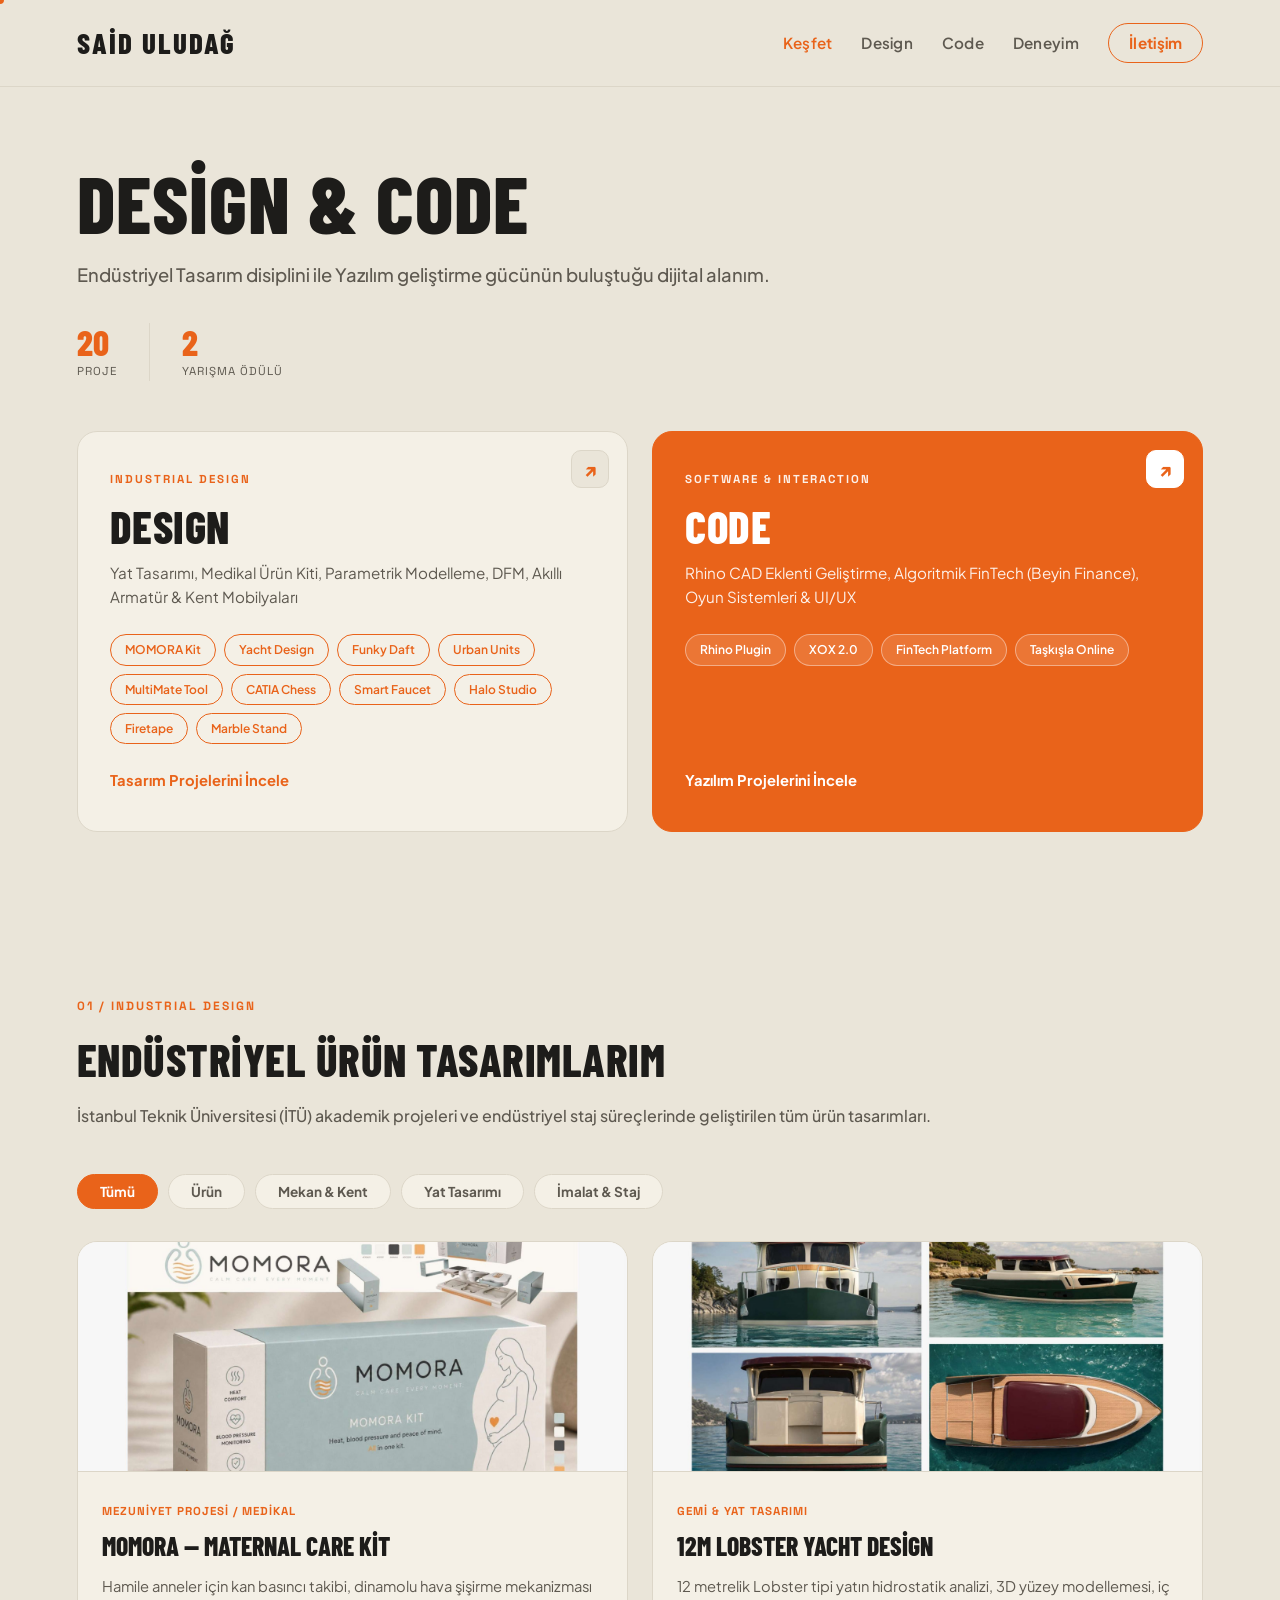
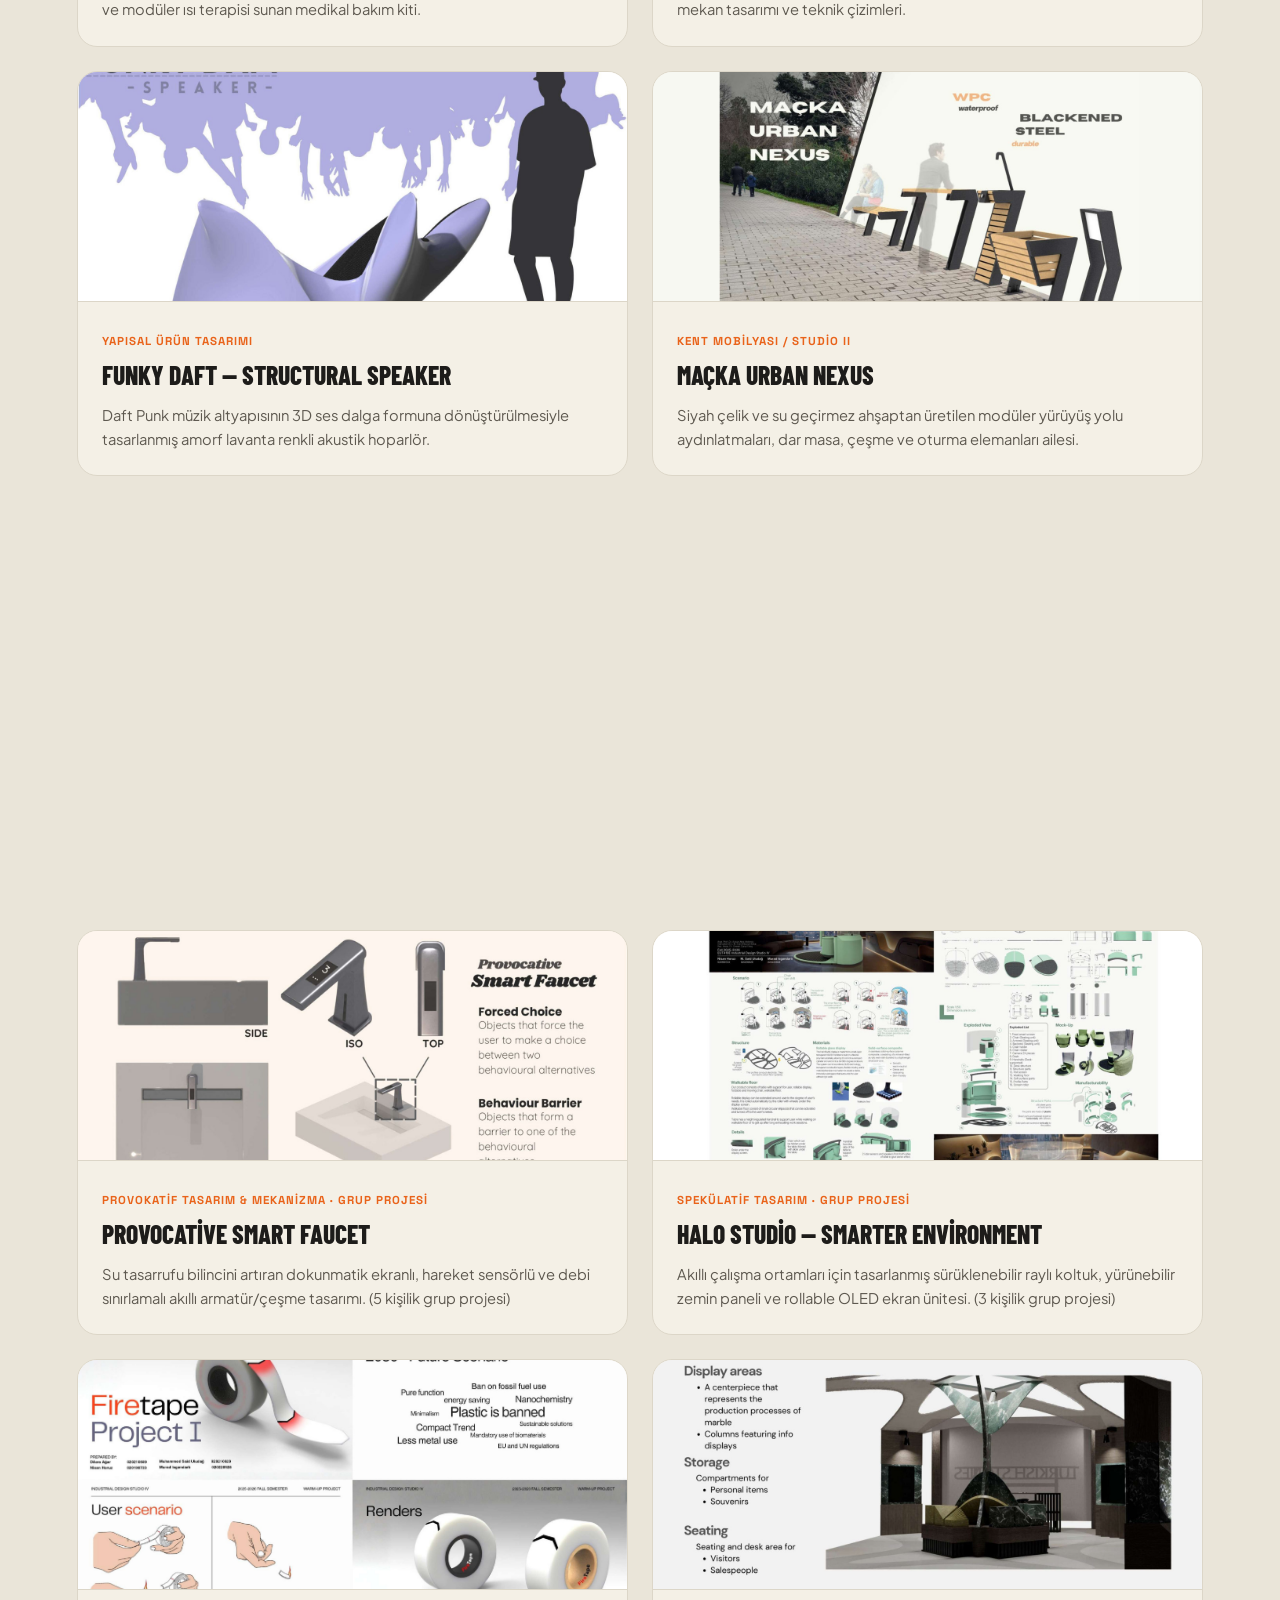
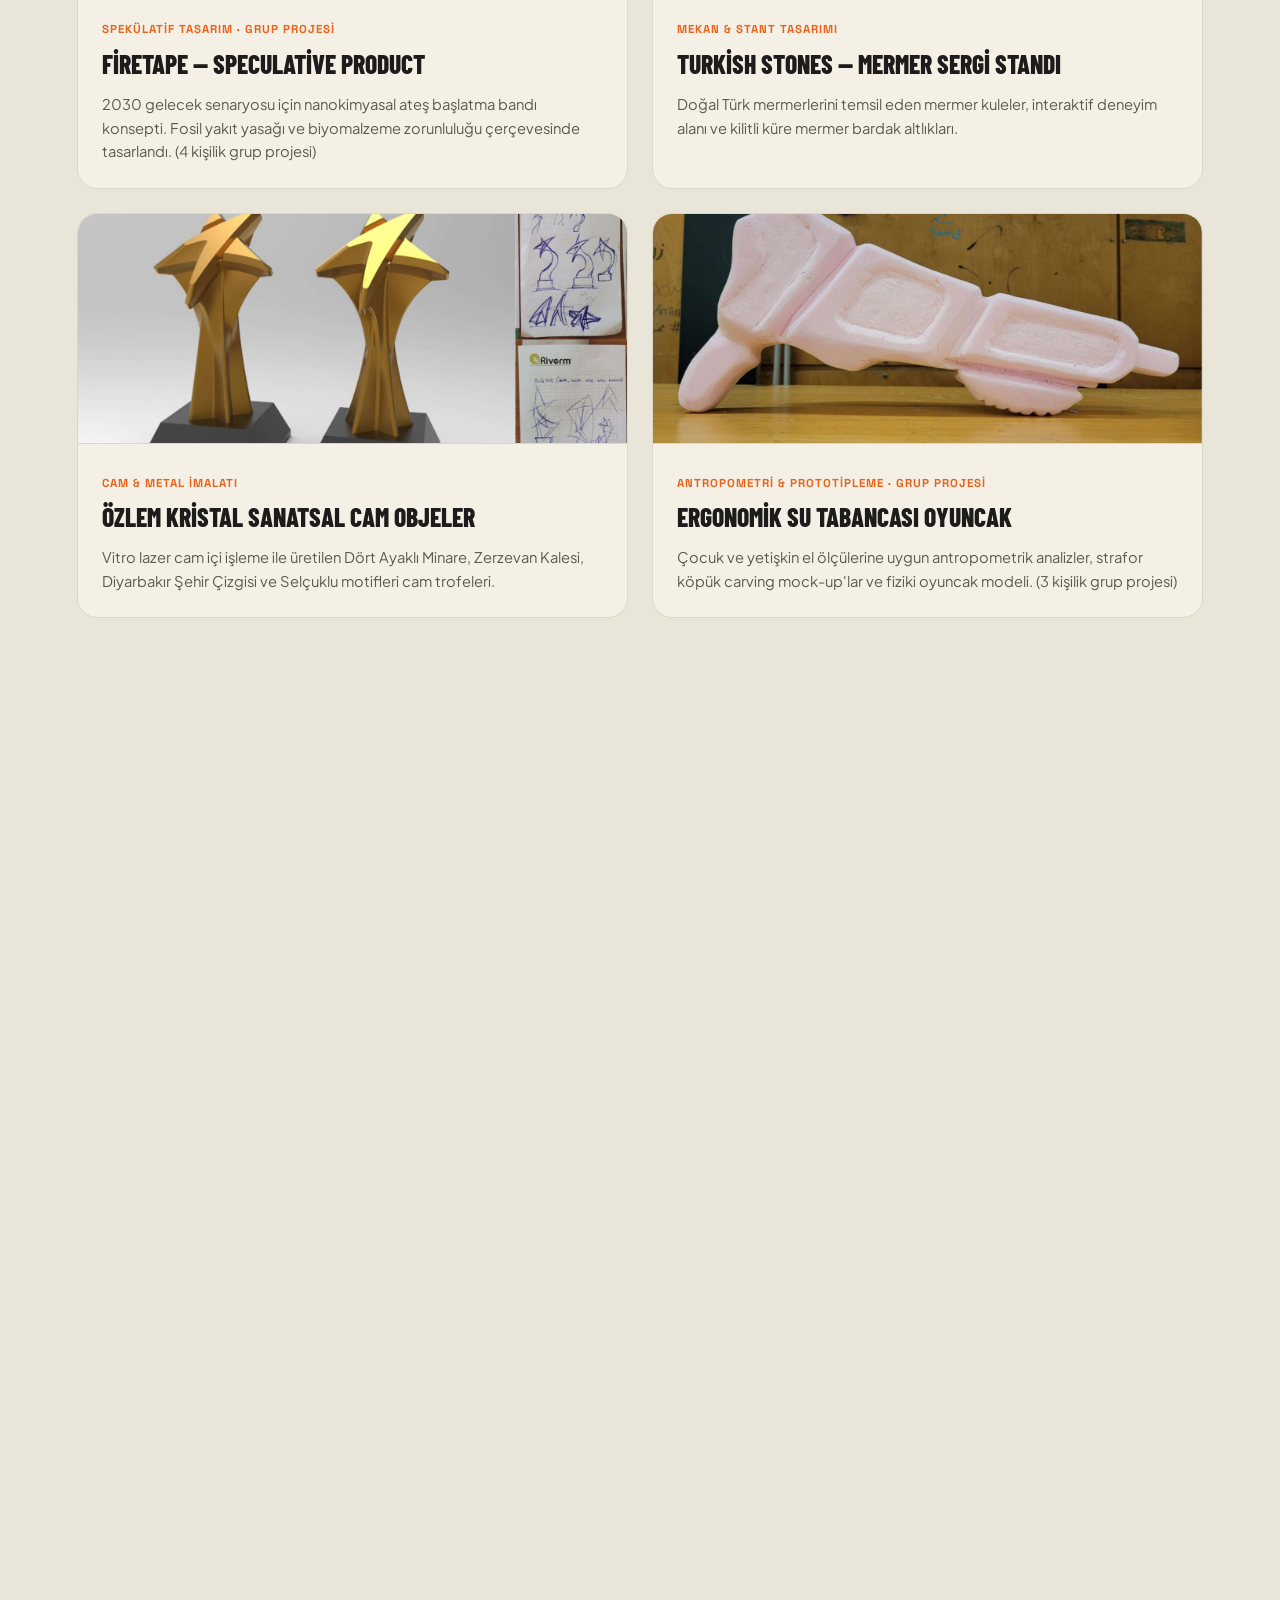
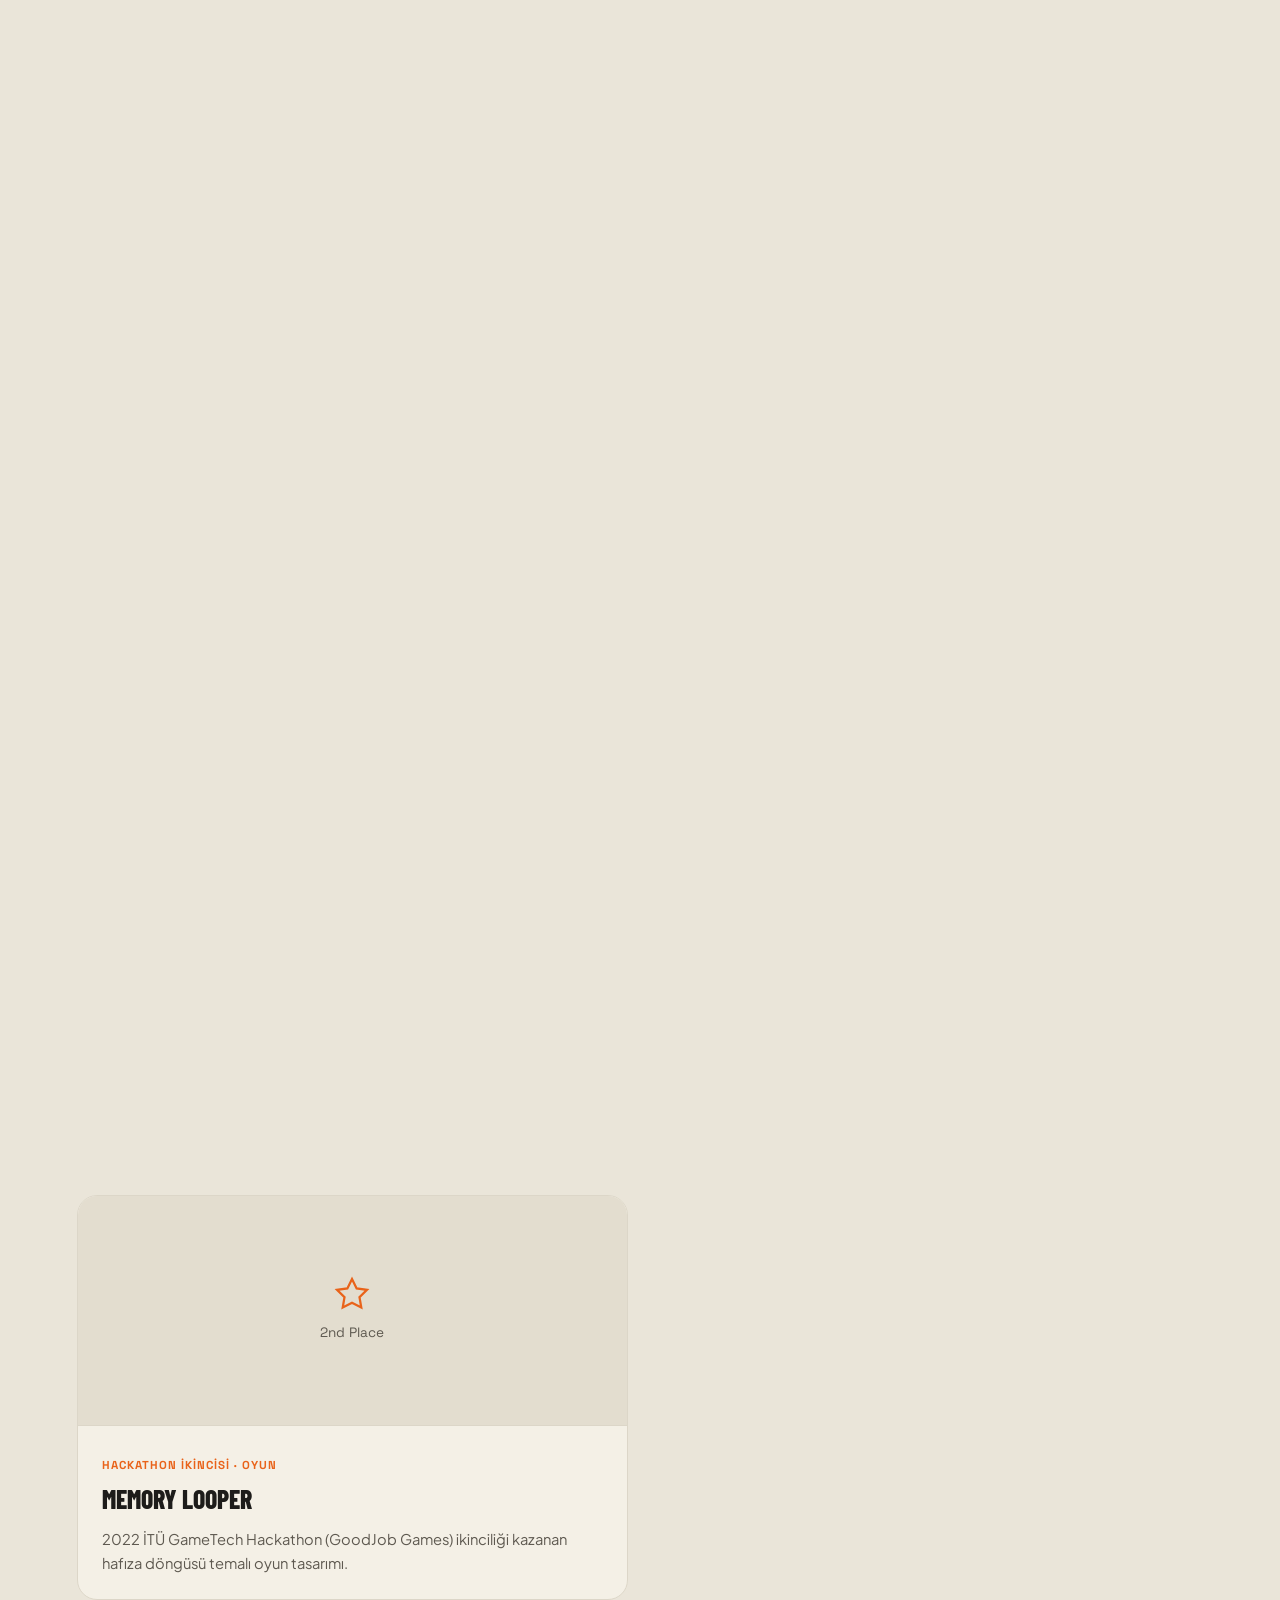
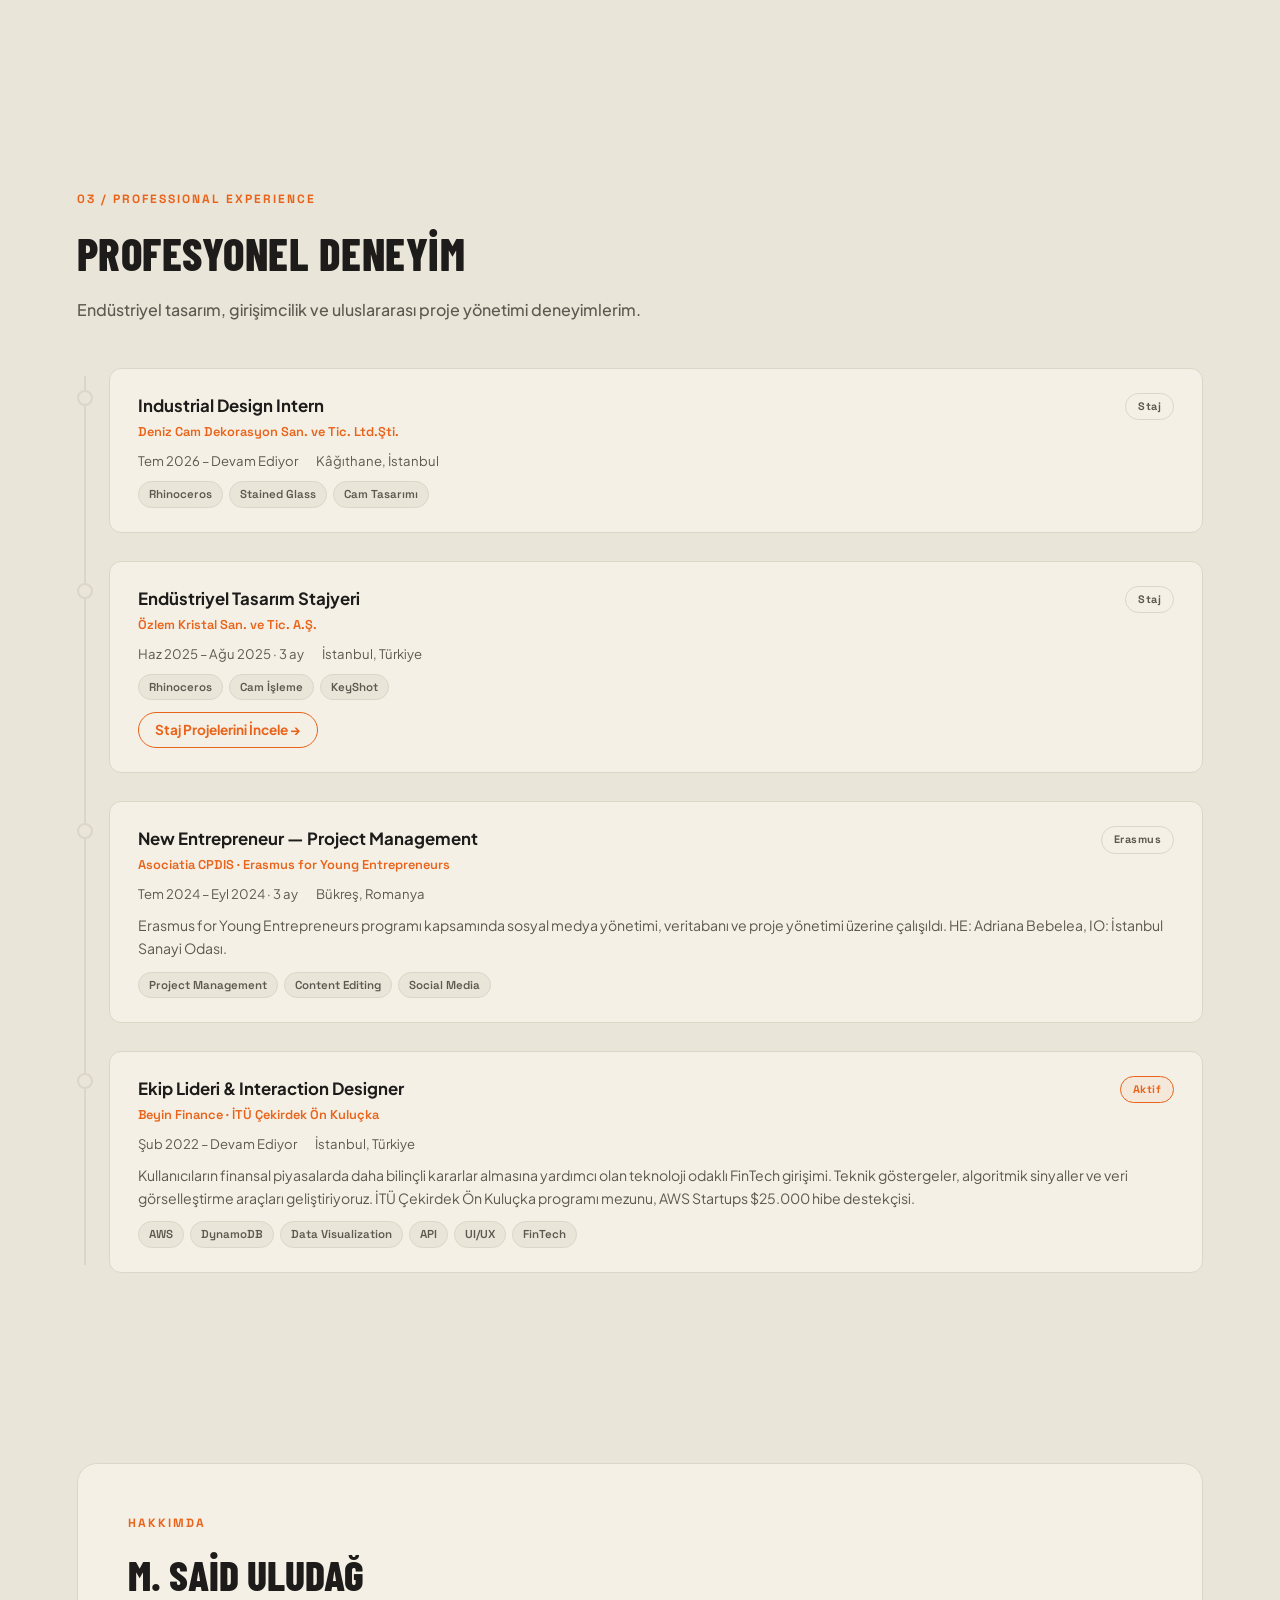
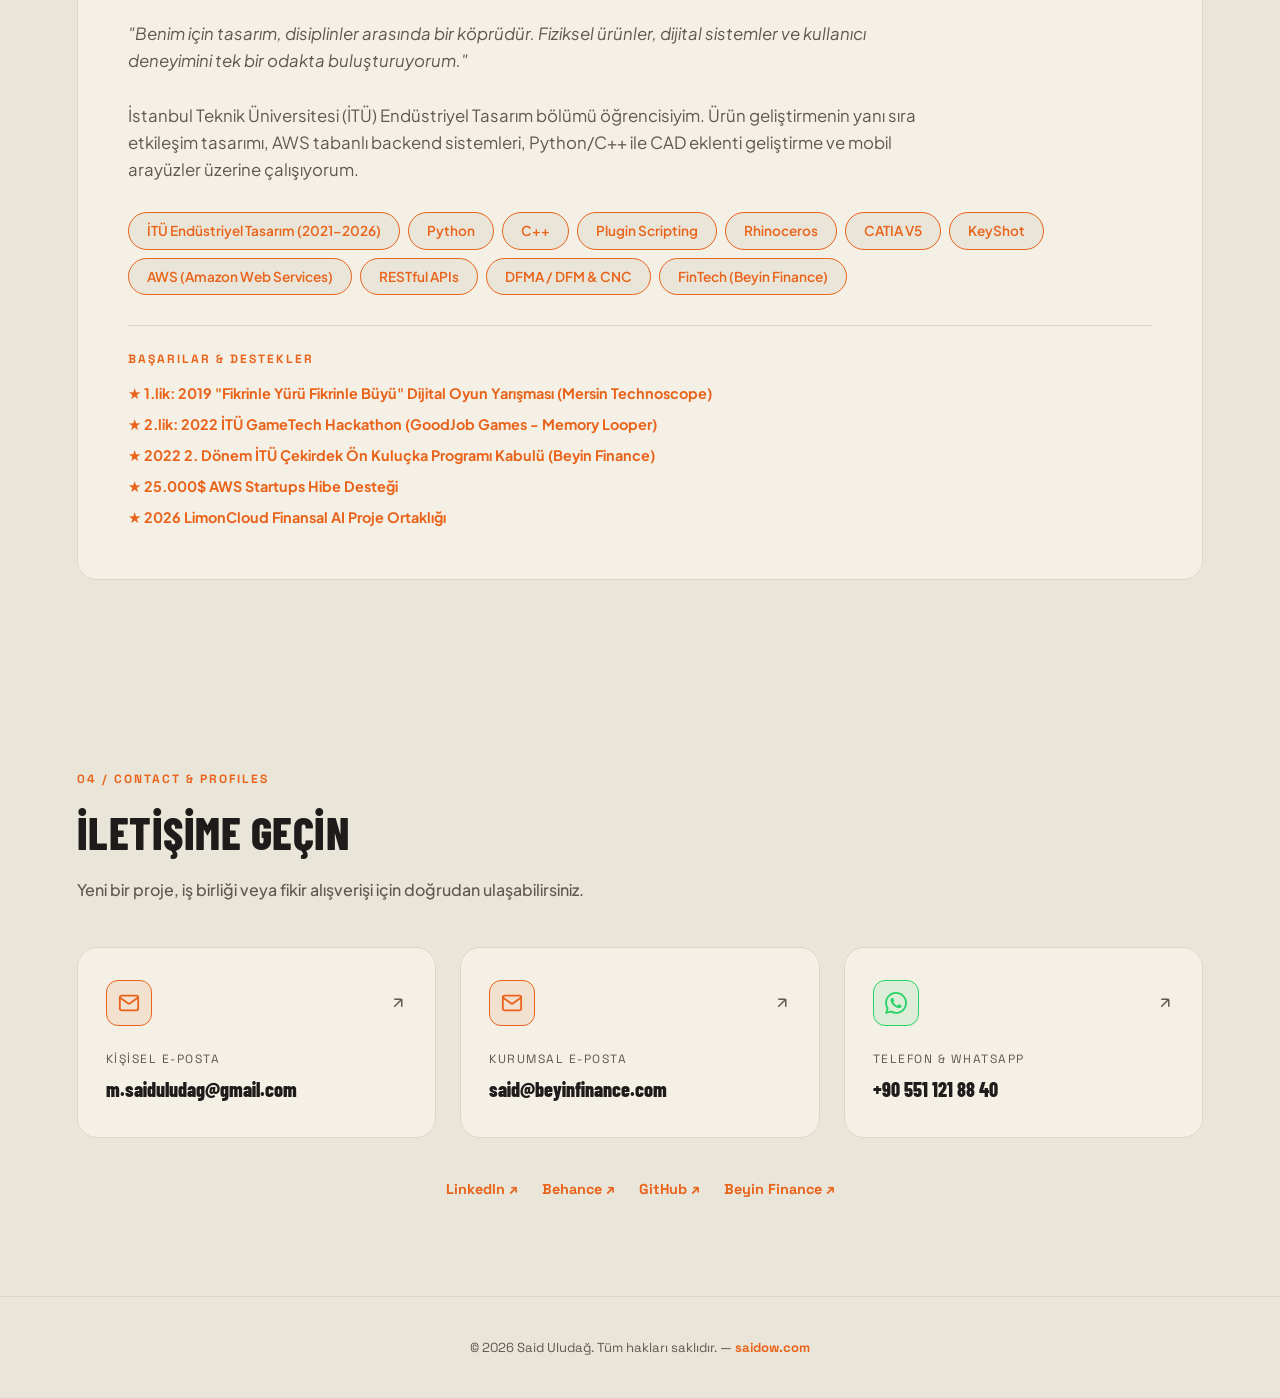
==== commit bf612583: "update" ====
--- a/index.html
+++ b/index.html
@@ -48,7 +48,7 @@
 
       <div class="hero-stats">
         <div class="hero-stat">
-          <span class="hero-stat-value" data-count="19">0</span>
+          <span class="hero-stat-value" data-count="20">0</span>
           <span class="hero-stat-label">Proje</span>
         </div>
         <div class="hero-stat">
@@ -334,12 +334,12 @@
       <!-- Code 4: XOX 2.0 -->
       <a class="portfolio-item reveal" data-cat="oyun" href="project.html?id=xox">
         <div class="item-media">
-          <img src="assets/img/xox/hero.jpg" alt="XOX 2.0 Tap to Match oyun mekaniği" loading="lazy">
+          <img src="assets/img/xox/hero.jpg" alt="XOX 2.0 Tap to Match oyun ikonu" loading="lazy">
         </div>
         <div class="item-info">
           <span class="item-category">Oyun Mekaniği & Algoritma</span>
           <h3 class="item-title">XOX 2.0 — Tap to Match</h3>
-          <p class="item-desc">Dock sistemi mekaniği, dinamik sıra takibi ve özel desen eşleştirme algoritmalarıyla geliştirilmiş strateji oyunu.</p>
+          <p class="item-desc">Online multiplayer, arkadaşla oynama, liderlik tablosu ve başarı sistemiyle donatılmış strateji oyunu.</p>
         </div>
       </a>
 
@@ -355,18 +355,33 @@
         </div>
       </a>
 
-      <!-- Code 6: Hackathon Games -->
-      <a class="portfolio-item reveal" data-cat="oyun" href="project.html?id=hackathon">
+      <!-- Code 6: Windy Wand -->
+      <a class="portfolio-item reveal" data-cat="oyun" href="project.html?id=windy-wand">
         <div class="item-media">
           <div class="placeholder-art">
             <svg class="placeholder-icon" viewBox="0 0 24 24" fill="none" stroke="currentColor" stroke-width="1.5"><polygon points="12 2 15.09 8.26 22 9.27 17 14.14 18.18 21.02 12 17.77 5.82 21.02 7 14.14 2 9.27 8.91 8.26 12 2"/></svg>
-            <span>Hackathon Winners</span>
-          </div>
-        </div>
-        <div class="item-info">
-          <span class="item-category">Ödüllü Oyun Projeleri</span>
-          <h3 class="item-title">Memory Looper & Windy Wand</h3>
-          <p class="item-desc">Mersin Technoscope 1.'liği (*Windy Wand*) ve İTÜ GameTech Hackathon 2.'liği (*Memory Looper*) kazanan oyun tasarımları.</p>
+            <span>1st Place</span>
+          </div>
+        </div>
+        <div class="item-info">
+          <span class="item-category">Yarışma Birincisi · Dijital Oyun</span>
+          <h3 class="item-title">Windy Wand — 1. Ödül</h3>
+          <p class="item-desc">2019 Mersin Technoscope "Fikrinle Yürü Fikrinle Büyü" Dijital Oyun Yarışması birincisi. Rüzgar temalı mekanikler ve etkileşim tasarımı.</p>
+        </div>
+      </a>
+
+      <!-- Code 7: Memory Looper -->
+      <a class="portfolio-item reveal" data-cat="oyun" href="project.html?id=hackathon">
+        <div class="item-media">
+          <div class="placeholder-art">
+            <svg class="placeholder-icon" viewBox="0 0 24 24" fill="none" stroke="currentColor" stroke-width="1.5"><polygon points="12 2 15.09 8.26 22 9.27 17 14.14 18.18 21.02 12 17.77 5.82 21.02 7 14.14 2 9.27 8.91 8.26 12 2"/></svg>
+            <span>2nd Place</span>
+          </div>
+        </div>
+        <div class="item-info">
+          <span class="item-category">Hackathon İkincisi · Oyun</span>
+          <h3 class="item-title">Memory Looper</h3>
+          <p class="item-desc">2022 İTÜ GameTech Hackathon (GoodJob Games) ikinciliği kazanan hafıza döngüsü temalı oyun tasarımı.</p>
         </div>
       </a>
     </div>
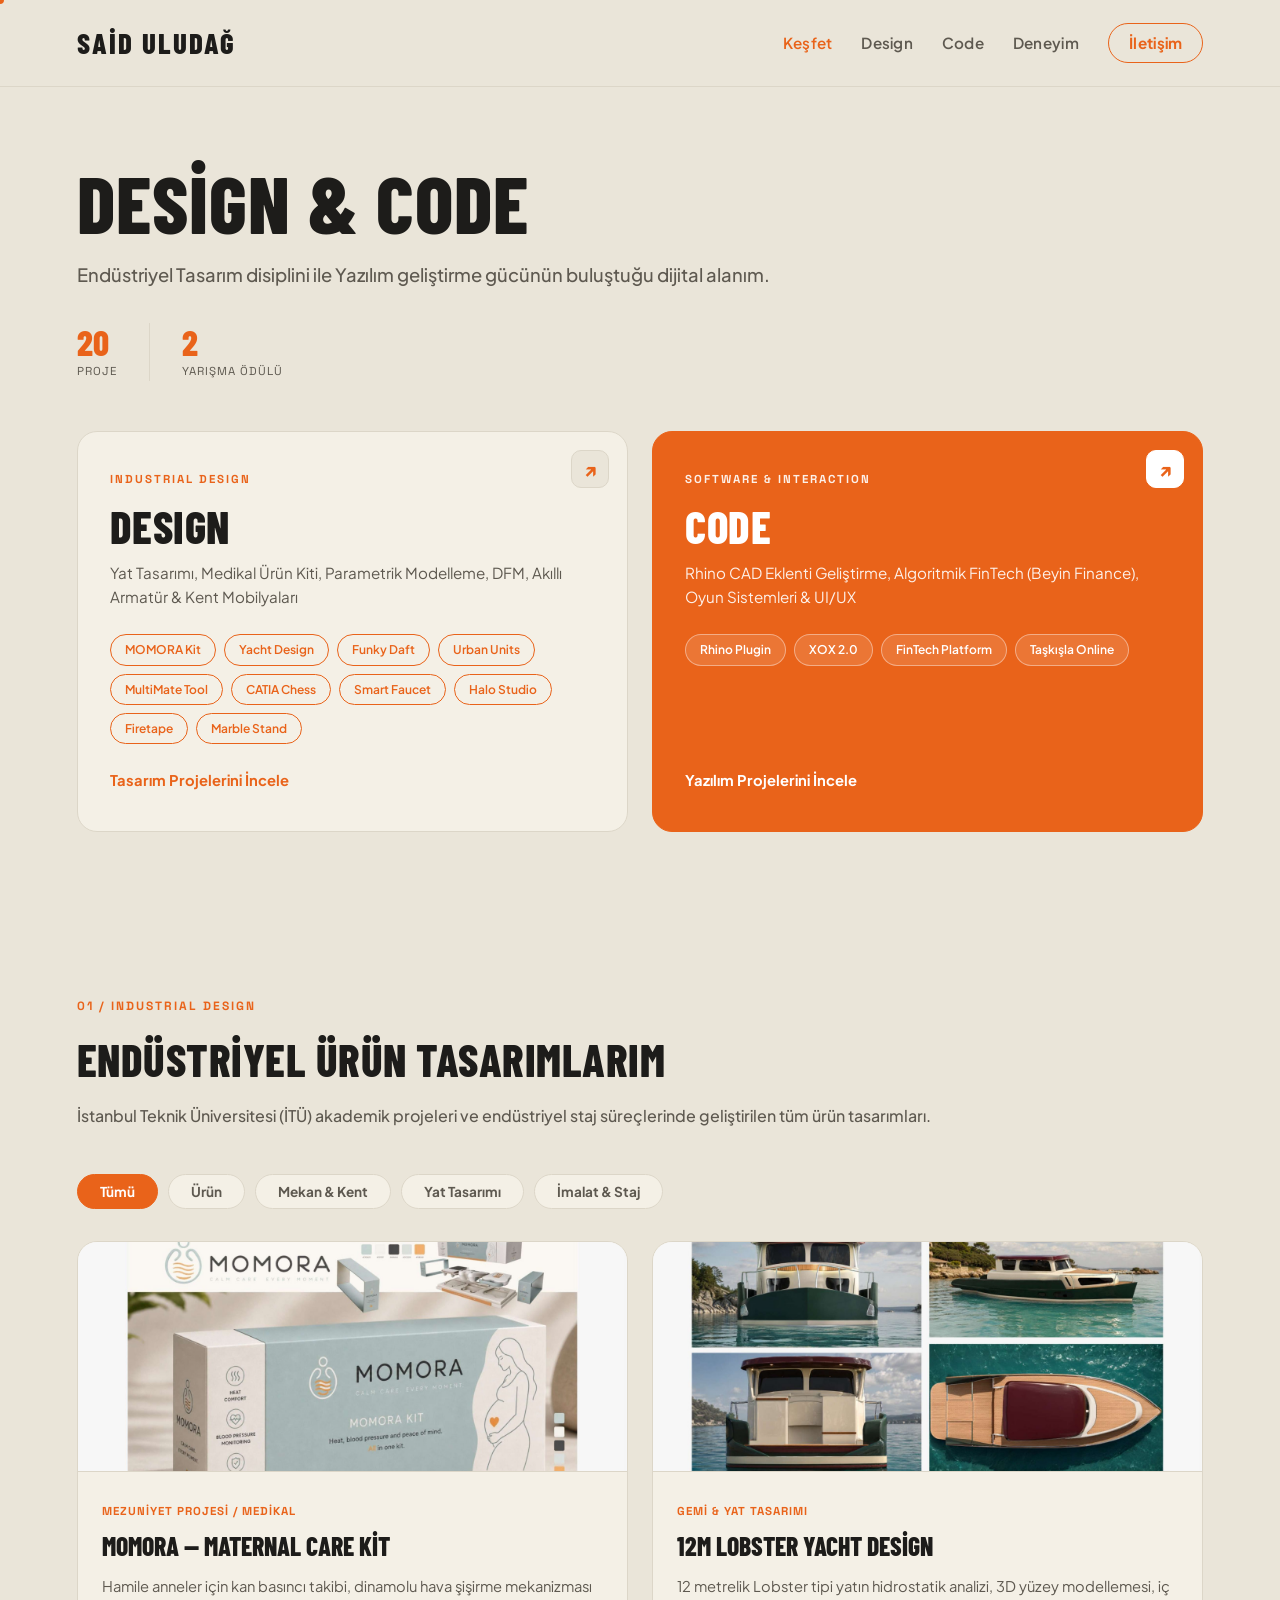
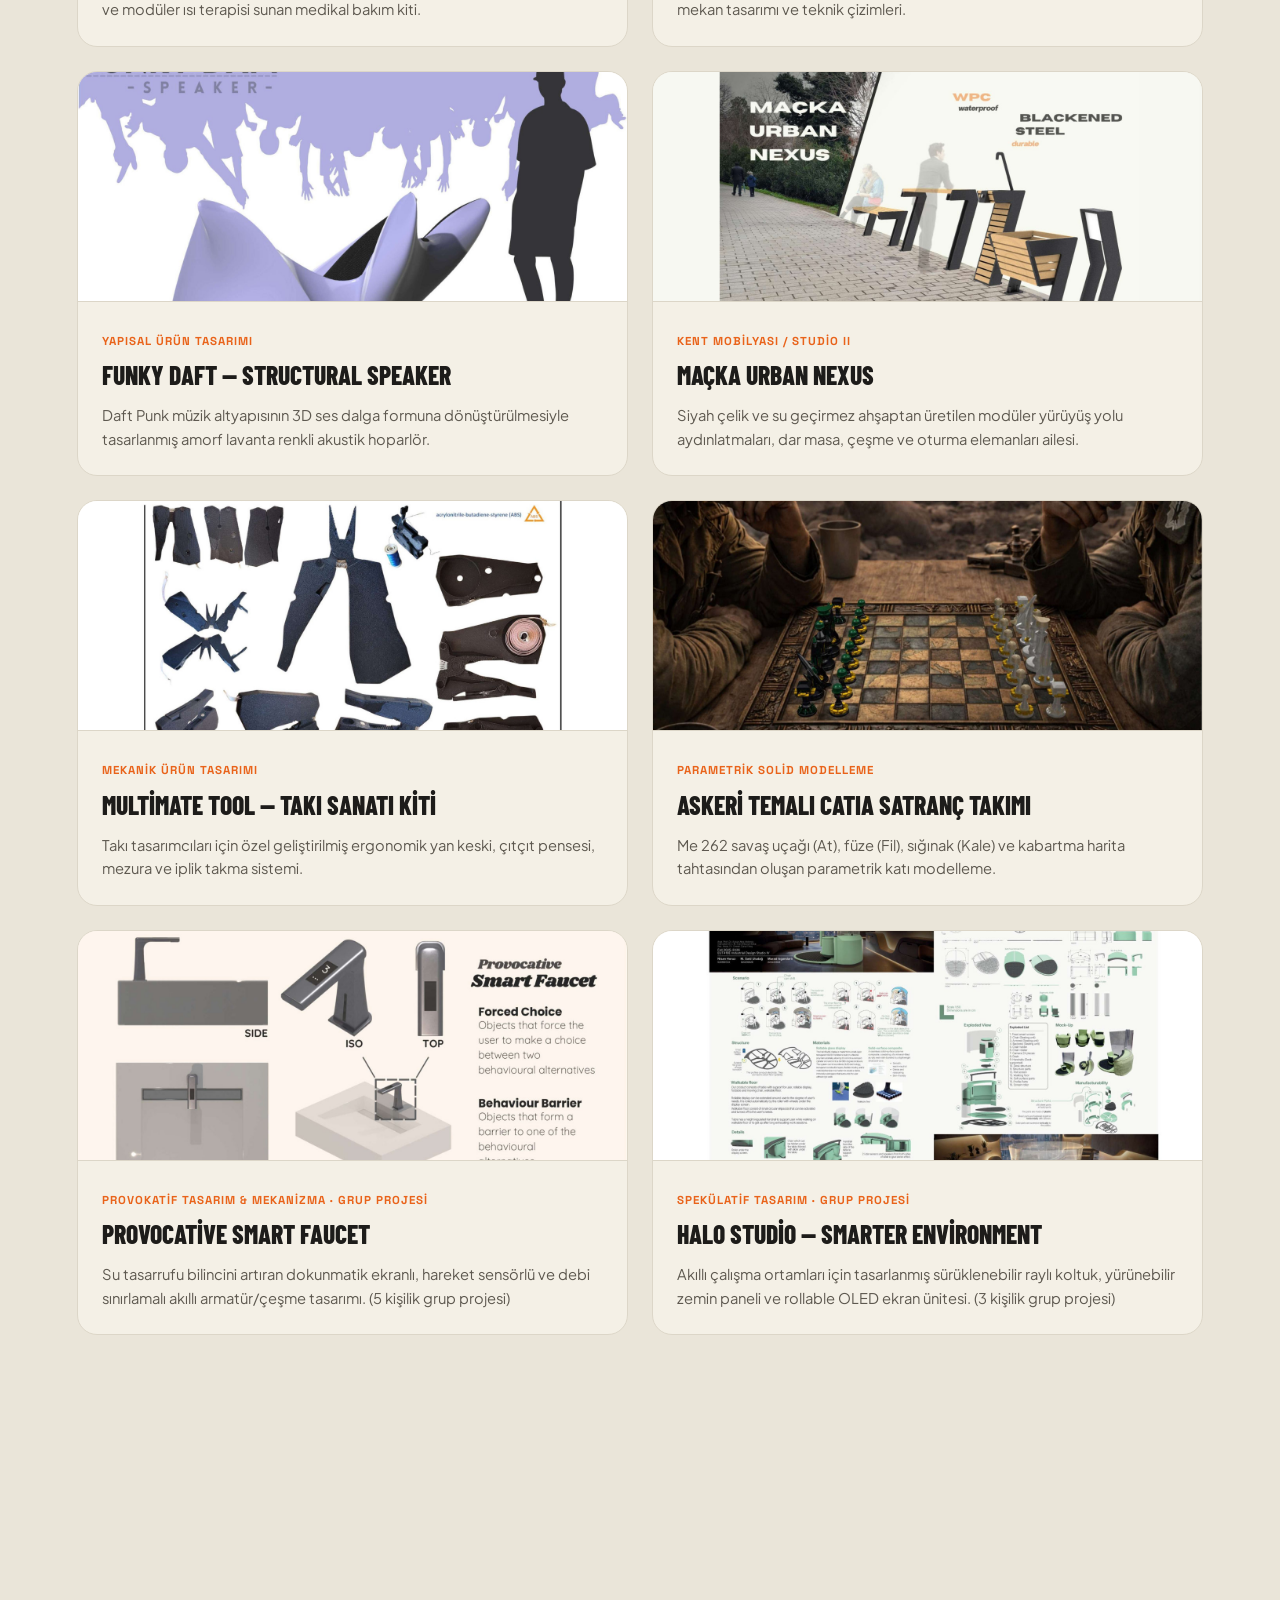
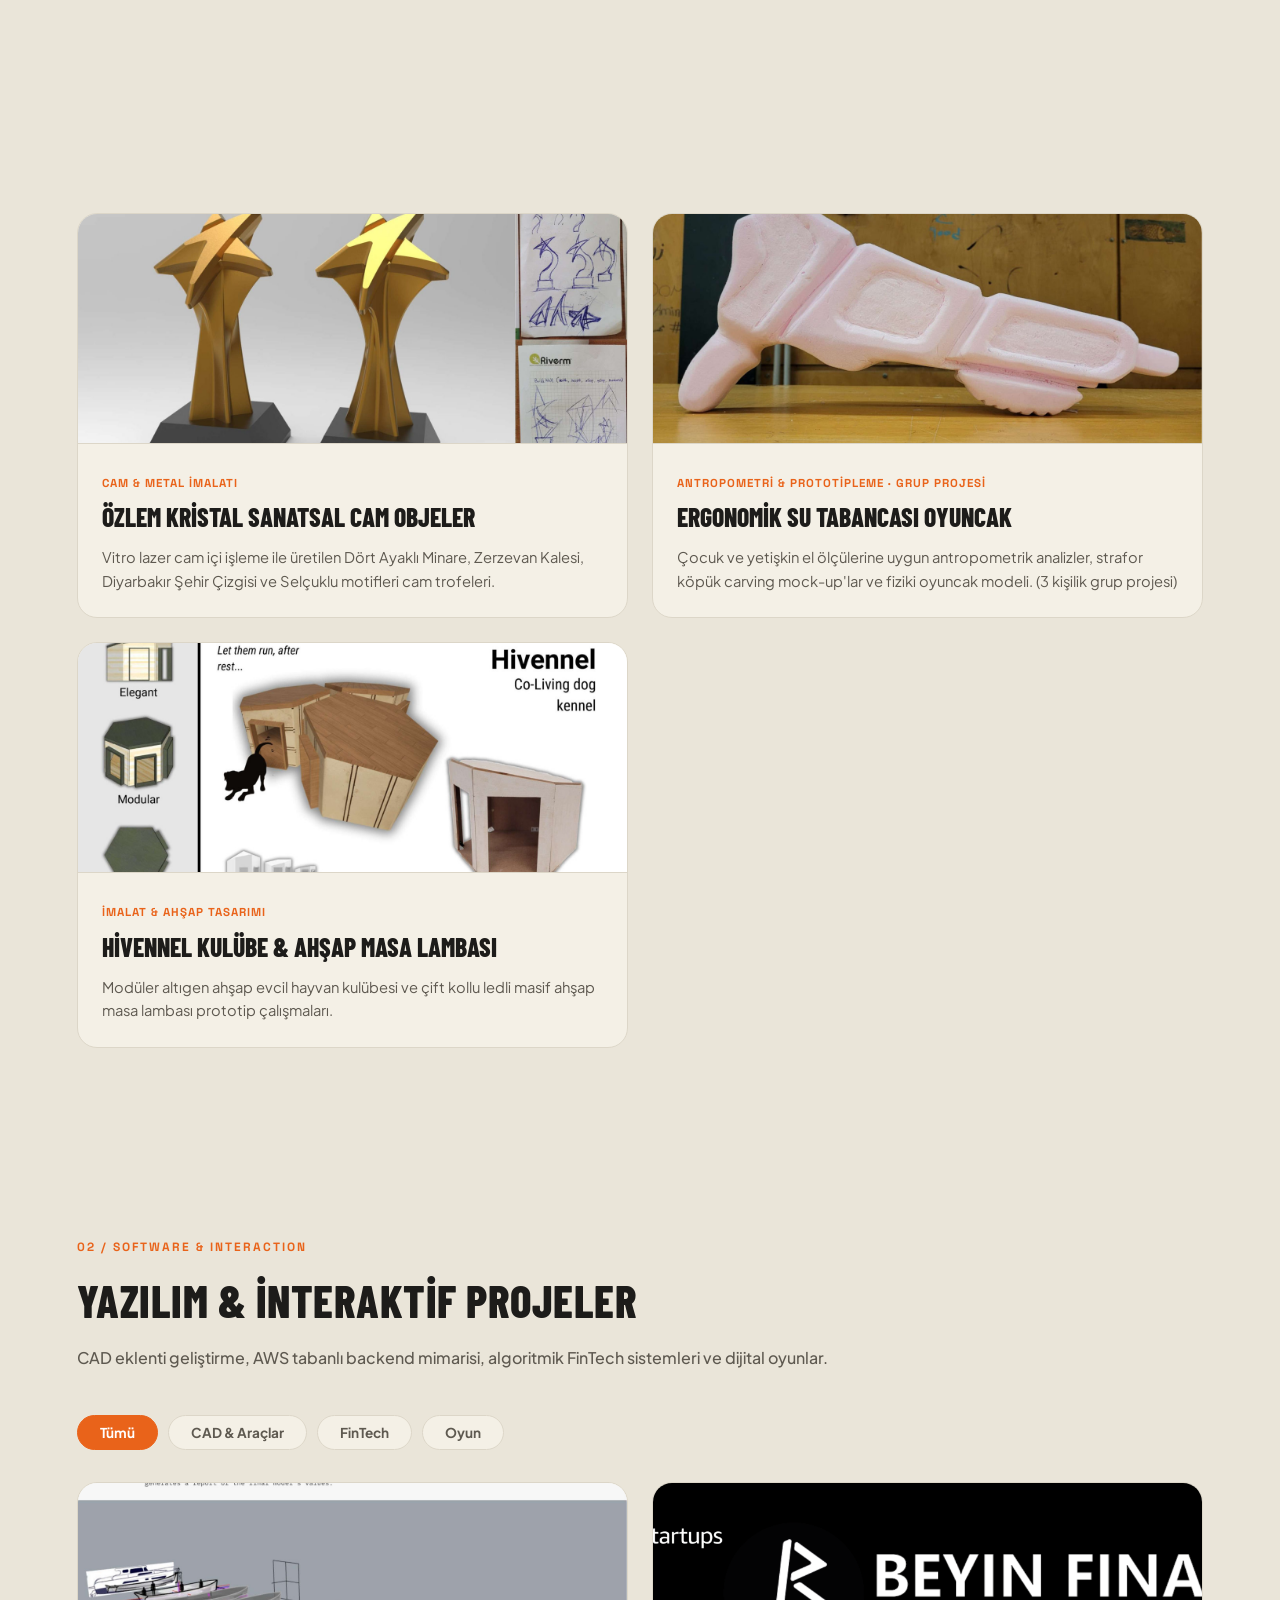
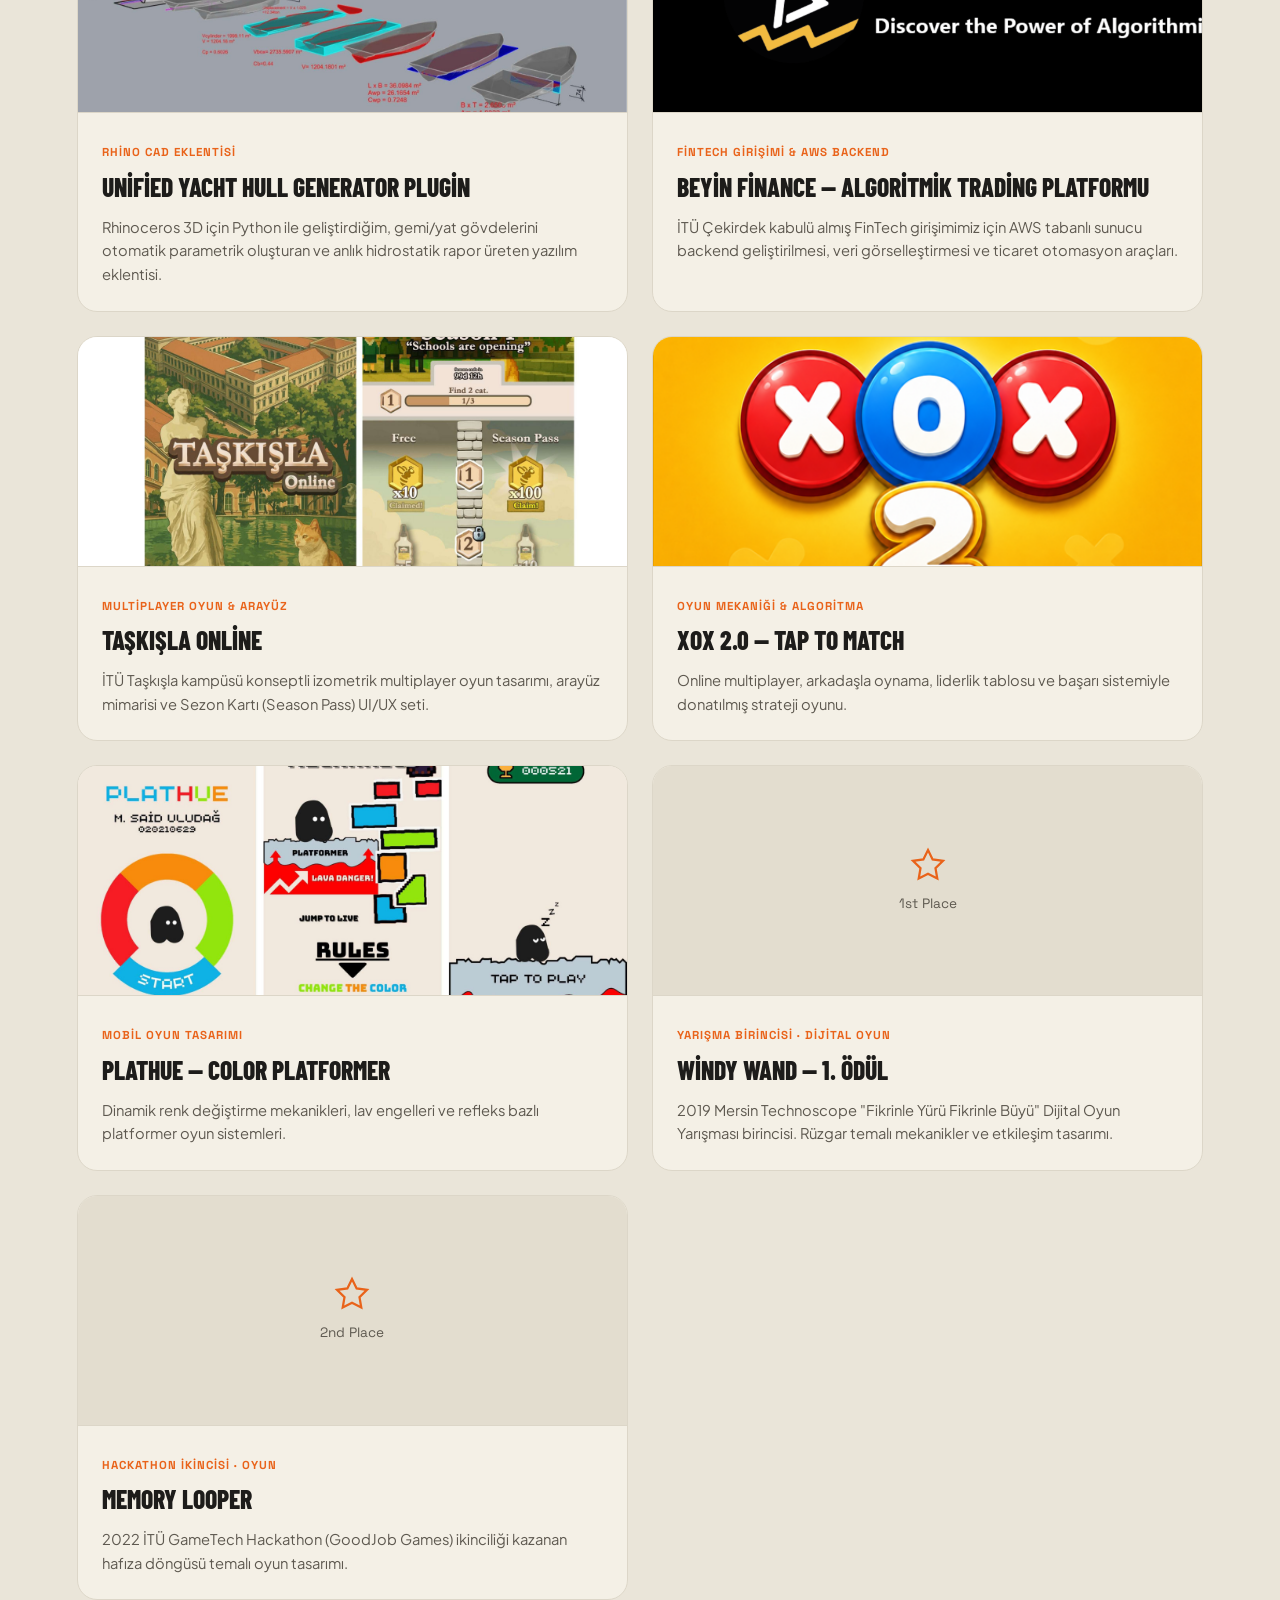
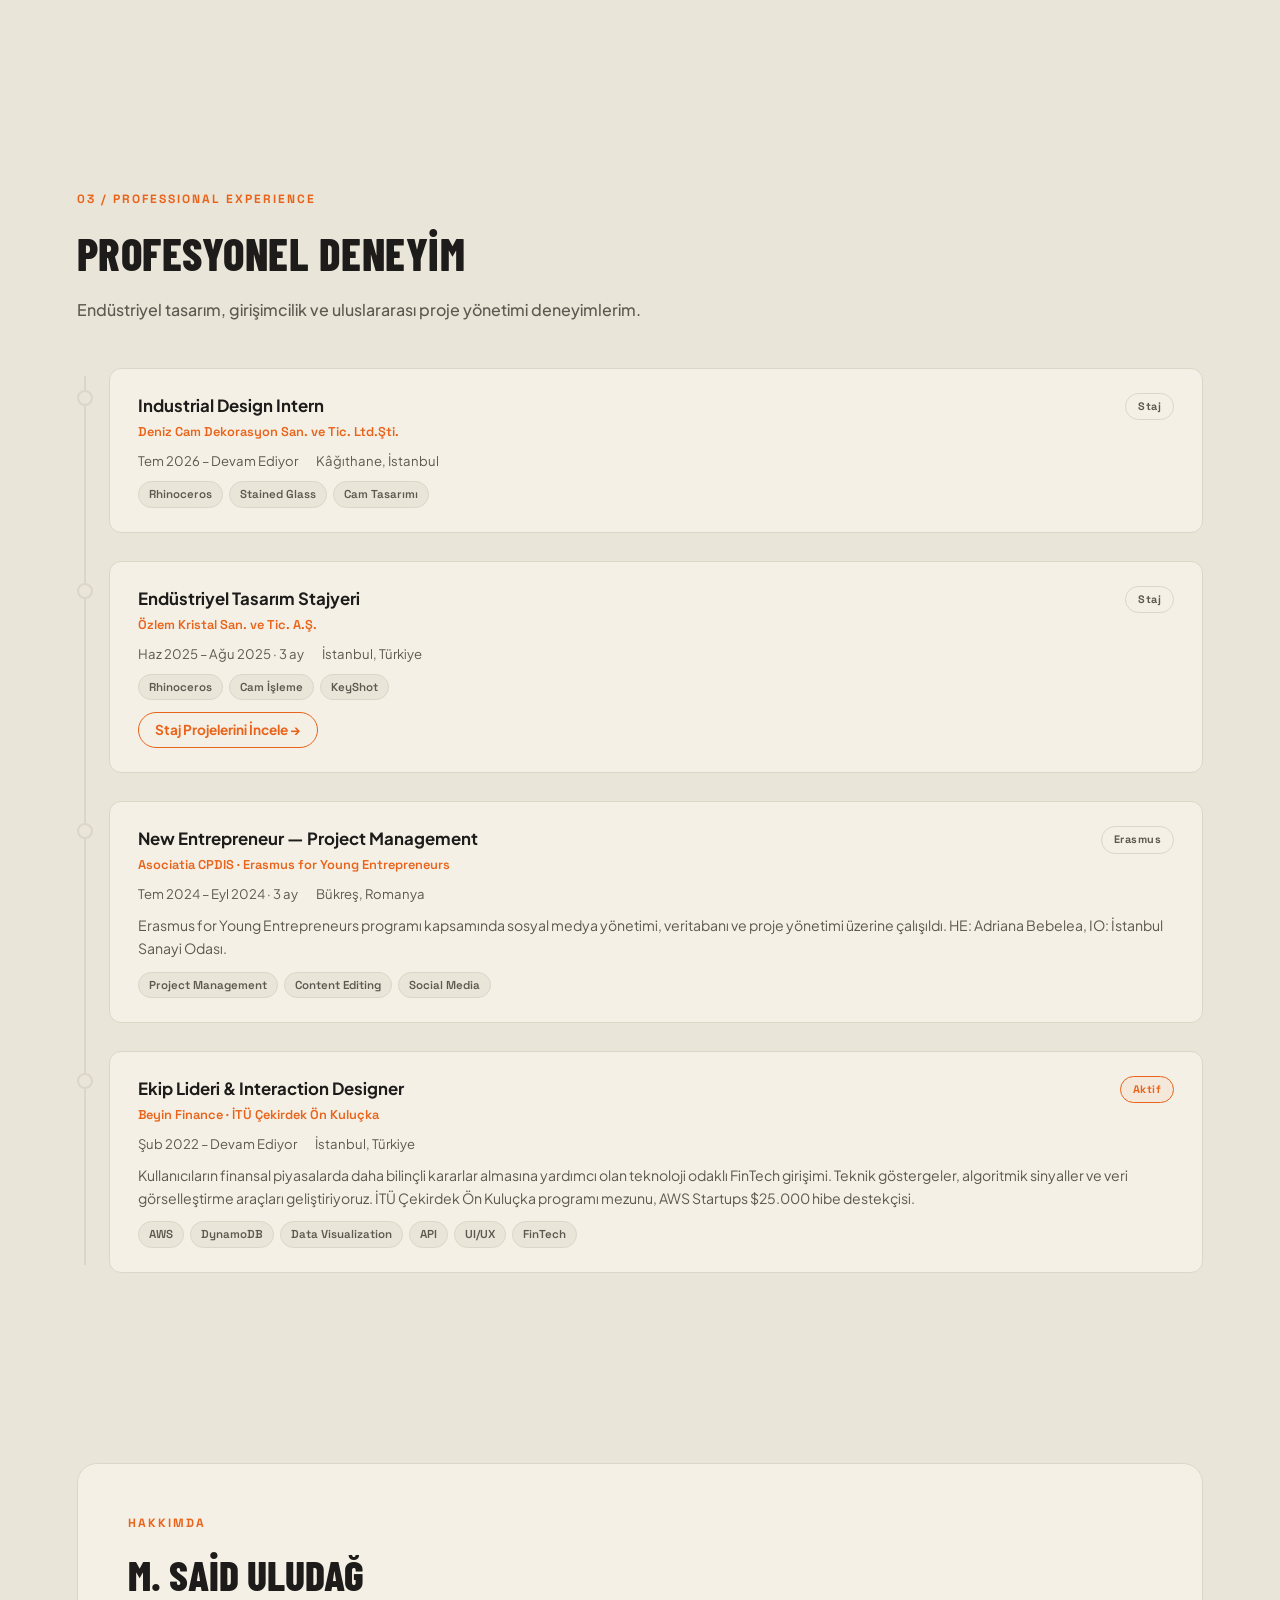
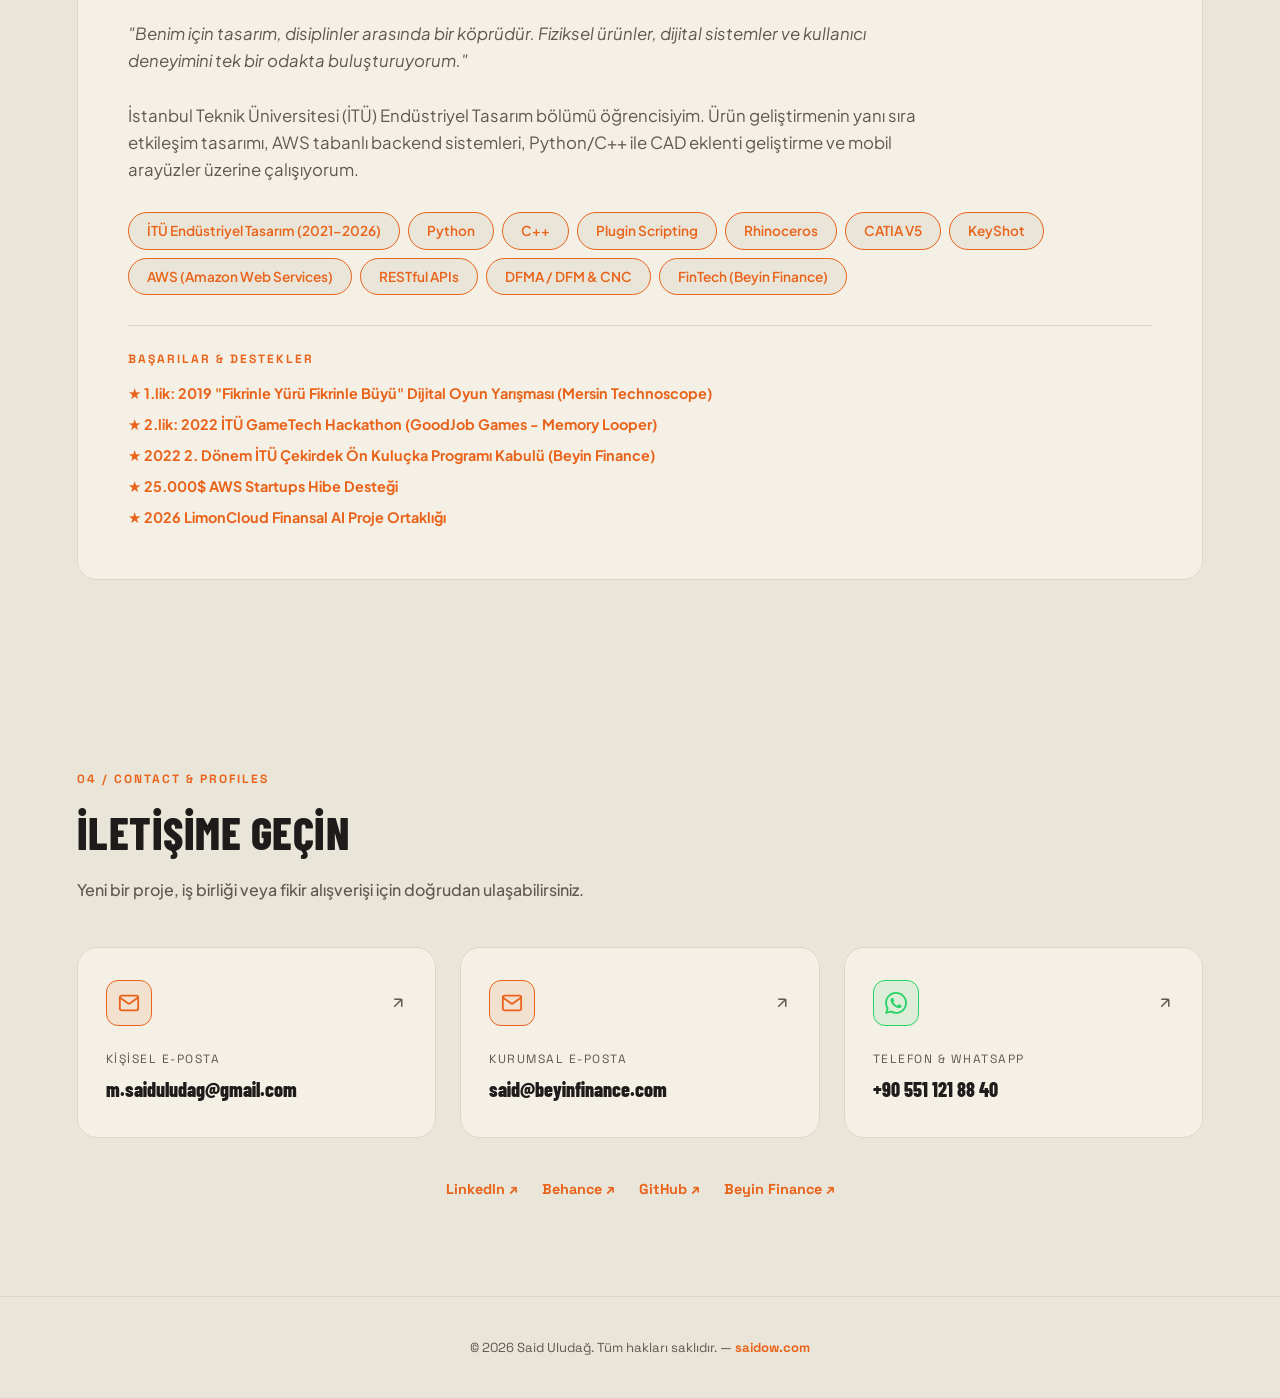
==== commit b47c5c44: "updaye" ====
--- a/index.html
+++ b/index.html
@@ -20,7 +20,7 @@
   <link href="https://fonts.googleapis.com/css2?family=Barlow+Condensed:wght@700;800&family=Plus+Jakarta+Sans:wght@400;500;600;700;800&family=Space+Grotesk:wght@500;700&display=swap" rel="stylesheet">
   
   <!-- CSS -->
-  <link rel="stylesheet" href="style.css?v=18.0">
+  <link rel="stylesheet" href="style.css?v=19.0">
 </head>
 <body>
   <!-- Subtle Grid Background -->
--- a/style.css
+++ b/style.css
@@ -966,13 +966,17 @@
 }
 
 .project-gallery {
-  display: flex;
-  flex-direction: column;
-  gap: 24px;
+  display: grid;
+  grid-template-columns: repeat(auto-fill, minmax(280px, 1fr));
+  gap: 16px;
+  align-items: start;
 }
 
 .project-gallery img {
   width: 100%;
+  height: auto;
+  max-height: 480px;
+  object-fit: contain;
   display: block;
   border: 1.5px solid var(--border-color);
   border-radius: var(--radius-lg);
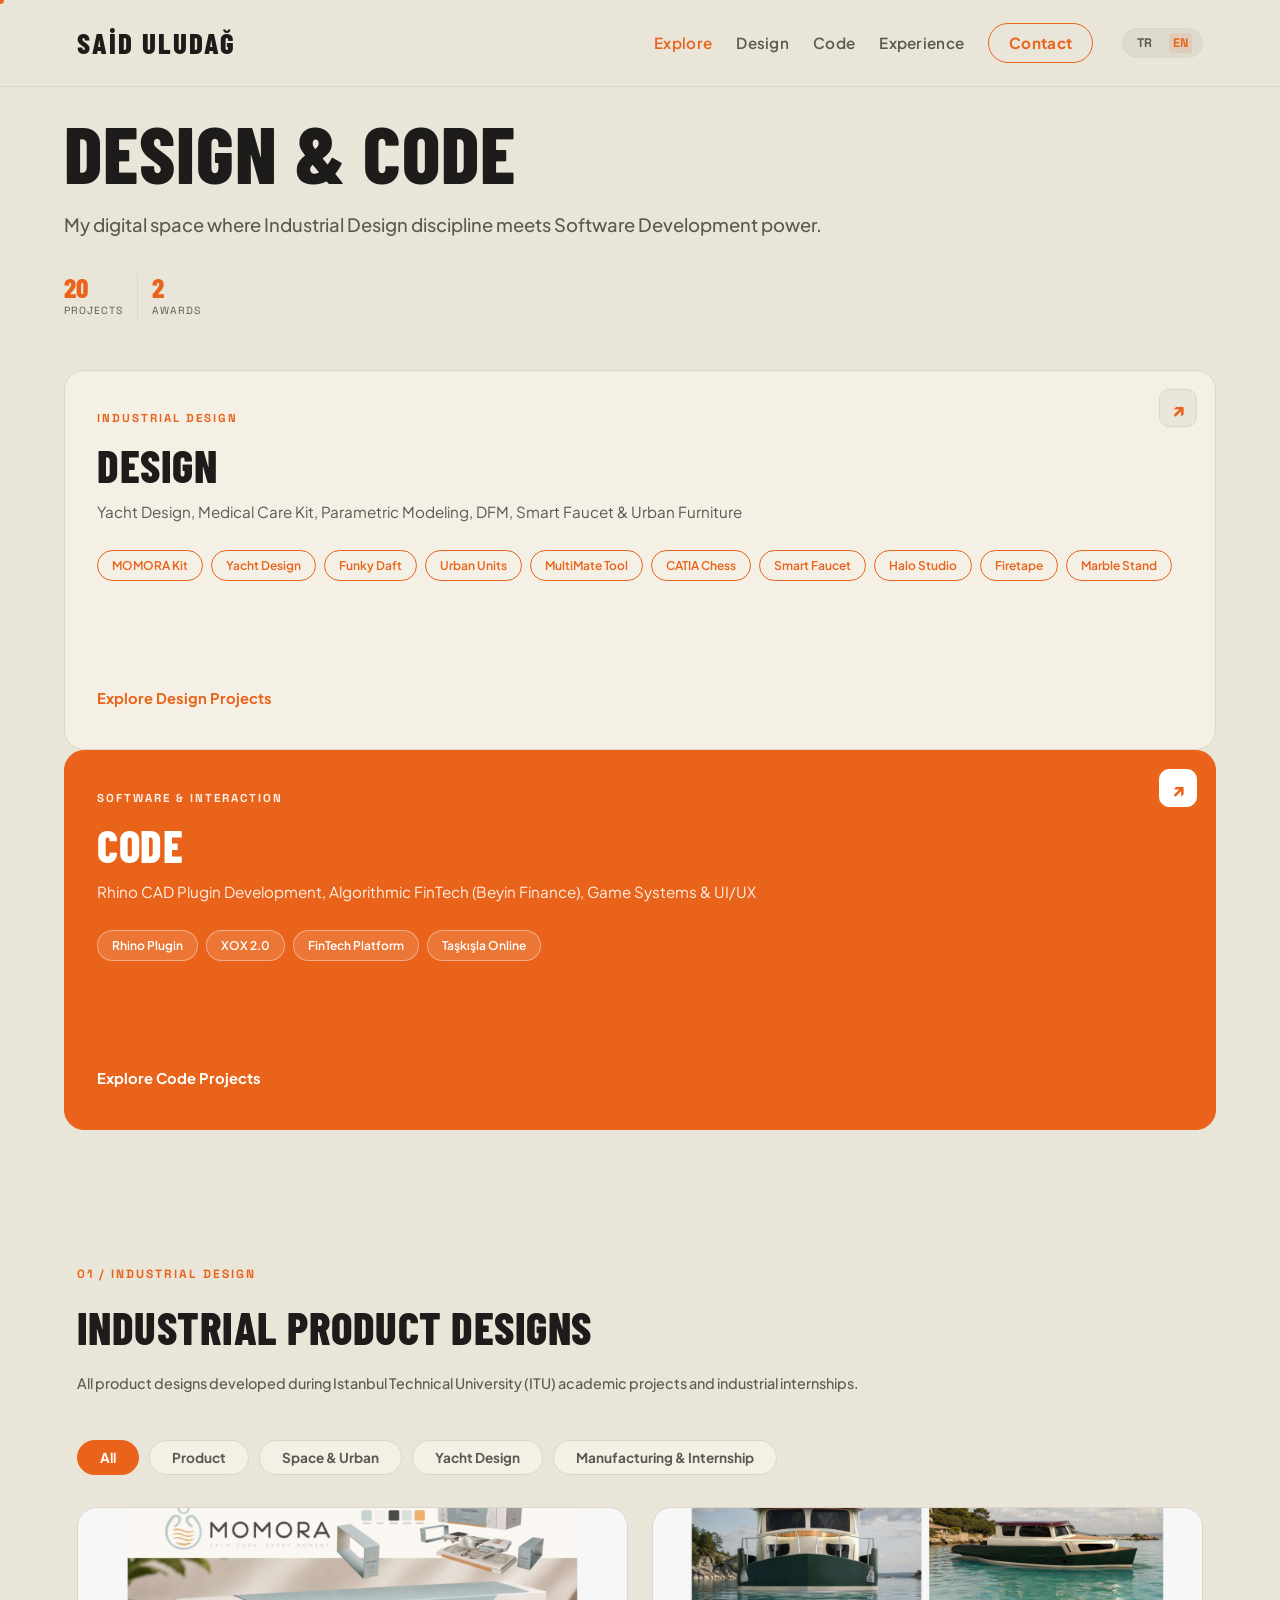
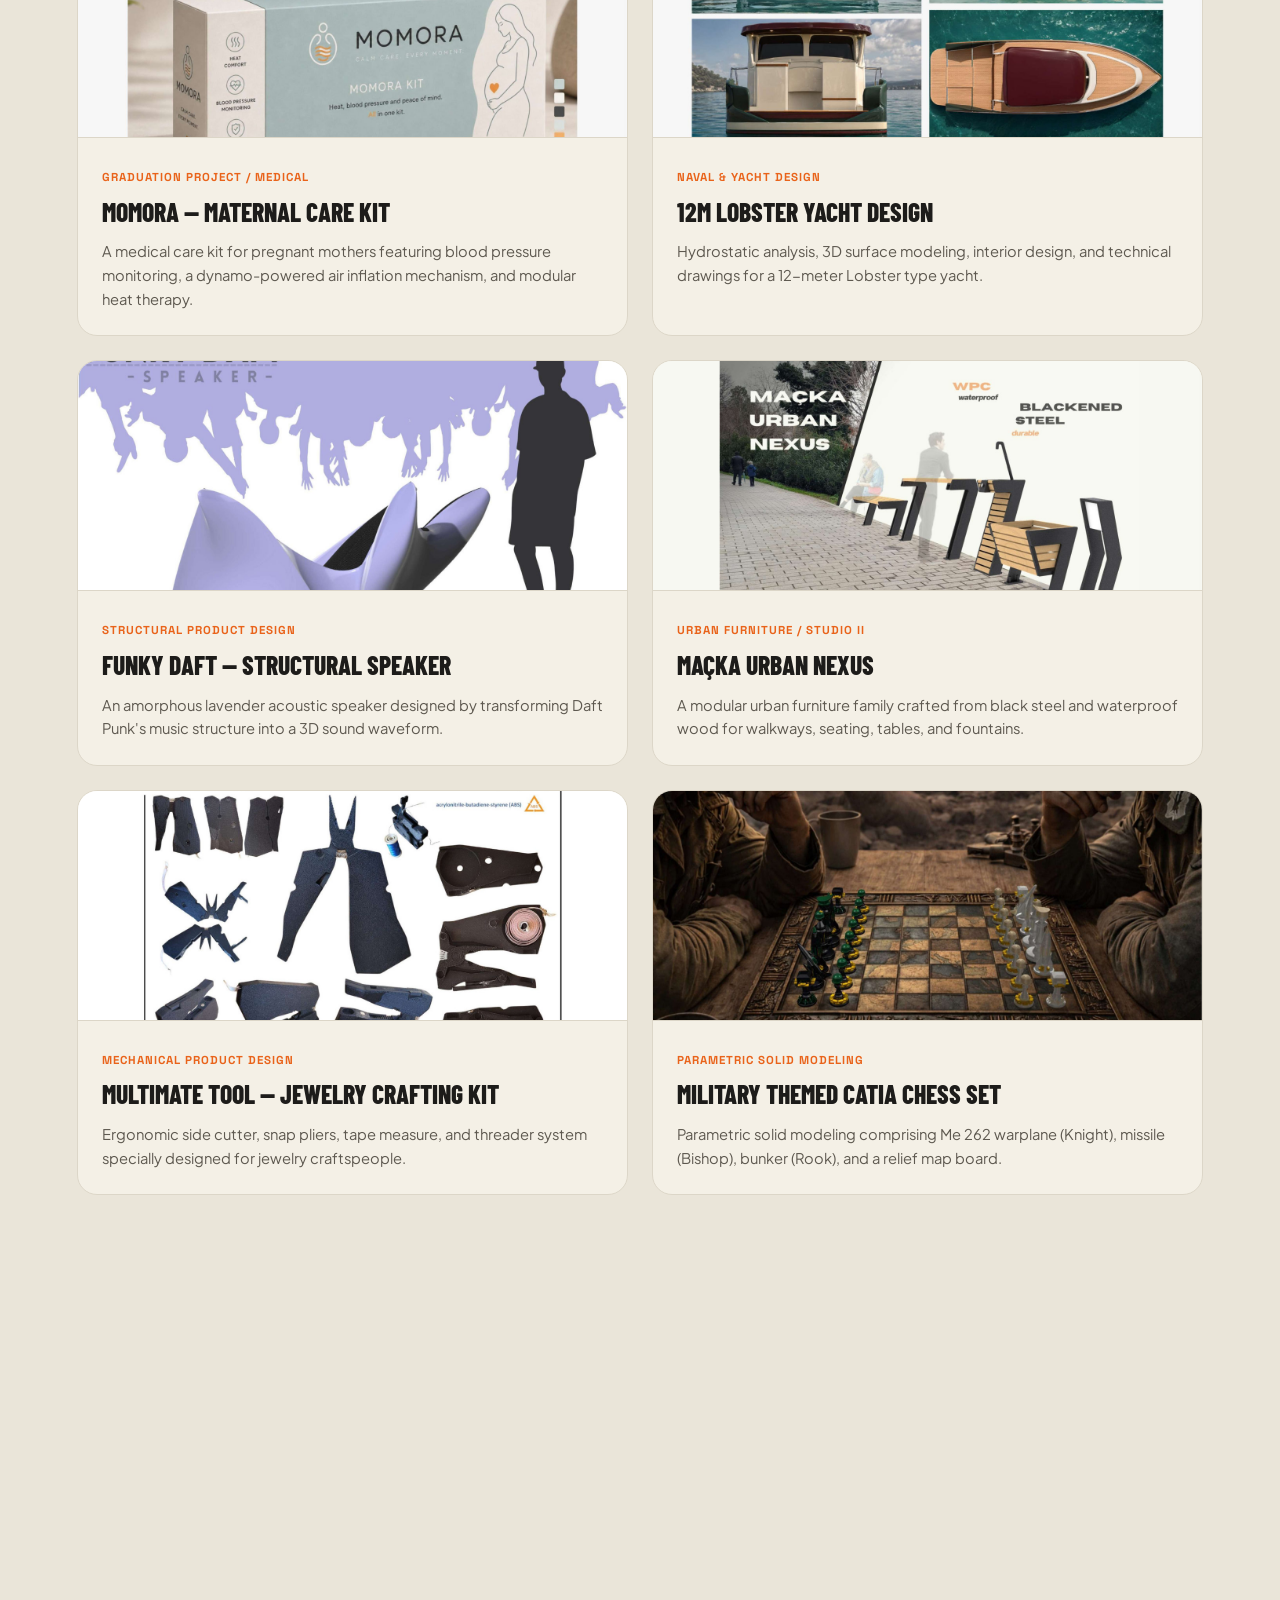
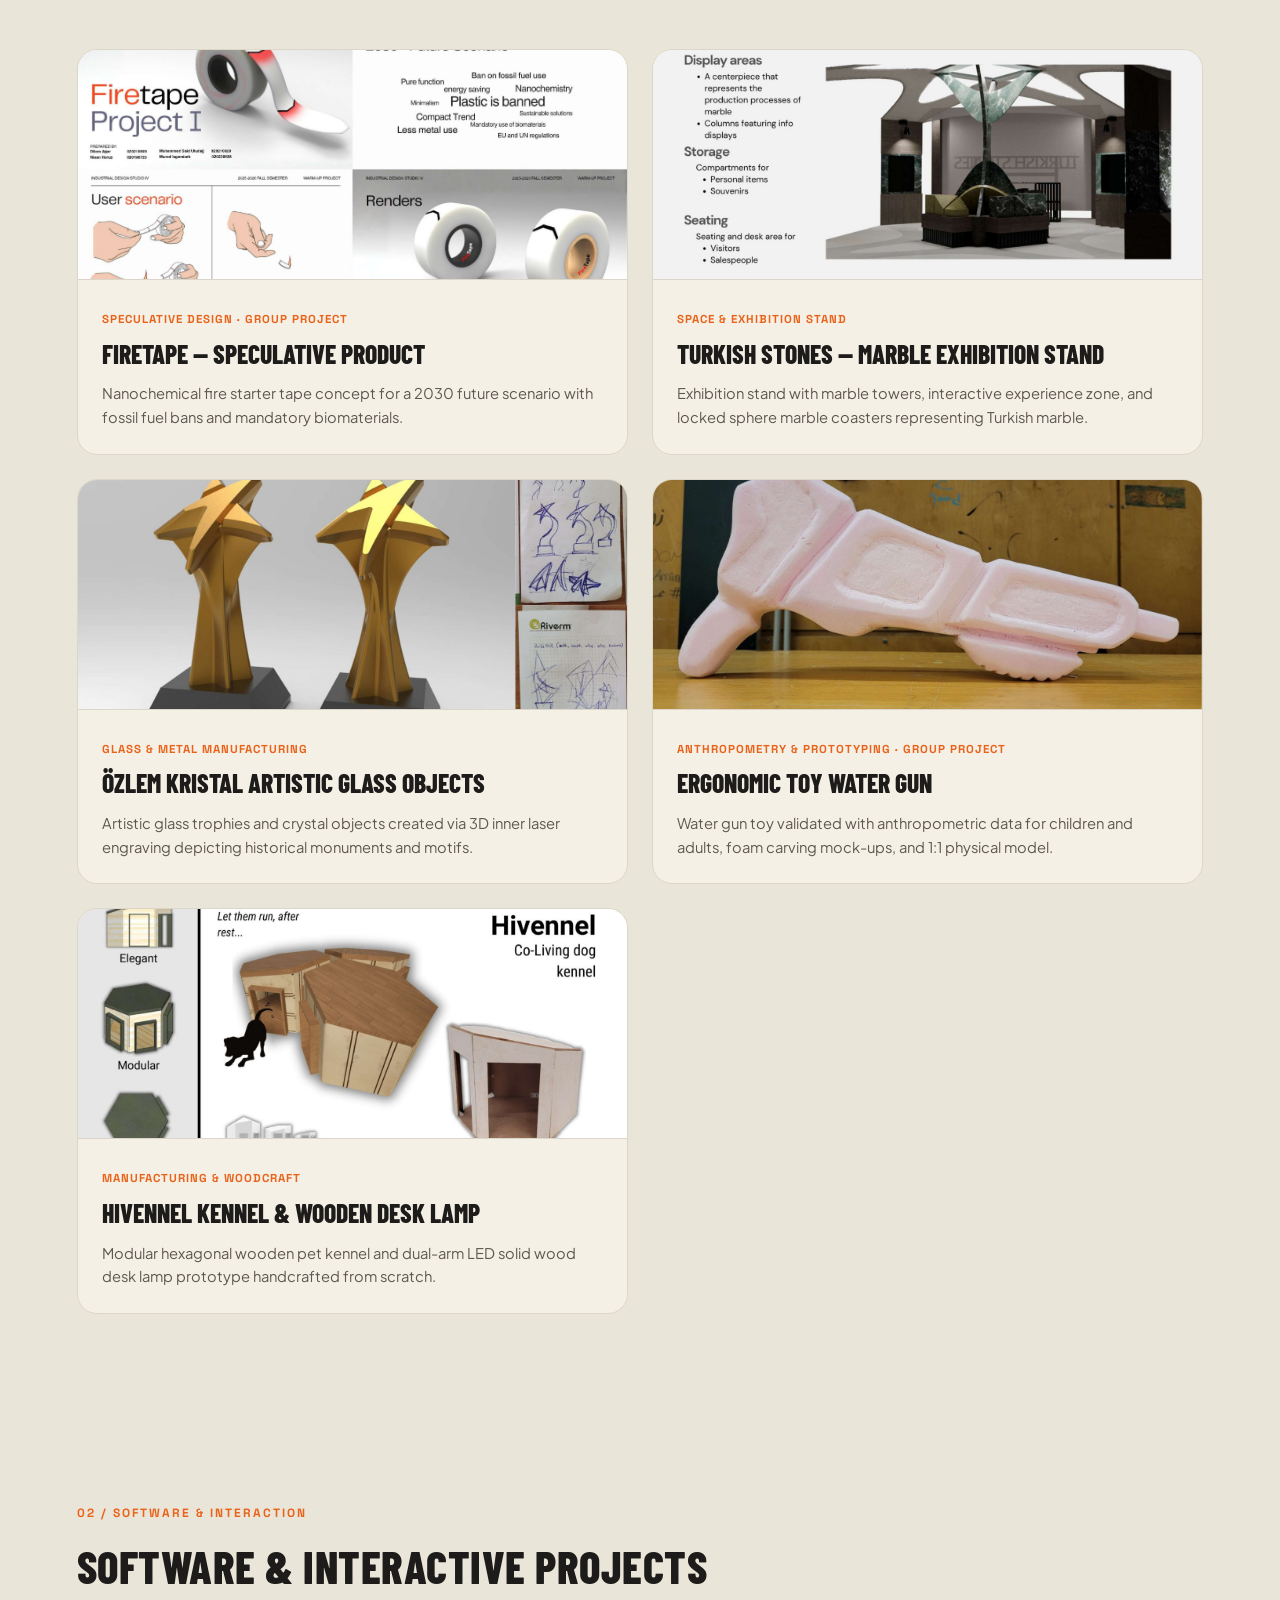
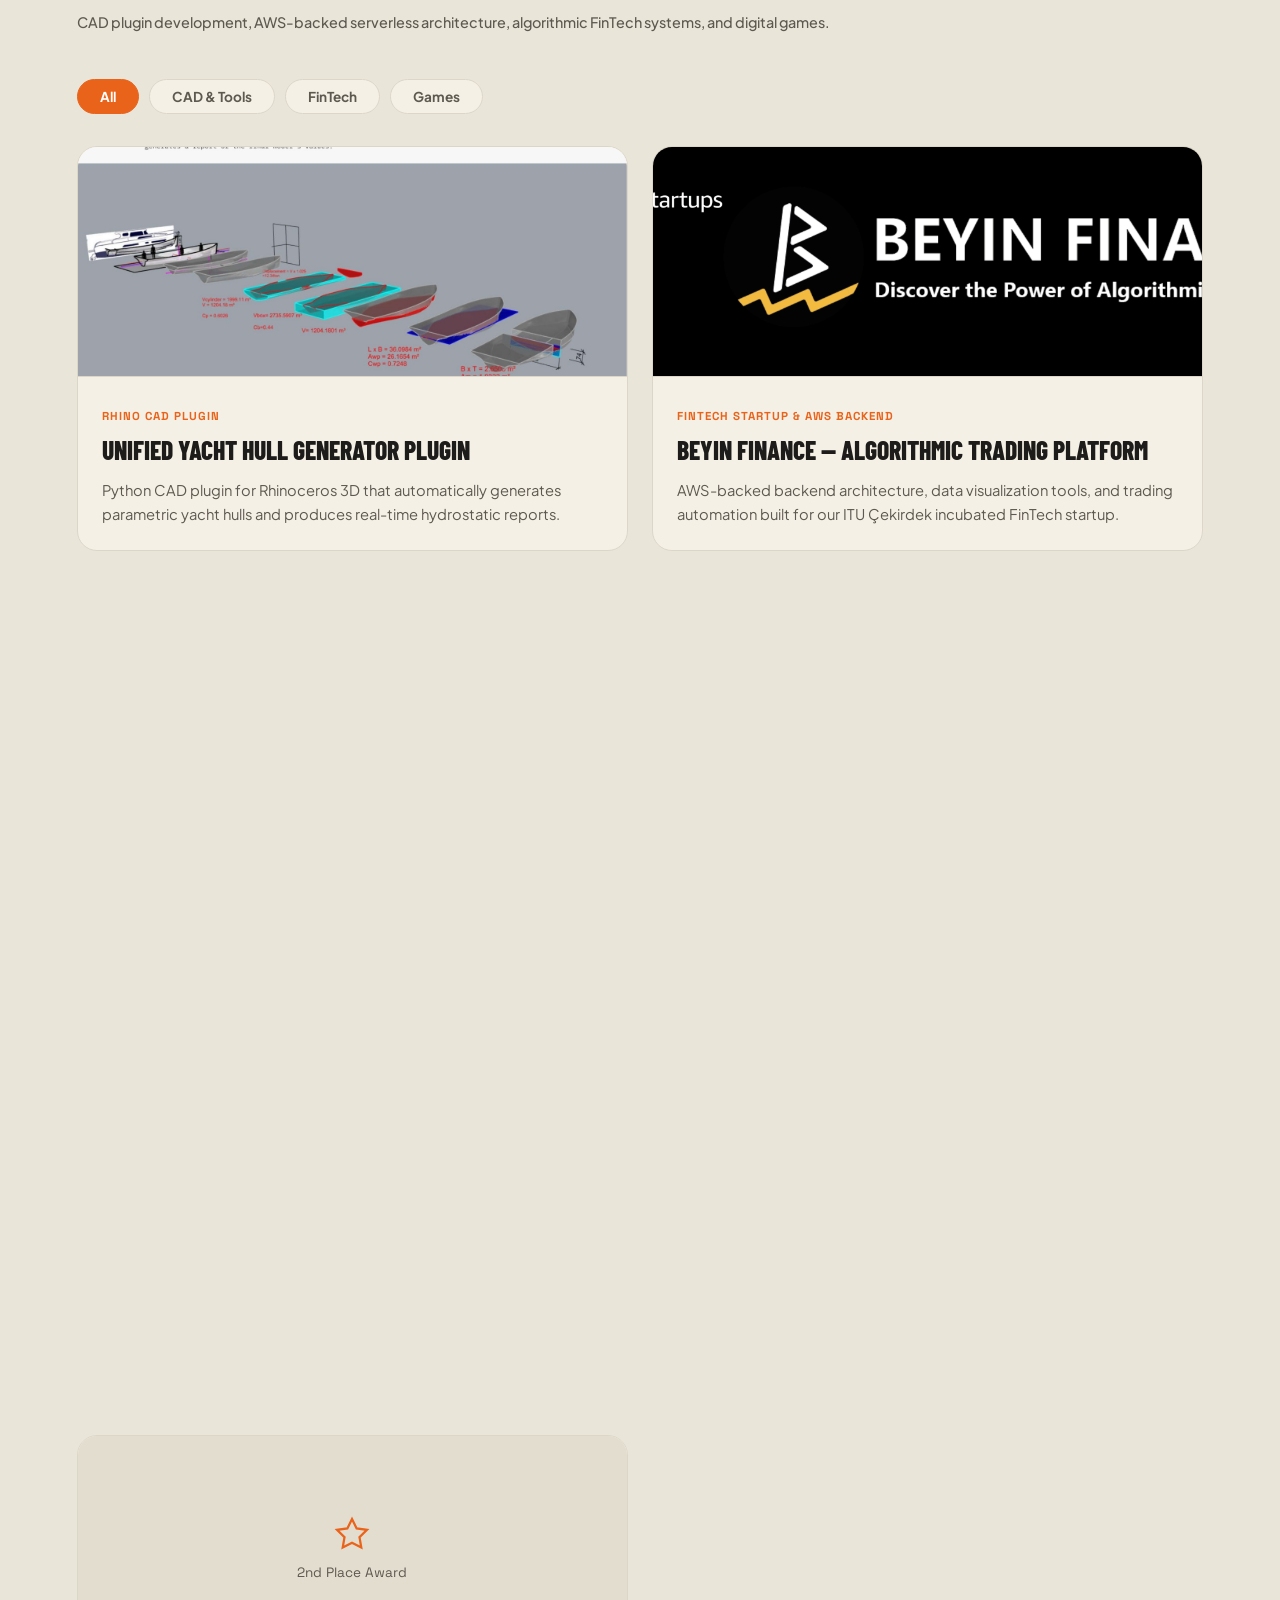
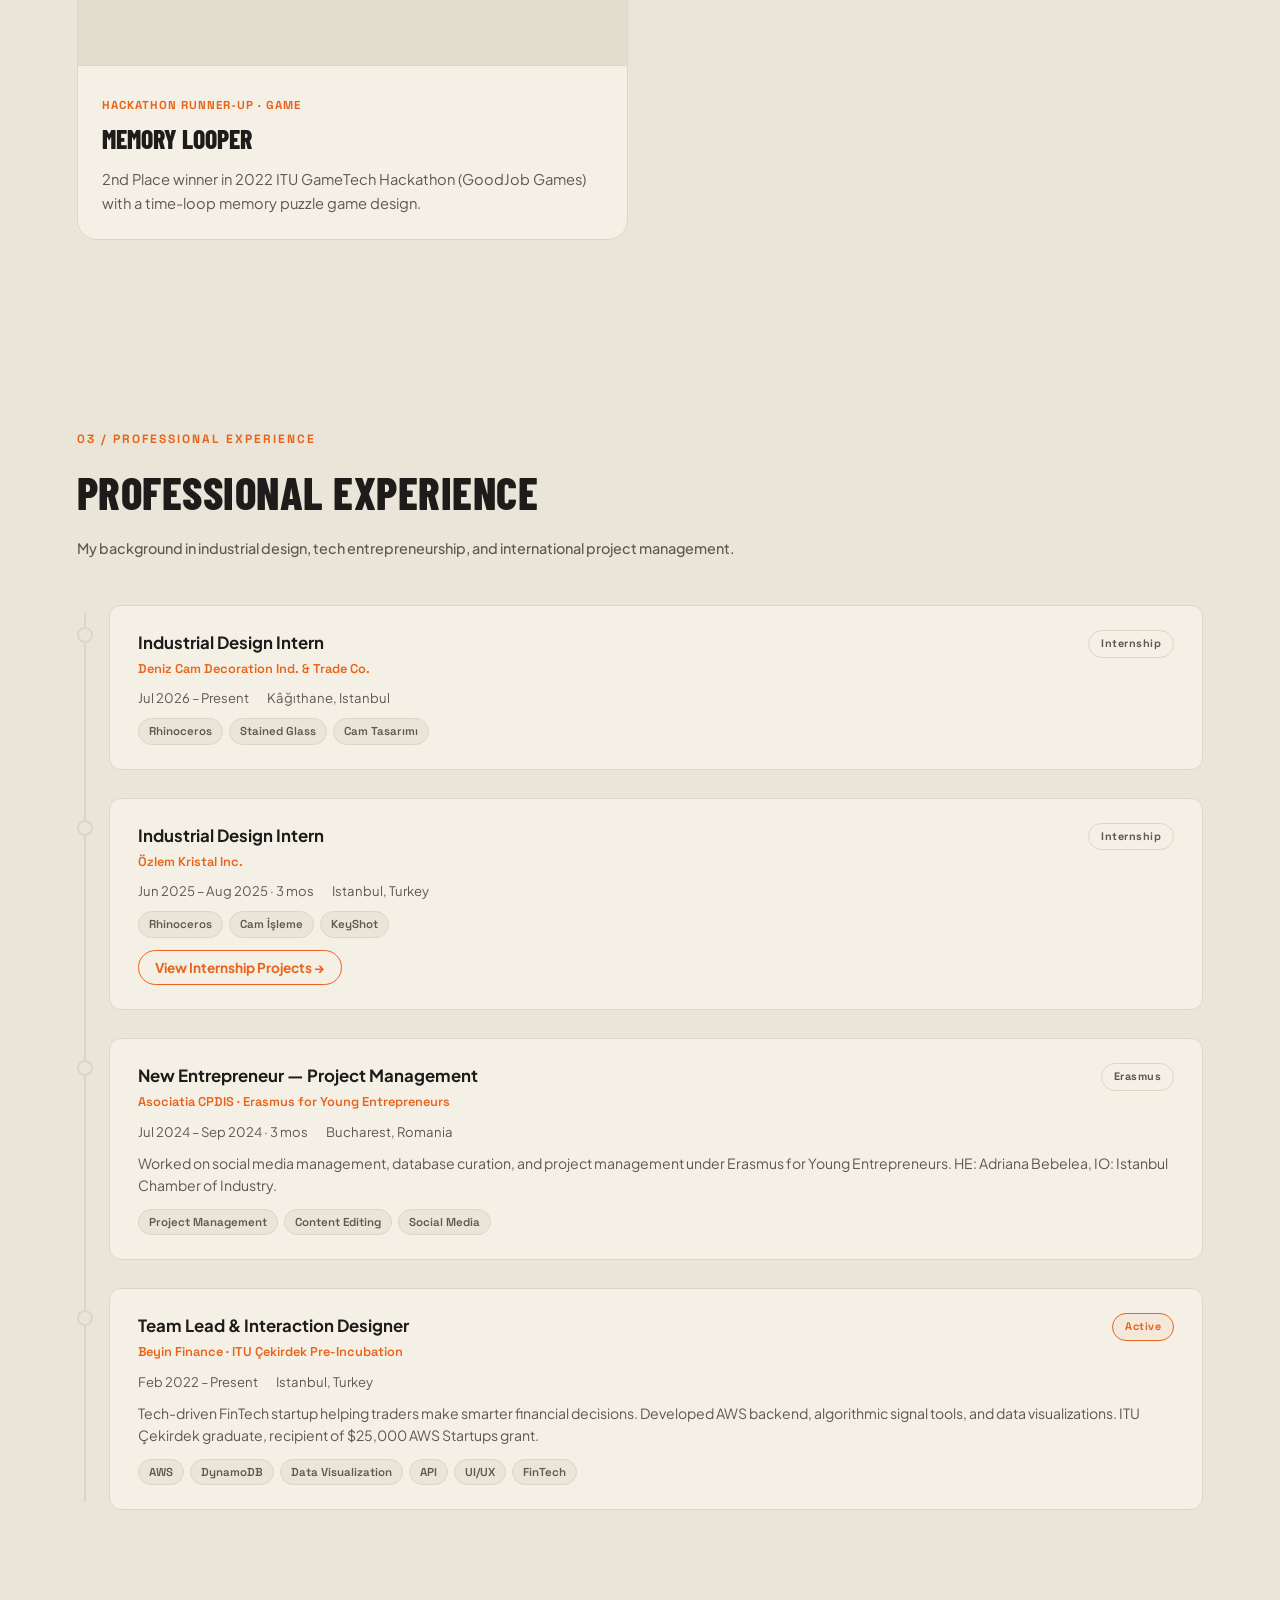
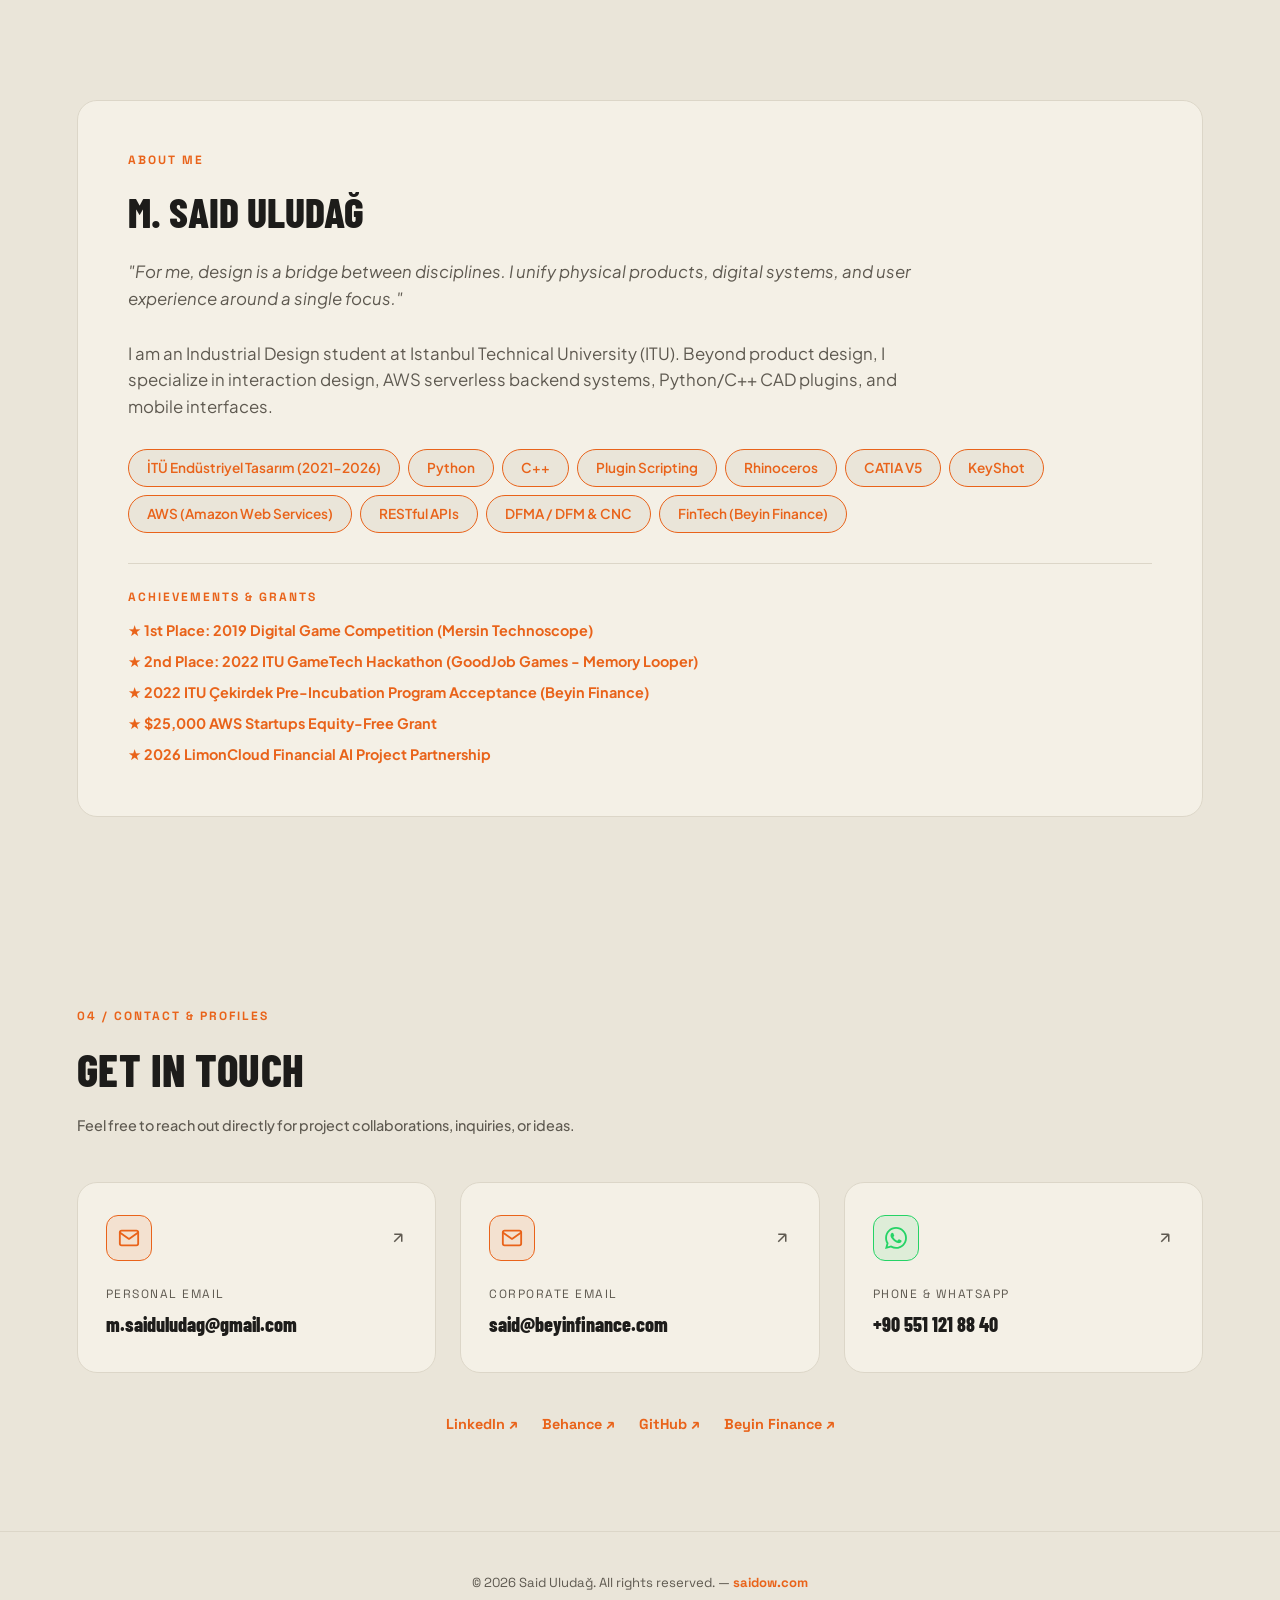
==== commit 0a204d8b: "localisation" ====
--- a/index.html
+++ b/index.html
@@ -31,29 +31,36 @@
     <a href="#" class="brand-logo">
       <span class="brand-name">SAİD ULUDAĞ</span>
     </a>
-    <nav class="nav-links">
-      <a href="#hub" class="nav-link active">Keşfet</a>
-      <a href="#design" class="nav-link">Design</a>
-      <a href="#code" class="nav-link">Code</a>
-      <a href="#experience" class="nav-link">Deneyim</a>
-      <a href="#contact" class="nav-link btn-contact">İletişim</a>
-    </nav>
+    <div class="nav-right">
+      <nav class="nav-links">
+        <a href="#hub" class="nav-link active" data-i18n="nav_explore">Keşfet</a>
+        <a href="#design" class="nav-link" data-i18n="nav_design">Design</a>
+        <a href="#code" class="nav-link" data-i18n="nav_code">Code</a>
+        <a href="#experience" class="nav-link" data-i18n="nav_experience">Deneyim</a>
+        <a href="#contact" class="nav-link btn-contact" data-i18n="nav_contact">İletişim</a>
+      </nav>
+      <div class="lang-switch">
+        <button id="lang-tr" class="lang-btn active" aria-label="Türkçe">TR</button>
+        <span class="lang-divider">/</span>
+        <button id="lang-en" class="lang-btn" aria-label="English">EN</button>
+      </div>
+    </div>
   </header>
 
   <!-- Hero / Hub Selection Section -->
   <section id="hub" class="hero-section">
     <div class="hero-header">
       <h1 class="hero-title">Design & Code</h1>
-      <p class="hero-subtitle">Endüstriyel Tasarım disiplini ile Yazılım geliştirme gücünün buluştuğu dijital alanım.</p>
+      <p class="hero-subtitle" data-i18n="hero_subtitle">Endüstriyel Tasarım disiplini ile Yazılım geliştirme gücünün buluştuğu dijital alanım.</p>
 
       <div class="hero-stats">
         <div class="hero-stat">
           <span class="hero-stat-value" data-count="20">0</span>
-          <span class="hero-stat-label">Proje</span>
+          <span class="hero-stat-label" data-i18n="hero_stat_projects">Proje</span>
         </div>
         <div class="hero-stat">
           <span class="hero-stat-value" data-count="2">0</span>
-          <span class="hero-stat-label">Yarışma Ödülü</span>
+          <span class="hero-stat-label" data-i18n="hero_stat_awards">Yarışma Ödülü</span>
         </div>
       </div>
     </div>
@@ -63,9 +70,9 @@
       <!-- Design Card -->
       <a href="#design" class="hub-card">
         <div class="card-top">
-          <div class="card-badge">INDUSTRIAL DESIGN</div>
-          <h2 class="card-title">DESIGN</h2>
-          <p class="card-desc">Yat Tasarımı, Medikal Ürün Kiti, Parametrik Modelleme, DFM, Akıllı Armatür & Kent Mobilyaları</p>
+          <div class="card-badge" data-i18n="hub_design_badge">INDUSTRIAL DESIGN</div>
+          <h2 class="card-title" data-i18n="hub_design_title">DESIGN</h2>
+          <p class="card-desc" data-i18n="hub_design_desc">Yat Tasarımı, Medikal Ürün Kiti, Parametrik Modelleme, DFM, Akıllı Armatür & Kent Mobilyaları</p>
           <ul class="card-tags">
             <li>MOMORA Kit</li>
             <li>Yacht Design</li>
@@ -80,16 +87,16 @@
           </ul>
         </div>
         <div class="card-cta">
-          <span>Tasarım Projelerini İncele</span>
+          <span data-i18n="hub_design_cta">Tasarım Projelerini İncele</span>
         </div>
       </a>
 
       <!-- Code Card (Highlighted) -->
       <a href="#code" class="hub-card">
         <div class="card-top">
-          <div class="card-badge">SOFTWARE & INTERACTION</div>
-          <h2 class="card-title">CODE</h2>
-          <p class="card-desc">Rhino CAD Eklenti Geliştirme, Algoritmik FinTech (Beyin Finance), Oyun Sistemleri & UI/UX</p>
+          <div class="card-badge" data-i18n="hub_code_badge">SOFTWARE & INTERACTION</div>
+          <h2 class="card-title" data-i18n="hub_code_title">CODE</h2>
+          <p class="card-desc" data-i18n="hub_code_desc">Rhino CAD Eklenti Geliştirme, Algoritmik FinTech (Beyin Finance), Oyun Sistemleri & UI/UX</p>
           <ul class="card-tags">
             <li>Rhino Plugin</li>
             <li>XOX 2.0</li>
@@ -98,7 +105,7 @@
           </ul>
         </div>
         <div class="card-cta">
-          <span>Yazılım Projelerini İncele</span>
+          <span data-i18n="hub_code_cta">Yazılım Projelerini İncele</span>
         </div>
       </a>
     </div>
@@ -107,17 +114,17 @@
   <!-- Design Section -->
   <section id="design" class="section-container">
     <div class="section-header reveal">
-      <span class="section-tag">01 / INDUSTRIAL DESIGN</span>
-      <h2 class="section-title">Endüstriyel Ürün Tasarımlarım</h2>
-      <p class="section-desc">İstanbul Teknik Üniversitesi (İTÜ) akademik projeleri ve endüstriyel staj süreçlerinde geliştirilen tüm ürün tasarımları.</p>
+      <span class="section-tag" data-i18n="design_tag">01 / INDUSTRIAL DESIGN</span>
+      <h2 class="section-title" data-i18n="design_title">Endüstriyel Ürün Tasarımlarım</h2>
+      <p class="section-desc" data-i18n="design_desc">İstanbul Teknik Üniversitesi (İTÜ) akademik projeleri ve endüstriyel staj süreçlerinde geliştirilen tüm ürün tasarımları.</p>
     </div>
 
     <div class="filter-bar reveal" data-target="design-grid">
-      <button data-filter="all" class="active">Tümü</button>
-      <button data-filter="urun">Ürün</button>
-      <button data-filter="mekan">Mekan & Kent</button>
-      <button data-filter="yat">Yat Tasarımı</button>
-      <button data-filter="imalat">İmalat & Staj</button>
+      <button data-filter="all" class="active" data-i18n="filter_all">Tümü</button>
+      <button data-filter="urun" data-i18n="filter_product">Ürün</button>
+      <button data-filter="mekan" data-i18n="filter_urban">Mekan & Kent</button>
+      <button data-filter="yat" data-i18n="filter_yacht">Yat Tasarımı</button>
+      <button data-filter="imalat" data-i18n="filter_manufacturing">İmalat & Staj</button>
     </div>
 
     <div class="portfolio-grid" id="design-grid">
@@ -127,9 +134,9 @@
           <img src="assets/img/momora/hero.jpg" alt="MOMORA Maternal Care Kit ambalaj tasarımı" loading="lazy">
         </div>
         <div class="item-info">
-          <span class="item-category">Mezuniyet Projesi / Medikal</span>
+          <span class="item-category" data-i18n="p_momora_cat">Mezuniyet Projesi / Medikal</span>
           <h3 class="item-title">MOMORA — Maternal Care Kit</h3>
-          <p class="item-desc">Hamile anneler için kan basıncı takibi, dinamolu hava şişirme mekanizması ve modüler ısı terapisi sunan medikal bakım kiti.</p>
+          <p class="item-desc" data-i18n="p_momora_desc">Hamile anneler için kan basıncı takibi, dinamolu hava şişirme mekanizması ve modüler ısı terapisi sunan medikal bakım kiti.</p>
         </div>
       </a>
 
@@ -139,9 +146,9 @@
           <img src="assets/img/yacht/hero.jpg" alt="12m Lobster Yacht render görselleri" loading="lazy">
         </div>
         <div class="item-info">
-          <span class="item-category">Gemi & Yat Tasarımı</span>
+          <span class="item-category" data-i18n="p_yacht_cat">Gemi & Yat Tasarımı</span>
           <h3 class="item-title">12m Lobster Yacht Design</h3>
-          <p class="item-desc">12 metrelik Lobster tipi yatın hidrostatik analizi, 3D yüzey modellemesi, iç mekan tasarımı ve teknik çizimleri.</p>
+          <p class="item-desc" data-i18n="p_yacht_desc">12 metrelik Lobster tipi yatın hidrostatik analizi, 3D yüzey modellemesi, iç mekan tasarımı ve teknik çizimleri.</p>
         </div>
       </a>
 
@@ -151,9 +158,9 @@
           <img src="assets/img/funky-daft/hero.jpg" alt="Funky Daft yapısal hoparlör tasarımı" loading="lazy">
         </div>
         <div class="item-info">
-          <span class="item-category">Yapısal Ürün Tasarımı</span>
+          <span class="item-category" data-i18n="p_funky_cat">Yapısal Ürün Tasarımı</span>
           <h3 class="item-title">FUNKY DAFT — Structural Speaker</h3>
-          <p class="item-desc">Daft Punk müzik altyapısının 3D ses dalga formuna dönüştürülmesiyle tasarlanmış amorf lavanta renkli akustik hoparlör.</p>
+          <p class="item-desc" data-i18n="p_funky_desc">Daft Punk müzik altyapısının 3D ses dalga formuna dönüştürülmesiyle tasarlanmış amorf lavanta renkli akustik hoparlör.</p>
         </div>
       </a>
 
@@ -163,9 +170,9 @@
           <img src="assets/img/urban-nexus/hero.jpg" alt="Maçka Urban Nexus kent mobilyası konsepti" loading="lazy">
         </div>
         <div class="item-info">
-          <span class="item-category">Kent Mobilyası / Studio II</span>
+          <span class="item-category" data-i18n="p_urban_cat">Kent Mobilyası / Studio II</span>
           <h3 class="item-title">Maçka Urban Nexus</h3>
-          <p class="item-desc">Siyah çelik ve su geçirmez ahşaptan üretilen modüler yürüyüş yolu aydınlatmaları, dar masa, çeşme ve oturma elemanları ailesi.</p>
+          <p class="item-desc" data-i18n="p_urban_desc">Siyah çelik ve su geçirmez ahşaptan üretilen modüler yürüyüş yolu aydınlatmaları, dar masa, çeşme ve oturma elemanları ailesi.</p>
         </div>
       </a>
 
@@ -175,9 +182,9 @@
           <img src="assets/img/multimate/hero.jpg" alt="MultiMate Tool ürün detayları" loading="lazy">
         </div>
         <div class="item-info">
-          <span class="item-category">Mekanik Ürün Tasarımı</span>
-          <h3 class="item-title">MultiMate Tool — Takı Sanatı Kiti</h3>
-          <p class="item-desc">Takı tasarımcıları için özel geliştirilmiş ergonomik yan keski, çıtçıt pensesi, mezura ve iplik takma sistemi.</p>
+          <span class="item-category" data-i18n="p_multimate_cat">Mekanik Ürün Tasarımı</span>
+          <h3 class="item-title" data-i18n="p_multimate_title">MultiMate Tool — Takı Sanatı Kiti</h3>
+          <p class="item-desc" data-i18n="p_multimate_desc">Takı tasarımcıları için özel geliştirilmiş ergonomik yan keski, çıtçıt pensesi, mezura ve iplik takma sistemi.</p>
         </div>
       </a>
 
@@ -187,9 +194,9 @@
           <img src="assets/img/catia-chess/hero.jpg" alt="Askeri temalı CATIA satranç takımı" loading="lazy">
         </div>
         <div class="item-info">
-          <span class="item-category">Parametrik Solid Modelleme</span>
-          <h3 class="item-title">Askeri Temalı CATIA Satranç Takımı</h3>
-          <p class="item-desc">Me 262 savaş uçağı (At), füze (Fil), sığınak (Kale) ve kabartma harita tahtasından oluşan parametrik katı modelleme.</p>
+          <span class="item-category" data-i18n="p_chess_cat">Parametrik Solid Modelleme</span>
+          <h3 class="item-title" data-i18n="p_chess_title">Askeri Temalı CATIA Satranç Takımı</h3>
+          <p class="item-desc" data-i18n="p_chess_desc">Me 262 savaş uçağı (At), füze (Fil), sığınak (Kale) ve kabartma harita tahtasından oluşan parametrik katı modelleme.</p>
         </div>
       </a>
 
@@ -199,9 +206,9 @@
           <img src="assets/img/smart-faucet/hero.jpg" alt="Provocative Smart Faucet akıllı armatür" loading="lazy">
         </div>
         <div class="item-info">
-          <span class="item-category">Provokatif Tasarım & Mekanizma · Grup Projesi</span>
+          <span class="item-category" data-i18n="p_faucet_cat">Provokatif Tasarım & Mekanizma · Grup Projesi</span>
           <h3 class="item-title">Provocative Smart Faucet</h3>
-          <p class="item-desc">Su tasarrufu bilincini artıran dokunmatik ekranlı, hareket sensörlü ve debi sınırlamalı akıllı armatür/çeşme tasarımı. (5 kişilik grup projesi)</p>
+          <p class="item-desc" data-i18n="p_faucet_desc">Su tasarrufu bilincini artıran dokunmatik ekranlı, hareket sensörlü ve debi sınırlamalı akıllı armatür/çeşme tasarımı. (5 kişilik grup projesi)</p>
         </div>
       </a>
 
@@ -211,9 +218,9 @@
           <img src="assets/img/halo-studio/hero.jpg" alt="Halo Studio spekülatif çalışma alanı" loading="lazy">
         </div>
         <div class="item-info">
-          <span class="item-category">Spekülatif Tasarım · Grup Projesi</span>
+          <span class="item-category" data-i18n="p_halo_cat">Spekülatif Tasarım · Grup Projesi</span>
           <h3 class="item-title">Halo Studio — Smarter Environment</h3>
-          <p class="item-desc">Akıllı çalışma ortamları için tasarlanmış sürüklenebilir raylı koltuk, yürünebilir zemin paneli ve rollable OLED ekran ünitesi. (3 kişilik grup projesi)</p>
+          <p class="item-desc" data-i18n="p_halo_desc">Akıllı çalışma ortamları için tasarlanmış sürüklenebilir raylı koltuk, yürünebilir zemin paneli ve rollable OLED ekran ünitesi. (3 kişilik grup projesi)</p>
         </div>
       </a>
 
@@ -223,9 +230,9 @@
           <img src="assets/img/firetape/hero.jpg" alt="Firetape spekülatif ürün konsepti" loading="lazy">
         </div>
         <div class="item-info">
-          <span class="item-category">Spekülatif Tasarım · Grup Projesi</span>
+          <span class="item-category" data-i18n="p_firetape_cat">Spekülatif Tasarım · Grup Projesi</span>
           <h3 class="item-title">Firetape — Speculative Product</h3>
-          <p class="item-desc">2030 gelecek senaryosu için nanokimyasal ateş başlatma bandı konsepti. Fosil yakıt yasağı ve biyomalzeme zorunluluğu çerçevesinde tasarlandı. (4 kişilik grup projesi)</p>
+          <p class="item-desc" data-i18n="p_firetape_desc">2030 gelecek senaryosu için nanokimyasal ateş başlatma bandı konsepti. Fosil yakıt yasağı ve biyomalzeme zorunluluğu çerçevesinde tasarlandı. (4 kişilik grup projesi)</p>
         </div>
       </a>
 
@@ -235,9 +242,9 @@
           <img src="assets/img/marble-stand/hero.jpg" alt="Turkish Stones mermer sergi standı" loading="lazy">
         </div>
         <div class="item-info">
-          <span class="item-category">Mekan & Stant Tasarımı</span>
-          <h3 class="item-title">Turkish Stones — Mermer Sergi Standı</h3>
-          <p class="item-desc">Doğal Türk mermerlerini temsil eden mermer kuleler, interaktif deneyim alanı ve kilitli küre mermer bardak altlıkları.</p>
+          <span class="item-category" data-i18n="p_marble_cat">Mekan & Stant Tasarımı</span>
+          <h3 class="item-title" data-i18n="p_marble_title">Turkish Stones — Mermer Sergi Standı</h3>
+          <p class="item-desc" data-i18n="p_marble_desc">Doğal Türk mermerlerini temsil eden mermer kuleler, interaktif deneyim alanı ve kilitli küre mermer bardak altlıkları.</p>
         </div>
       </a>
 
@@ -247,9 +254,9 @@
           <img src="assets/img/ozlem-kristal/hero.jpg" alt="Özlem Kristal sanatsal cam objeler ve trofeler" loading="lazy">
         </div>
         <div class="item-info">
-          <span class="item-category">Cam & Metal İmalatı</span>
-          <h3 class="item-title">Özlem Kristal Sanatsal Cam Objeler</h3>
-          <p class="item-desc">Vitro lazer cam içi işleme ile üretilen Dört Ayaklı Minare, Zerzevan Kalesi, Diyarbakır Şehir Çizgisi ve Selçuklu motifleri cam trofeleri.</p>
+          <span class="item-category" data-i18n="p_ozlem_cat">Cam & Metal İmalatı</span>
+          <h3 class="item-title" data-i18n="p_ozlem_title">Özlem Kristal Sanatsal Cam Objeler</h3>
+          <p class="item-desc" data-i18n="p_ozlem_desc">Vitro lazer cam içi işleme ile üretilen Dört Ayaklı Minare, Zerzevan Kalesi, Diyarbakır Şehir Çizgisi ve Selçuklu motifleri cam trofeleri.</p>
         </div>
       </a>
 
@@ -259,9 +266,9 @@
           <img src="assets/img/water-gun/hero.jpg" alt="Ergonomik su tabancası köpük mock-up" loading="lazy">
         </div>
         <div class="item-info">
-          <span class="item-category">Antropometri & Prototipleme · Grup Projesi</span>
-          <h3 class="item-title">Ergonomik Su Tabancası Oyuncak</h3>
-          <p class="item-desc">Çocuk ve yetişkin el ölçülerine uygun antropometrik analizler, strafor köpük carving mock-up'lar ve fiziki oyuncak modeli. (3 kişilik grup projesi)</p>
+          <span class="item-category" data-i18n="p_watergun_cat">Antropometri & Prototipleme · Grup Projesi</span>
+          <h3 class="item-title" data-i18n="p_watergun_title">Ergonomik Su Tabancası Oyuncak</h3>
+          <p class="item-desc" data-i18n="p_watergun_desc">Çocuk ve yetişkin el ölçülerine uygun antropometrik analizler, strafor köpük carving mock-up'lar ve fiziki oyuncak modeli. (3 kişilik grup projesi)</p>
         </div>
       </a>
 
@@ -271,9 +278,9 @@
           <img src="assets/img/hivennel/hero.jpg" alt="Hivennel modüler ahşap köpek kulübesi" loading="lazy">
         </div>
         <div class="item-info">
-          <span class="item-category">İmalat & Ahşap Tasarımı</span>
-          <h3 class="item-title">Hivennel Kulübe & Ahşap Masa Lambası</h3>
-          <p class="item-desc">Modüler altıgen ahşap evcil hayvan kulübesi ve çift kollu ledli masif ahşap masa lambası prototip çalışmaları.</p>
+          <span class="item-category" data-i18n="p_hivennel_cat">İmalat & Ahşap Tasarımı</span>
+          <h3 class="item-title" data-i18n="p_hivennel_title">Hivennel Kulübe & Ahşap Masa Lambası</h3>
+          <p class="item-desc" data-i18n="p_hivennel_desc">Modüler altıgen ahşap evcil hayvan kulübesi ve çift kollu ledli masif ahşap masa lambası prototip çalışmaları.</p>
         </div>
       </a>
     </div>
@@ -282,16 +289,16 @@
   <!-- Code Section -->
   <section id="code" class="section-container">
     <div class="section-header reveal">
-      <span class="section-tag">02 / SOFTWARE & INTERACTION</span>
-      <h2 class="section-title">Yazılım & İnteraktif Projeler</h2>
-      <p class="section-desc">CAD eklenti geliştirme, AWS tabanlı backend mimarisi, algoritmik FinTech sistemleri ve dijital oyunlar.</p>
+      <span class="section-tag" data-i18n="code_tag">02 / SOFTWARE & INTERACTION</span>
+      <h2 class="section-title" data-i18n="code_title">Yazılım & İnteraktif Projeler</h2>
+      <p class="section-desc" data-i18n="code_desc">CAD eklenti geliştirme, AWS tabanlı backend mimarisi, algoritmik FinTech sistemleri ve dijital oyunlar.</p>
     </div>
 
     <div class="filter-bar reveal" data-target="code-grid">
-      <button data-filter="all" class="active">Tümü</button>
-      <button data-filter="cad">CAD & Araçlar</button>
-      <button data-filter="fintech">FinTech</button>
-      <button data-filter="oyun">Oyun</button>
+      <button data-filter="all" class="active" data-i18n="filter_all">Tümü</button>
+      <button data-filter="cad" data-i18n="filter_cad">CAD & Araçlar</button>
+      <button data-filter="fintech" data-i18n="filter_fintech">FinTech</button>
+      <button data-filter="oyun" data-i18n="filter_game">Oyun</button>
     </div>
 
     <div class="portfolio-grid" id="code-grid">
@@ -301,9 +308,9 @@
           <img src="assets/img/hull-plugin/hero.jpg" alt="Unified Yacht Hull Generator Rhino eklentisi" loading="lazy">
         </div>
         <div class="item-info">
-          <span class="item-category">Rhino CAD Eklentisi</span>
+          <span class="item-category" data-i18n="p_hull_cat">Rhino CAD Eklentisi</span>
           <h3 class="item-title">Unified Yacht Hull Generator Plugin</h3>
-          <p class="item-desc">Rhinoceros 3D için Python ile geliştirdiğim, gemi/yat gövdelerini otomatik parametrik oluşturan ve anlık hidrostatik rapor üreten yazılım eklentisi.</p>
+          <p class="item-desc" data-i18n="p_hull_desc">Rhinoceros 3D için Python ile geliştirdiğim, gemi/yat gövdelerini otomatik parametrik oluşturan ve anlık hidrostatik rapor üreten yazılım eklentisi.</p>
         </div>
       </a>
 
@@ -313,9 +320,9 @@
           <img src="assets/img/beyin-finance/hero.jpg" alt="Beyin Finance ekibi İTÜ Çekirdek" loading="lazy">
         </div>
         <div class="item-info">
-          <span class="item-category">FinTech Girişimi & AWS Backend</span>
-          <h3 class="item-title">Beyin Finance — Algoritmik Trading Platformu</h3>
-          <p class="item-desc">İTÜ Çekirdek kabulü almış FinTech girişimimiz için AWS tabanlı sunucu backend geliştirilmesi, veri görselleştirmesi ve ticaret otomasyon araçları.</p>
+          <span class="item-category" data-i18n="p_beyin_cat">FinTech Girişimi & AWS Backend</span>
+          <h3 class="item-title" data-i18n="p_beyin_title">Beyin Finance — Algoritmik Trading Platformu</h3>
+          <p class="item-desc" data-i18n="p_beyin_desc">İTÜ Çekirdek kabulü almış FinTech girişimimiz için AWS tabanlı sunucu backend geliştirilmesi, veri görselleştirmesi ve ticaret otomasyon araçları.</p>
         </div>
       </a>
 
@@ -325,9 +332,9 @@
           <img src="assets/img/taskisla/hero.jpg" alt="Taşkışla Online oyun arayüzü" loading="lazy">
         </div>
         <div class="item-info">
-          <span class="item-category">Multiplayer Oyun & Arayüz</span>
+          <span class="item-category" data-i18n="p_taskisla_cat">Multiplayer Oyun & Arayüz</span>
           <h3 class="item-title">Taşkışla Online</h3>
-          <p class="item-desc">İTÜ Taşkışla kampüsü konseptli izometrik multiplayer oyun tasarımı, arayüz mimarisi ve Sezon Kartı (Season Pass) UI/UX seti.</p>
+          <p class="item-desc" data-i18n="p_taskisla_desc">İTÜ Taşkışla kampüsü konseptli izometrik multiplayer oyun tasarımı, arayüz mimarisi ve Sezon Kartı (Season Pass) UI/UX seti.</p>
         </div>
       </a>
 
@@ -337,9 +344,9 @@
           <img src="assets/img/xox/hero.jpg" alt="XOX 2.0 Tap to Match oyun ikonu" loading="lazy">
         </div>
         <div class="item-info">
-          <span class="item-category">Oyun Mekaniği & Algoritma</span>
+          <span class="item-category" data-i18n="p_xox_cat">Oyun Mekaniği & Algoritma</span>
           <h3 class="item-title">XOX 2.0 — Tap to Match</h3>
-          <p class="item-desc">Online multiplayer, arkadaşla oynama, liderlik tablosu ve başarı sistemiyle donatılmış strateji oyunu.</p>
+          <p class="item-desc" data-i18n="p_xox_desc">Online multiplayer, arkadaşla oynama, liderlik tablosu ve başarı sistemiyle donatılmış strateji oyunu.</p>
         </div>
       </a>
 
@@ -349,9 +356,9 @@
           <img src="assets/img/plathue/hero.jpg" alt="PlatHue renk platformer oyunu" loading="lazy">
         </div>
         <div class="item-info">
-          <span class="item-category">Mobil Oyun Tasarımı</span>
-          <h3 class="item-title">PlatHue — Color Platformer</h3>
-          <p class="item-desc">Dinamik renk değiştirme mekanikleri, lav engelleri ve refleks bazlı platformer oyun sistemleri.</p>
+          <span class="item-category" data-i18n="p_plathue_cat">Mobil Oyun Tasarımı</span>
+          <h3 class="item-title" data-i18n="p_plathue_title">PlatHue — Color Platformer</h3>
+          <p class="item-desc" data-i18n="p_plathue_desc">Dinamik renk değiştirme mekanikleri, lav engelleri ve refleks bazlı platformer oyun sistemleri.</p>
         </div>
       </a>
 
@@ -360,13 +367,13 @@
         <div class="item-media">
           <div class="placeholder-art">
             <svg class="placeholder-icon" viewBox="0 0 24 24" fill="none" stroke="currentColor" stroke-width="1.5"><polygon points="12 2 15.09 8.26 22 9.27 17 14.14 18.18 21.02 12 17.77 5.82 21.02 7 14.14 2 9.27 8.91 8.26 12 2"/></svg>
-            <span>1st Place</span>
-          </div>
-        </div>
-        <div class="item-info">
-          <span class="item-category">Yarışma Birincisi · Dijital Oyun</span>
-          <h3 class="item-title">Windy Wand — 1. Ödül</h3>
-          <p class="item-desc">2019 Mersin Technoscope "Fikrinle Yürü Fikrinle Büyü" Dijital Oyun Yarışması birincisi. Rüzgar temalı mekanikler ve etkileşim tasarımı.</p>
+            <span data-i18n="p_windy_badge">1st Place</span>
+          </div>
+        </div>
+        <div class="item-info">
+          <span class="item-category" data-i18n="p_windy_cat">Yarışma Birincisi · Dijital Oyun</span>
+          <h3 class="item-title" data-i18n="p_windy_title">Windy Wand — 1. Ödül</h3>
+          <p class="item-desc" data-i18n="p_windy_desc">2019 Mersin Technoscope "Fikrinle Yürü Fikrinle Büyü" Dijital Oyun Yarışması birincisi. Rüzgar temalı mekanikler ve etkileşim tasarımı.</p>
         </div>
       </a>
 
@@ -375,13 +382,13 @@
         <div class="item-media">
           <div class="placeholder-art">
             <svg class="placeholder-icon" viewBox="0 0 24 24" fill="none" stroke="currentColor" stroke-width="1.5"><polygon points="12 2 15.09 8.26 22 9.27 17 14.14 18.18 21.02 12 17.77 5.82 21.02 7 14.14 2 9.27 8.91 8.26 12 2"/></svg>
-            <span>2nd Place</span>
-          </div>
-        </div>
-        <div class="item-info">
-          <span class="item-category">Hackathon İkincisi · Oyun</span>
+            <span data-i18n="p_hackathon_badge">2nd Place</span>
+          </div>
+        </div>
+        <div class="item-info">
+          <span class="item-category" data-i18n="p_hackathon_cat">Hackathon İkincisi · Oyun</span>
           <h3 class="item-title">Memory Looper</h3>
-          <p class="item-desc">2022 İTÜ GameTech Hackathon (GoodJob Games) ikinciliği kazanan hafıza döngüsü temalı oyun tasarımı.</p>
+          <p class="item-desc" data-i18n="p_hackathon_desc">2022 İTÜ GameTech Hackathon (GoodJob Games) ikinciliği kazanan hafıza döngüsü temalı oyun tasarımı.</p>
         </div>
       </a>
     </div>
@@ -390,9 +397,9 @@
   <!-- Experience Section -->
   <section id="experience" class="section-container">
     <div class="section-header reveal">
-      <span class="section-tag">03 / PROFESSIONAL EXPERIENCE</span>
-      <h2 class="section-title">Profesyonel Deneyim</h2>
-      <p class="section-desc">Endüstriyel tasarım, girişimcilik ve uluslararası proje yönetimi deneyimlerim.</p>
+      <span class="section-tag" data-i18n="exp_tag">03 / PROFESSIONAL EXPERIENCE</span>
+      <h2 class="section-title" data-i18n="exp_title">Profesyonel Deneyim</h2>
+      <p class="section-desc" data-i18n="exp_desc">Endüstriyel tasarım, girişimcilik ve uluslararası proje yönetimi deneyimlerim.</p>
     </div>
 
     <div class="exp-timeline">
@@ -402,14 +409,14 @@
         <div class="exp-card">
           <div class="exp-header">
             <div class="exp-title-group">
-              <h3 class="exp-title">Industrial Design Intern</h3>
-              <span class="exp-company">Deniz Cam Dekorasyon San. ve Tic. Ltd.Şti.</span>
+              <h3 class="exp-title" data-i18n="exp_deniz_title">Industrial Design Intern</h3>
+              <span class="exp-company" data-i18n="exp_deniz_company">Deniz Cam Dekorasyon San. ve Tic. Ltd.Şti.</span>
             </div>
-            <span class="exp-badge">Staj</span>
+            <span class="exp-badge" data-i18n="exp_intern_badge">Staj</span>
           </div>
           <div class="exp-meta">
-            <span>Tem 2026 – Devam Ediyor</span>
-            <span>Kâğıthane, İstanbul</span>
+            <span data-i18n="exp_deniz_date">Tem 2026 – Devam Ediyor</span>
+            <span data-i18n="exp_deniz_loc">Kâğıthane, İstanbul</span>
           </div>
           <div class="exp-skills">
             <span>Rhinoceros</span>
@@ -425,21 +432,21 @@
         <div class="exp-card">
           <div class="exp-header">
             <div class="exp-title-group">
-              <h3 class="exp-title">Endüstriyel Tasarım Stajyeri</h3>
-              <span class="exp-company">Özlem Kristal San. ve Tic. A.Ş.</span>
+              <h3 class="exp-title" data-i18n="exp_ozlem_title">Endüstriyel Tasarım Stajyeri</h3>
+              <span class="exp-company" data-i18n="exp_ozlem_company">Özlem Kristal San. ve Tic. A.Ş.</span>
             </div>
-            <span class="exp-badge">Staj</span>
+            <span class="exp-badge" data-i18n="exp_intern_badge">Staj</span>
           </div>
           <div class="exp-meta">
-            <span>Haz 2025 – Ağu 2025 · 3 ay</span>
-            <span>İstanbul, Türkiye</span>
+            <span data-i18n="exp_ozlem_date">Haz 2025 – Ağu 2025 · 3 ay</span>
+            <span data-i18n="exp_ozlem_loc">İstanbul, Türkiye</span>
           </div>
           <div class="exp-skills">
             <span>Rhinoceros</span>
             <span>Cam İşleme</span>
             <span>KeyShot</span>
           </div>
-          <a href="project.html?id=ozlem-kristal" class="exp-project-link">Staj Projelerini İncele →</a>
+          <a href="project.html?id=ozlem-kristal" class="exp-project-link" data-i18n="exp_link">Staj Projelerini İncele →</a>
         </div>
       </div>
 
@@ -449,16 +456,16 @@
         <div class="exp-card">
           <div class="exp-header">
             <div class="exp-title-group">
-              <h3 class="exp-title">New Entrepreneur — Project Management</h3>
-              <span class="exp-company">Asociatia CPDIS · Erasmus for Young Entrepreneurs</span>
+              <h3 class="exp-title" data-i18n="exp_erasmus_title">New Entrepreneur — Project Management</h3>
+              <span class="exp-company" data-i18n="exp_erasmus_company">Asociatia CPDIS · Erasmus for Young Entrepreneurs</span>
             </div>
-            <span class="exp-badge">Erasmus</span>
+            <span class="exp-badge" data-i18n="exp_erasmus_badge">Erasmus</span>
           </div>
           <div class="exp-meta">
-            <span>Tem 2024 – Eyl 2024 · 3 ay</span>
-            <span>Bükreş, Romanya</span>
-          </div>
-          <p class="exp-desc">Erasmus for Young Entrepreneurs programı kapsamında sosyal medya yönetimi, veritabanı ve proje yönetimi üzerine çalışıldı. HE: Adriana Bebelea, IO: İstanbul Sanayi Odası.</p>
+            <span data-i18n="exp_erasmus_date">Tem 2024 – Eyl 2024 · 3 ay</span>
+            <span data-i18n="exp_erasmus_loc">Bükreş, Romanya</span>
+          </div>
+          <p class="exp-desc" data-i18n="exp_erasmus_desc">Erasmus for Young Entrepreneurs programı kapsamında sosyal medya yönetimi, veritabanı ve proje yönetimi üzerine çalışıldı. HE: Adriana Bebelea, IO: İstanbul Sanayi Odası.</p>
           <div class="exp-skills">
             <span>Project Management</span>
             <span>Content Editing</span>
@@ -473,16 +480,16 @@
         <div class="exp-card">
           <div class="exp-header">
             <div class="exp-title-group">
-              <h3 class="exp-title">Ekip Lideri & Interaction Designer</h3>
-              <span class="exp-company">Beyin Finance · İTÜ Çekirdek Ön Kuluçka</span>
+              <h3 class="exp-title" data-i18n="exp_beyin_title">Ekip Lideri & Interaction Designer</h3>
+              <span class="exp-company" data-i18n="exp_beyin_company">Beyin Finance · İTÜ Çekirdek Ön Kuluçka</span>
             </div>
-            <span class="exp-badge exp-badge--active">Aktif</span>
+            <span class="exp-badge exp-badge--active" data-i18n="exp_active_badge">Aktif</span>
           </div>
           <div class="exp-meta">
-            <span>Şub 2022 – Devam Ediyor</span>
-            <span>İstanbul, Türkiye</span>
-          </div>
-          <p class="exp-desc">Kullanıcıların finansal piyasalarda daha bilinçli kararlar almasına yardımcı olan teknoloji odaklı FinTech girişimi. Teknik göstergeler, algoritmik sinyaller ve veri görselleştirme araçları geliştiriyoruz. İTÜ Çekirdek Ön Kuluçka programı mezunu, AWS Startups $25.000 hibe destekçisi.</p>
+            <span data-i18n="exp_beyin_date">Şub 2022 – Devam Ediyor</span>
+            <span data-i18n="exp_beyin_loc">İstanbul, Türkiye</span>
+          </div>
+          <p class="exp-desc" data-i18n="exp_beyin_desc">Kullanıcıların finansal piyasalarda daha bilinçli kararlar almasına yardımcı olan teknoloji odaklı FinTech girişimi. Teknik göstergeler, algoritmik sinyaller ve veri görselleştirme araçları geliştiriyoruz. İTÜ Çekirdek Ön Kuluçka programı mezunu, AWS Startups $25.000 hibe destekçisi.</p>
           <div class="exp-skills">
             <span>AWS</span>
             <span>DynamoDB</span>
@@ -501,10 +508,10 @@
   <section id="about" class="section-container about-section">
     <div class="about-card reveal">
       <div class="about-text">
-        <span class="section-tag">HAKKIMDA</span>
+        <span class="section-tag" data-i18n="about_tag">HAKKIMDA</span>
         <h2>M. Said Uludağ</h2>
-        <p><em>"Benim için tasarım, disiplinler arasında bir köprüdür. Fiziksel ürünler, dijital sistemler ve kullanıcı deneyimini tek bir odakta buluşturuyorum."</em></p>
-        <p style="margin-top: 12px;">İstanbul Teknik Üniversitesi (İTÜ) Endüstriyel Tasarım bölümü öğrencisiyim. Ürün geliştirmenin yanı sıra etkileşim tasarımı, AWS tabanlı backend sistemleri, Python/C++ ile CAD eklenti geliştirme ve mobil arayüzler üzerine çalışıyorum.</p>
+        <p><em data-i18n="about_quote">"Benim için tasarım, disiplinler arasında bir köprüdür. Fiziksel ürünler, dijital sistemler ve kullanıcı deneyimini tek bir odakta buluşturuyorum."</em></p>
+        <p style="margin-top: 12px;" data-i18n="about_p">İstanbul Teknik Üniversitesi (İTÜ) Endüstriyel Tasarım bölümü öğrencisiyim. Ürün geliştirmenin yanı sıra etkileşim tasarımı, AWS tabanlı backend sistemleri, Python/C++ ile CAD eklenti geliştirme ve mobil arayüzler üzerine çalışıyorum.</p>
         
         <div class="skills-list" style="margin-top: 24px;">
           <span class="skill-pill">İTÜ Endüstriyel Tasarım (2021-2026)</span>
@@ -521,13 +528,13 @@
         </div>
 
         <div style="margin-top: 30px; padding-top: 24px; border-top: 1px solid var(--border-color);">
-          <span class="section-tag" style="margin-bottom: 12px;">BAŞARILAR & DESTEKLER</span>
+          <span class="section-tag" style="margin-bottom: 12px;" data-i18n="about_awards_tag">BAŞARILAR & DESTEKLER</span>
           <div style="display: flex; flex-direction: column; gap: 8px; font-size: 0.9rem;">
-            <span style="color: var(--color-atomic-orange); font-weight: 700;">★ 1.lik: 2019 "Fikrinle Yürü Fikrinle Büyü" Dijital Oyun Yarışması (Mersin Technoscope)</span>
-            <span style="color: var(--color-atomic-orange); font-weight: 700;">★ 2.lik: 2022 İTÜ GameTech Hackathon (GoodJob Games - Memory Looper)</span>
-            <span style="color: var(--color-atomic-orange); font-weight: 700;">★ 2022 2. Dönem İTÜ Çekirdek Ön Kuluçka Programı Kabulü (Beyin Finance)</span>
-            <span style="color: var(--color-atomic-orange); font-weight: 700;">★ 25.000$ AWS Startups Hibe Desteği</span>
-            <span style="color: var(--color-atomic-orange); font-weight: 700;">★ 2026 LimonCloud Finansal AI Proje Ortaklığı</span>
+            <span style="color: var(--color-atomic-orange); font-weight: 700;" data-i18n="award_1">★ 1.lik: 2019 "Fikrinle Yürü Fikrinle Büyü" Dijital Oyun Yarışması (Mersin Technoscope)</span>
+            <span style="color: var(--color-atomic-orange); font-weight: 700;" data-i18n="award_2">★ 2.lik: 2022 İTÜ GameTech Hackathon (GoodJob Games - Memory Looper)</span>
+            <span style="color: var(--color-atomic-orange); font-weight: 700;" data-i18n="award_3">★ 2022 2. Dönem İTÜ Çekirdek Ön Kuluçka Programı Kabulü (Beyin Finance)</span>
+            <span style="color: var(--color-atomic-orange); font-weight: 700;" data-i18n="award_4">★ 25.000$ AWS Startups Hibe Desteği</span>
+            <span style="color: var(--color-atomic-orange); font-weight: 700;" data-i18n="award_5">★ 2026 LimonCloud Finansal AI Proje Ortaklığı</span>
           </div>
         </div>
       </div>
@@ -537,9 +544,9 @@
   <!-- Contact Section -->
   <section id="contact" class="section-container contact-section">
     <div class="section-header reveal">
-      <span class="section-tag">04 / CONTACT & PROFILES</span>
-      <h2 class="section-title">İletişime Geçin</h2>
-      <p class="section-desc">Yeni bir proje, iş birliği veya fikir alışverişi için doğrudan ulaşabilirsiniz.</p>
+      <span class="section-tag" data-i18n="contact_tag">04 / CONTACT & PROFILES</span>
+      <h2 class="section-title" data-i18n="contact_title">İletişime Geçin</h2>
+      <p class="section-desc" data-i18n="contact_desc">Yeni bir proje, iş birliği veya fikir alışverişi için doğrudan ulaşabilirsiniz.</p>
     </div>
 
     <div class="contact-grid">
@@ -552,7 +559,7 @@
           <svg class="contact-arrow" width="18" height="18" viewBox="0 0 24 24" fill="none" stroke="currentColor" stroke-width="2"><path d="M7 17L17 7M17 7H7M17 7V17"/></svg>
         </div>
         <div class="contact-card-body">
-          <span class="contact-label">Kişisel E-Posta</span>
+          <span class="contact-label" data-i18n="contact_personal">Kişisel E-Posta</span>
           <span class="contact-value">m.saiduludag@gmail.com</span>
         </div>
       </a>
@@ -566,7 +573,7 @@
           <svg class="contact-arrow" width="18" height="18" viewBox="0 0 24 24" fill="none" stroke="currentColor" stroke-width="2"><path d="M7 17L17 7M17 7H7M17 7V17"/></svg>
         </div>
         <div class="contact-card-body">
-          <span class="contact-label">Kurumsal E-Posta</span>
+          <span class="contact-label" data-i18n="contact_corporate">Kurumsal E-Posta</span>
           <span class="contact-value">said@beyinfinance.com</span>
         </div>
       </a>
@@ -580,7 +587,7 @@
           <svg class="contact-arrow" width="18" height="18" viewBox="0 0 24 24" fill="none" stroke="currentColor" stroke-width="2"><path d="M7 17L17 7M17 7H7M17 7V17"/></svg>
         </div>
         <div class="contact-card-body">
-          <span class="contact-label">Telefon & WhatsApp</span>
+          <span class="contact-label" data-i18n="contact_phone">Telefon & WhatsApp</span>
           <span class="contact-value">+90 551 121 88 40</span>
         </div>
       </a>
@@ -597,9 +604,10 @@
 
   <!-- Footer -->
   <footer class="footer">
-    <p>© 2026 Said Uludağ. Tüm hakları saklıdır. — <a href="https://saidow.com">saidow.com</a></p>
+    <p><span data-i18n="footer_text">© 2026 Said Uludağ. Tüm hakları saklıdır. — </span><a href="https://saidow.com">saidow.com</a></p>
   </footer>
 
-  <script src="main.js?v=13.0"></script>
+  <script src="i18n.js?v=1.0"></script>
+  <script src="main.js?v=14.0"></script>
 </body>
 </html>
--- a/style.css
+++ b/style.css
@@ -131,9 +131,15 @@
   letter-spacing: 1px;
 }
 
+.nav-right {
+  display: flex;
+  align-items: center;
+  gap: 1.8rem;
+}
+
 .nav-links {
   display: flex;
-  gap: 1.8rem;
+  gap: 1.5rem;
   align-items: center;
 }
 
@@ -144,6 +150,7 @@
   font-size: 0.95rem;
   letter-spacing: 0.3px;
   transition: var(--transition-smooth);
+  white-space: nowrap;
 }
 
 .nav-link:hover, .nav-link.active {
@@ -161,6 +168,45 @@
 .btn-contact:hover {
   background: var(--color-atomic-orange);
   color: #FFFFFF;
+}
+
+/* Language Switcher */
+.lang-switch {
+  display: flex;
+  align-items: center;
+  gap: 4px;
+  background: rgba(29, 28, 26, 0.05);
+  padding: 4px 10px;
+  border-radius: 20px;
+  border: 1px solid var(--border-color);
+}
+
+.lang-btn {
+  background: none;
+  border: none;
+  font-family: var(--font-mono);
+  font-size: 0.78rem;
+  font-weight: 700;
+  color: var(--color-text-sub);
+  cursor: pointer;
+  padding: 2px 4px;
+  border-radius: 4px;
+  transition: var(--transition-smooth);
+}
+
+.lang-btn:hover {
+  color: var(--color-atomic-orange);
+}
+
+.lang-btn.active {
+  color: var(--color-atomic-orange);
+  background: rgba(233, 99, 26, 0.12);
+}
+
+.lang-divider {
+  font-size: 0.75rem;
+  color: var(--border-color);
+  user-select: none;
 }
 
 /* Hero Section */
@@ -283,32 +329,54 @@
   }
 }
 
-@media (max-width: 640px) {
+@media (max-width: 768px) {
   .navbar {
-    padding: 1rem 5% !important;
-  }
-
-  .navbar--scrolled {
-    padding: 0.6rem 5% !important;
-  }
-
+    padding: 0.8rem 4% !important;
+  }
+  .nav-right {
+    gap: 0.8rem;
+  }
+  .nav-links {
+    gap: 0.6rem;
+  }
   .brand-name {
-    font-size: 1.4rem;
+    font-size: 1.3rem;
     letter-spacing: 1px;
   }
-
+  .nav-link {
+    font-size: 0.8rem;
+  }
+  .btn-contact {
+    padding: 4px 10px;
+    font-size: 0.78rem;
+  }
+  .lang-switch {
+    padding: 2px 6px;
+  }
+  .lang-btn {
+    font-size: 0.72rem;
+    padding: 1px 3px;
+  }
+}
+
+@media (max-width: 480px) {
+  .navbar {
+    padding: 0.7rem 3% !important;
+  }
+  .brand-name {
+    font-size: 1.1rem;
+  }
   .nav-links {
-    gap: 1rem;
-  }
-
+    gap: 0.4rem;
+  }
   .nav-link {
-    font-size: 0.82rem;
-  }
-
+    font-size: 0.75rem;
+  }
   .btn-contact {
-    padding: 5px 14px;
-    font-size: 0.82rem;
-  }
+    padding: 3px 8px;
+    font-size: 0.72rem;
+  }
+}
 
   .hero-section {
     padding: 110px 5% 40px;
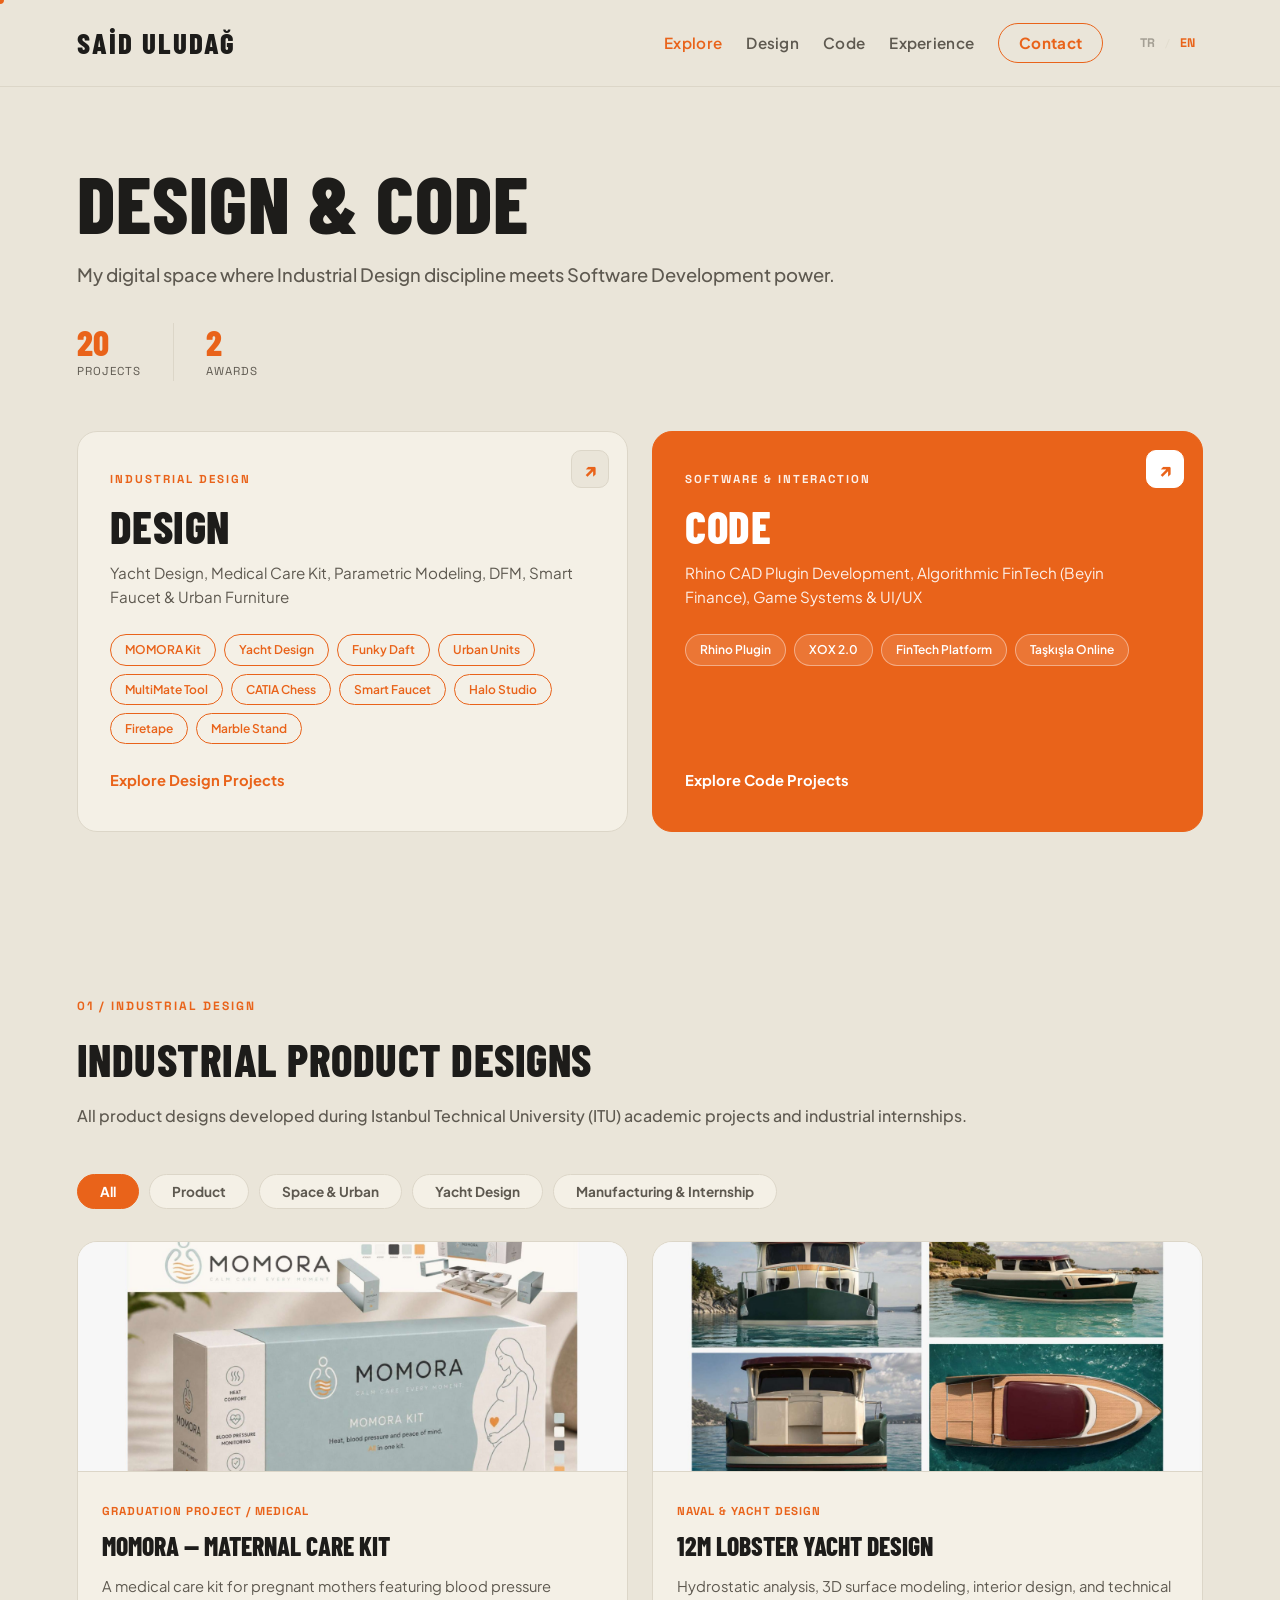
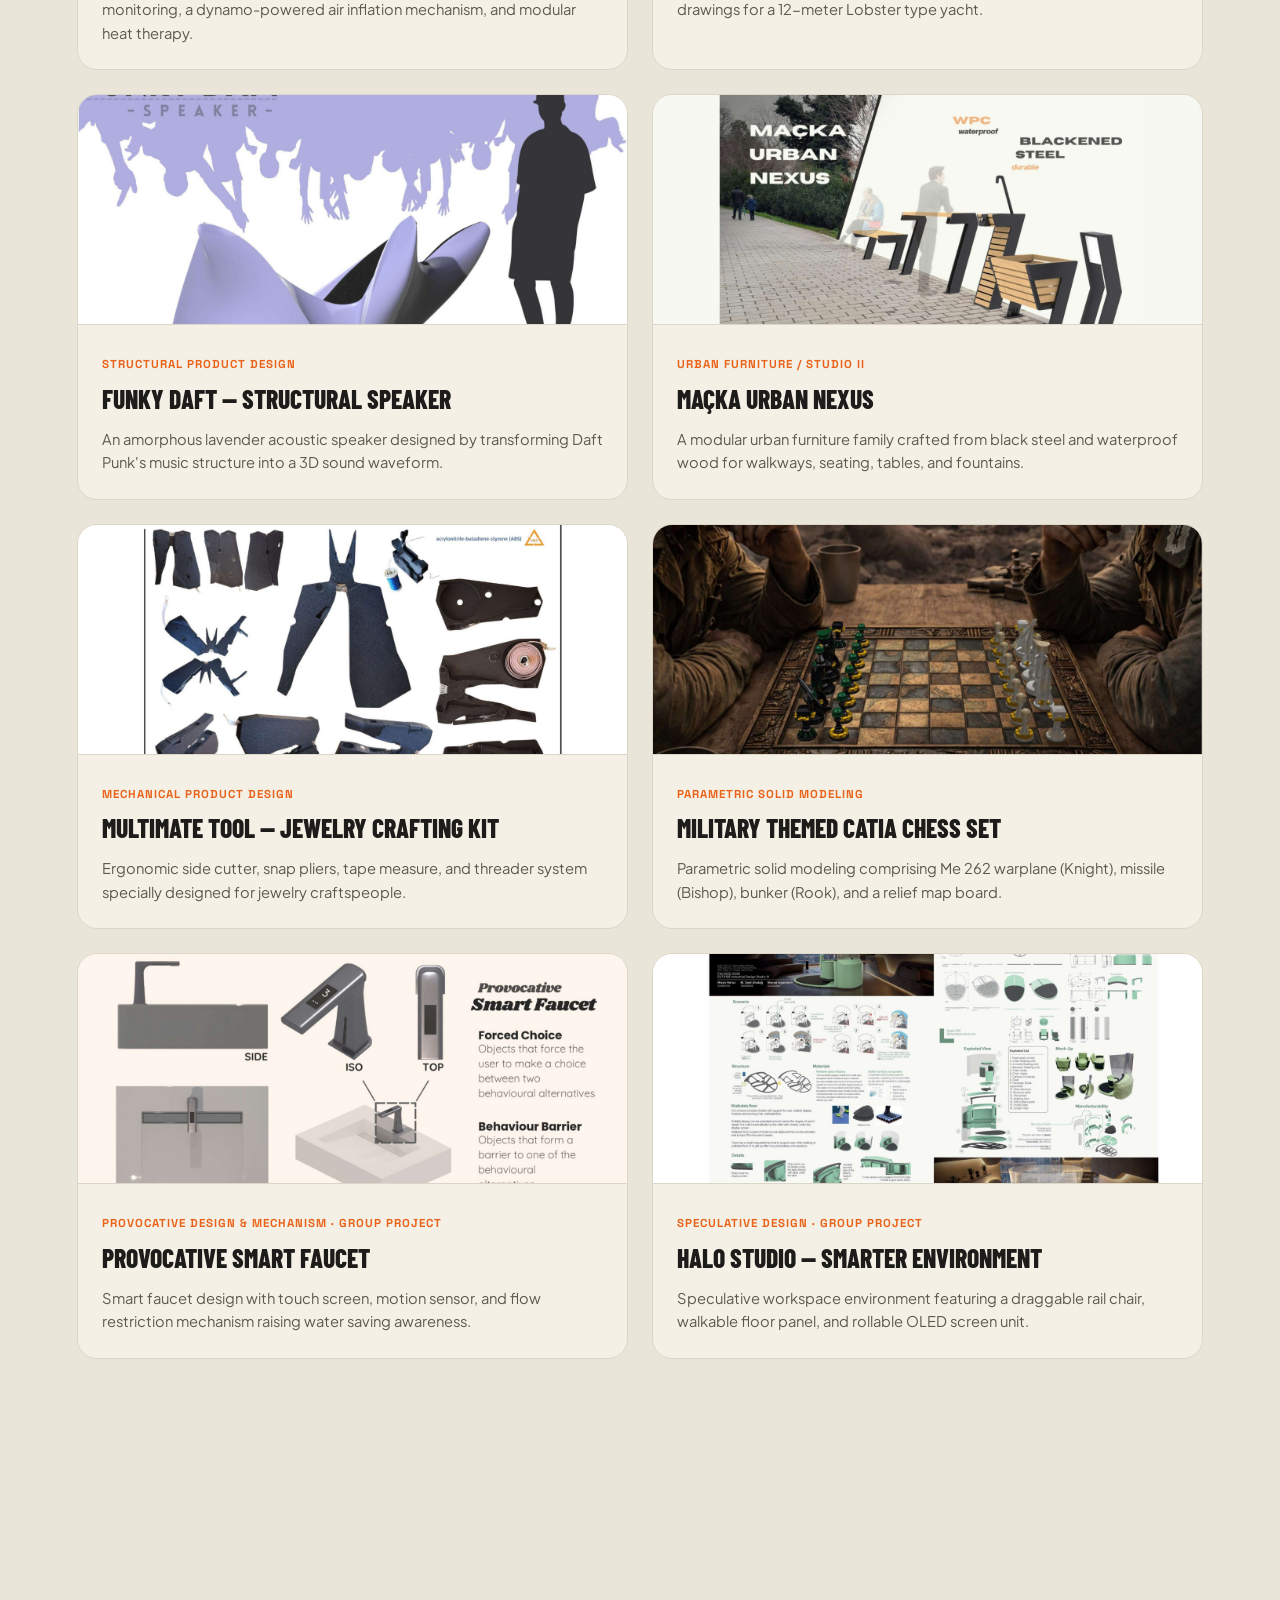
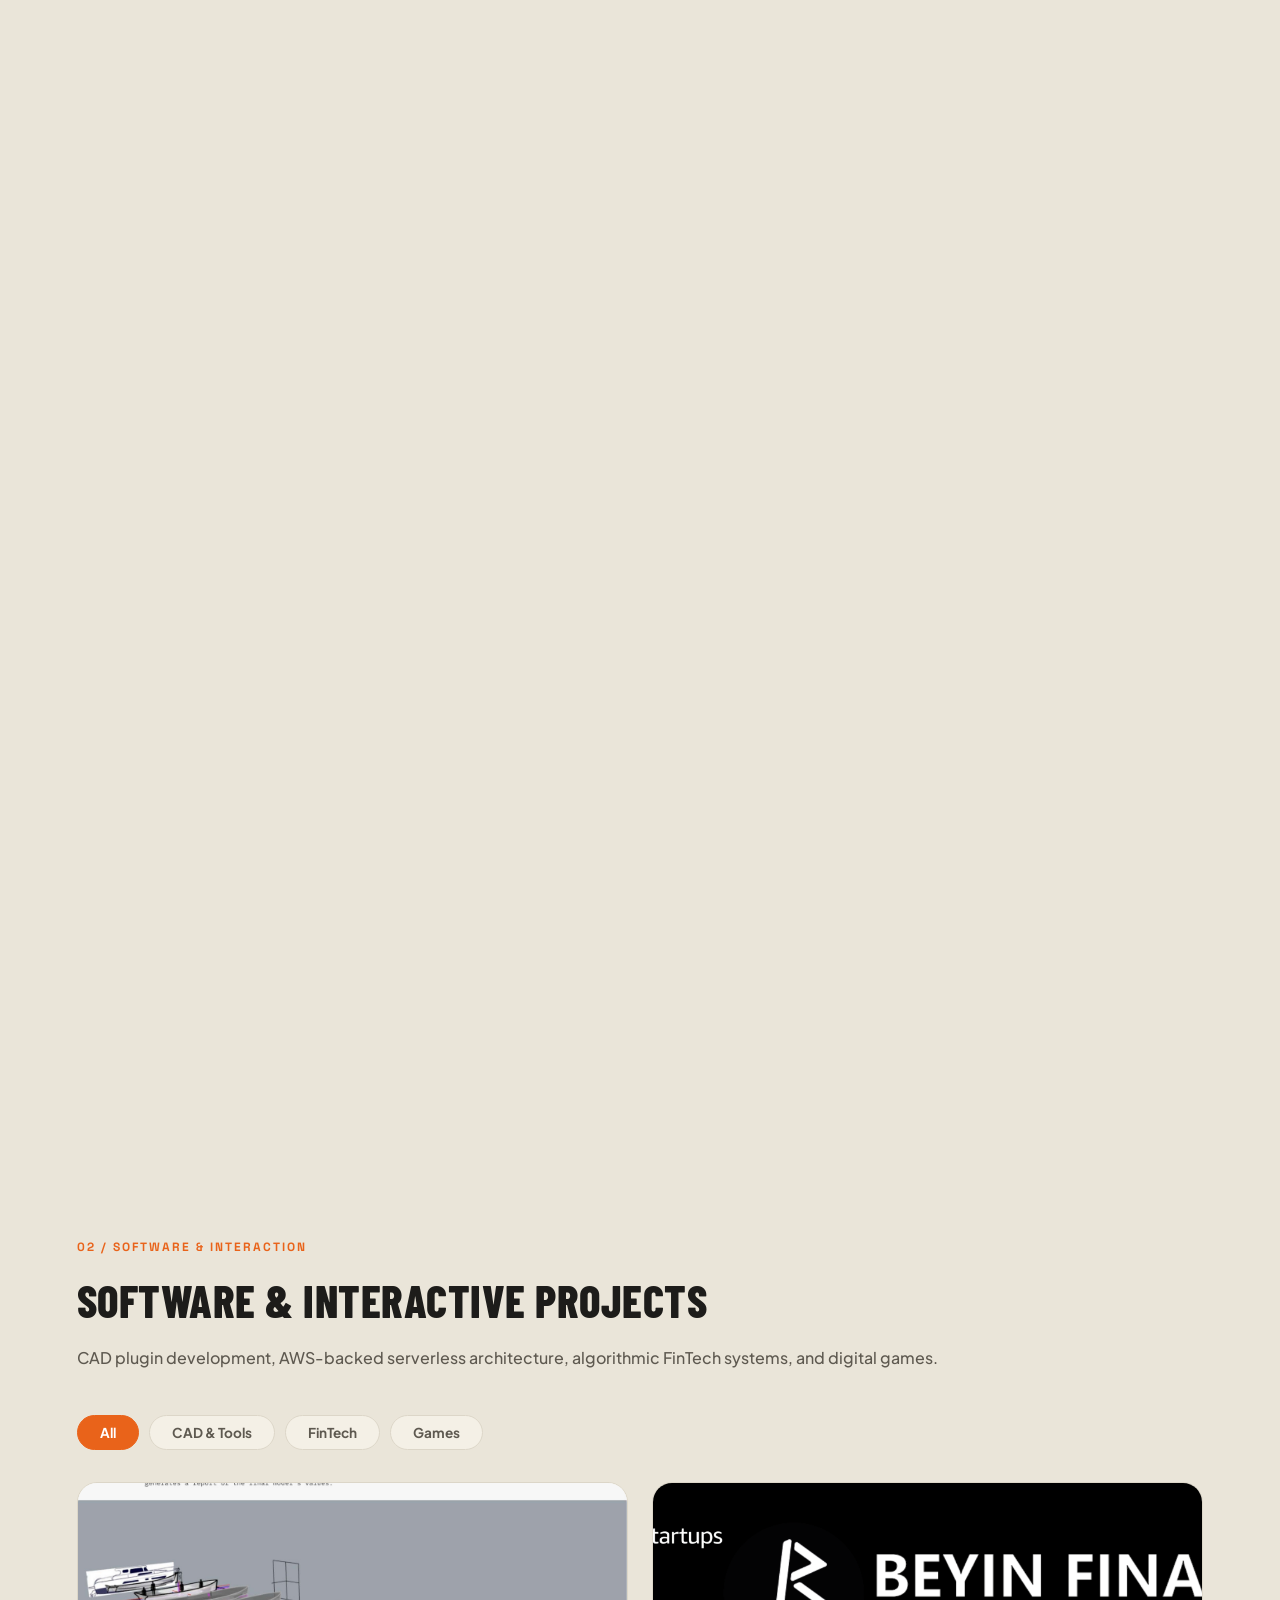
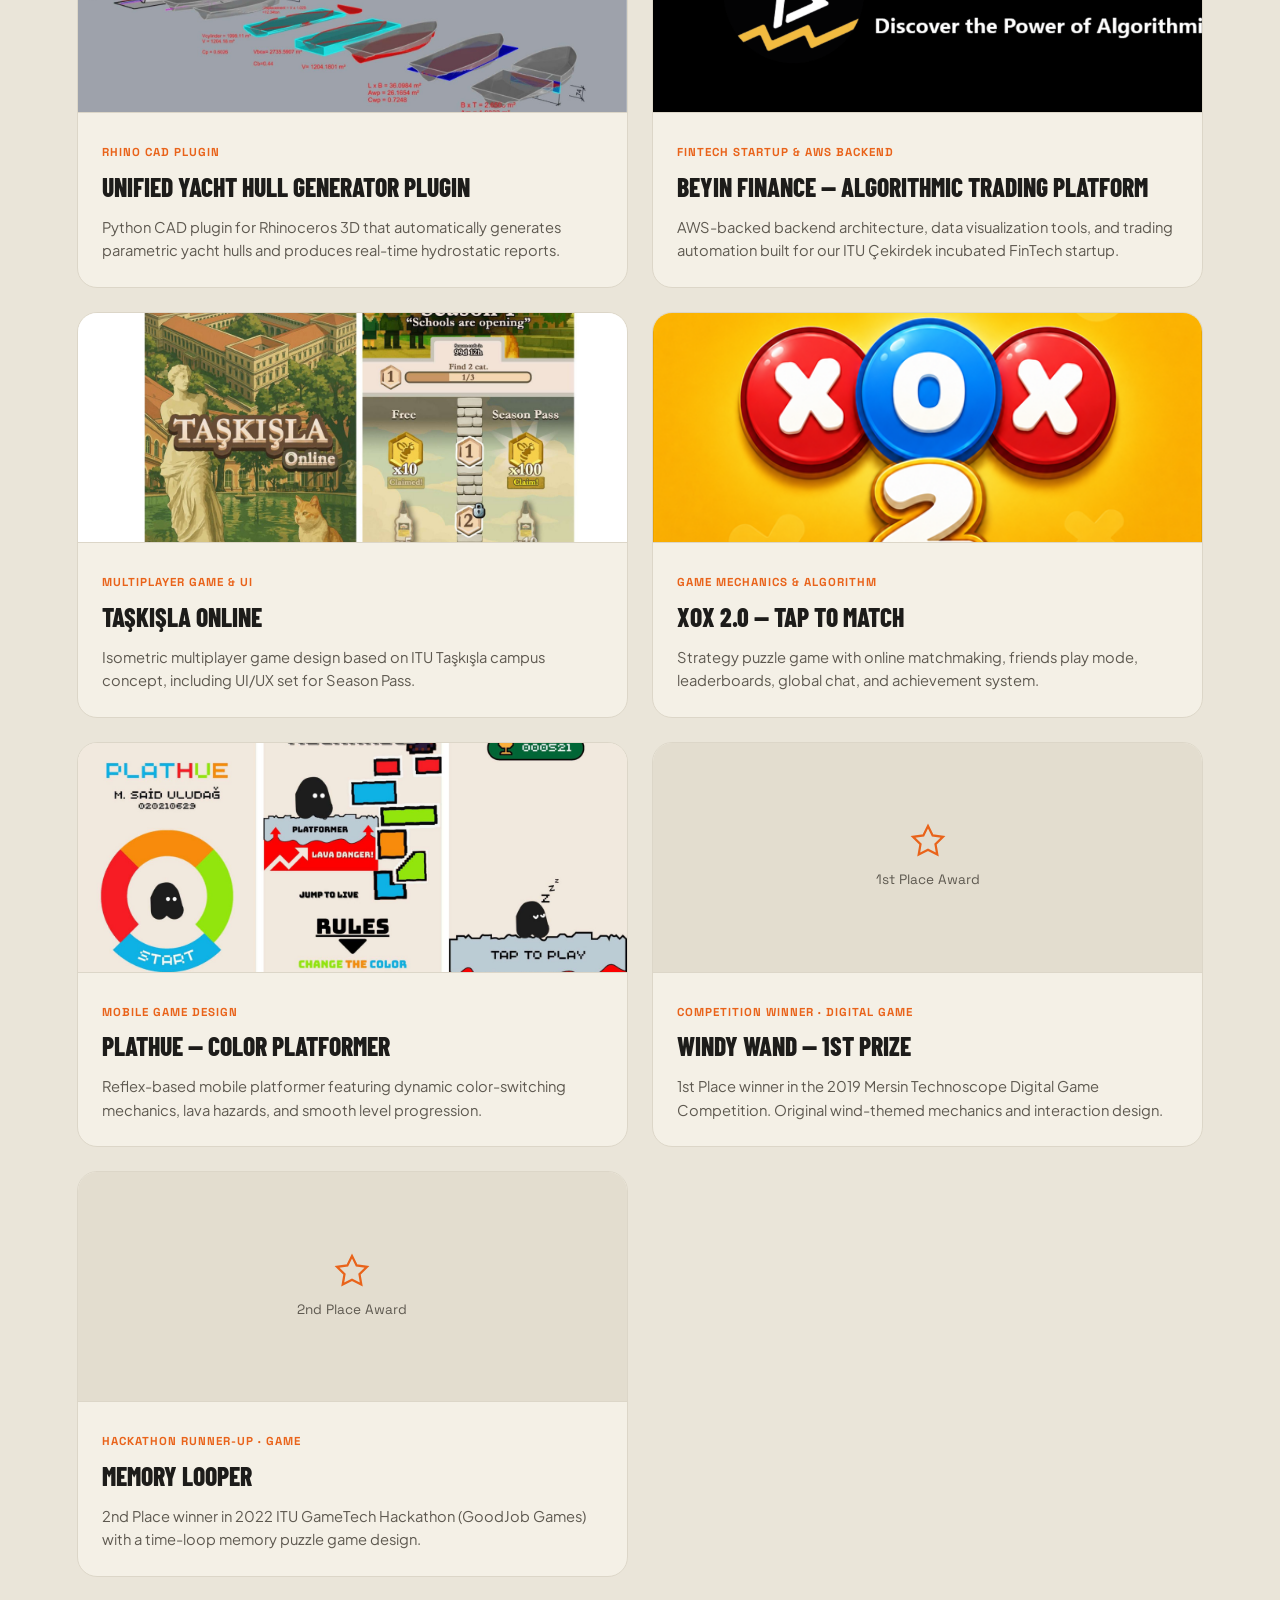
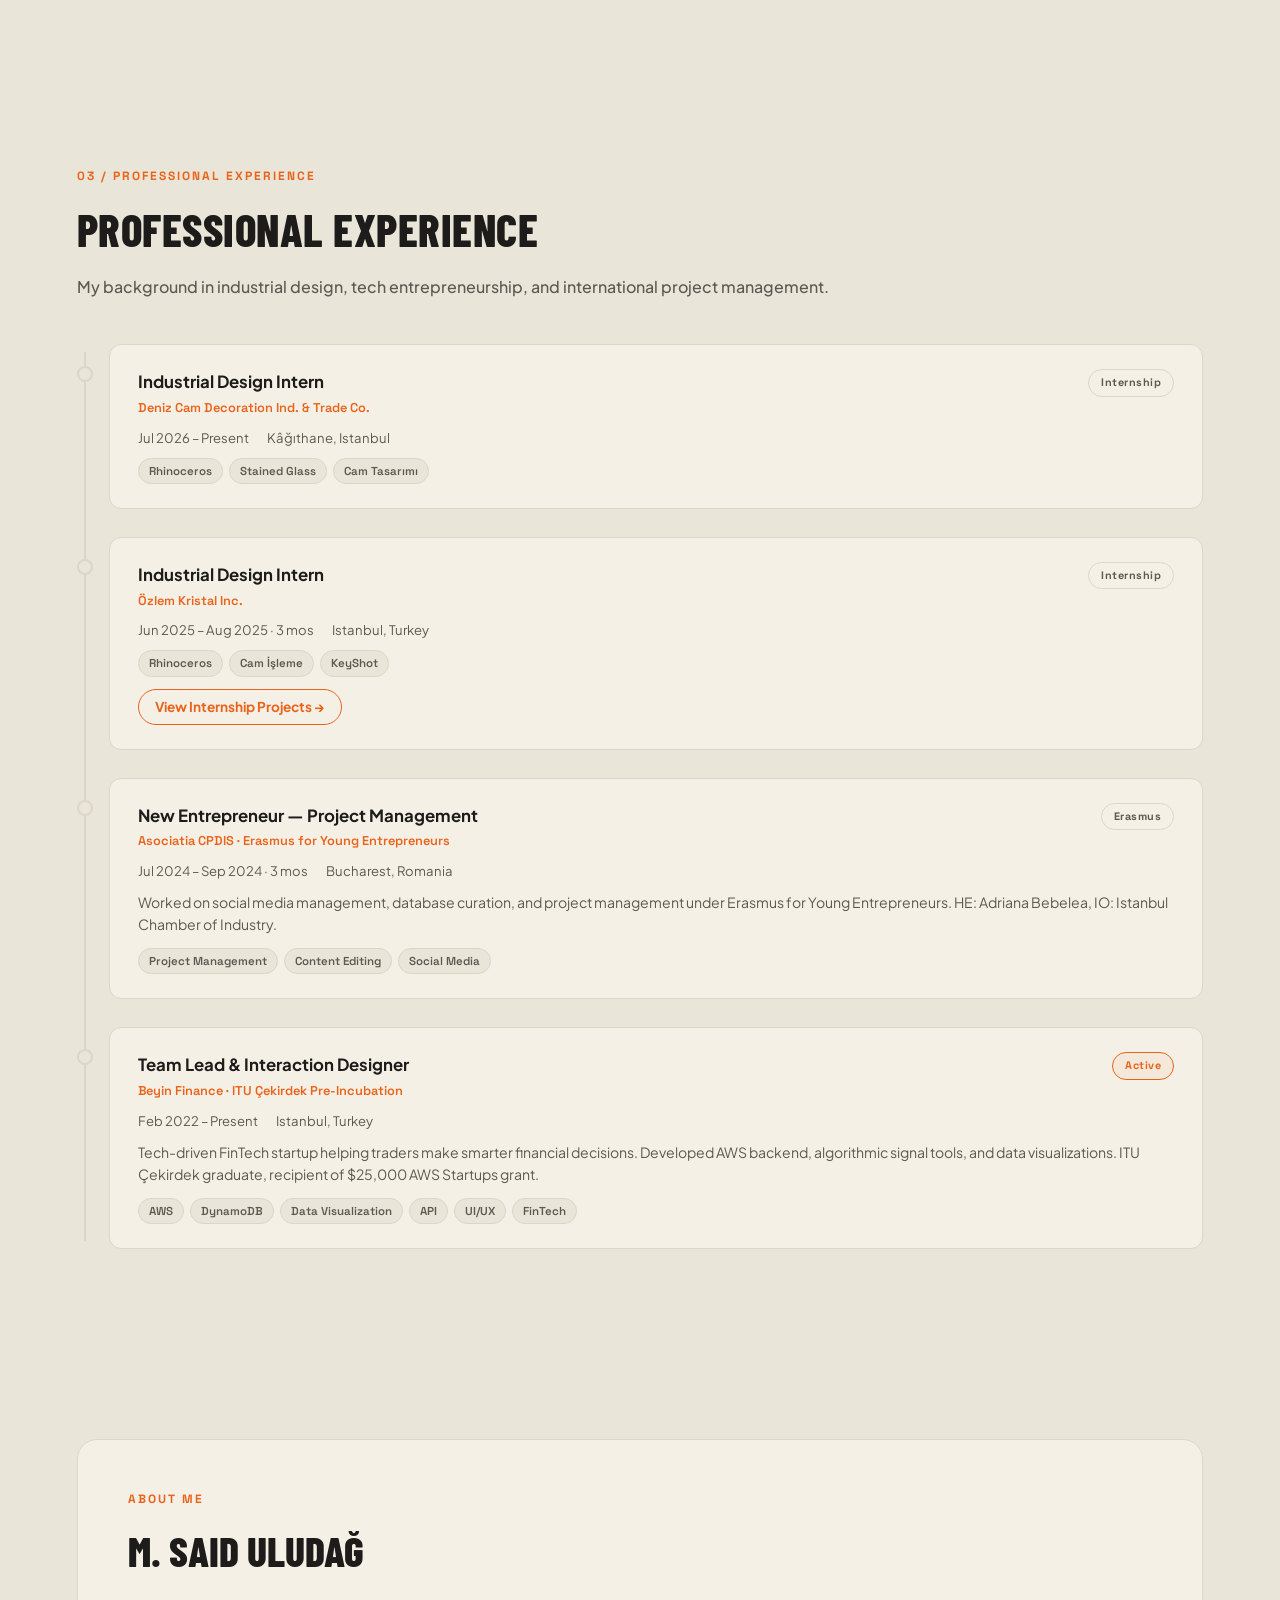
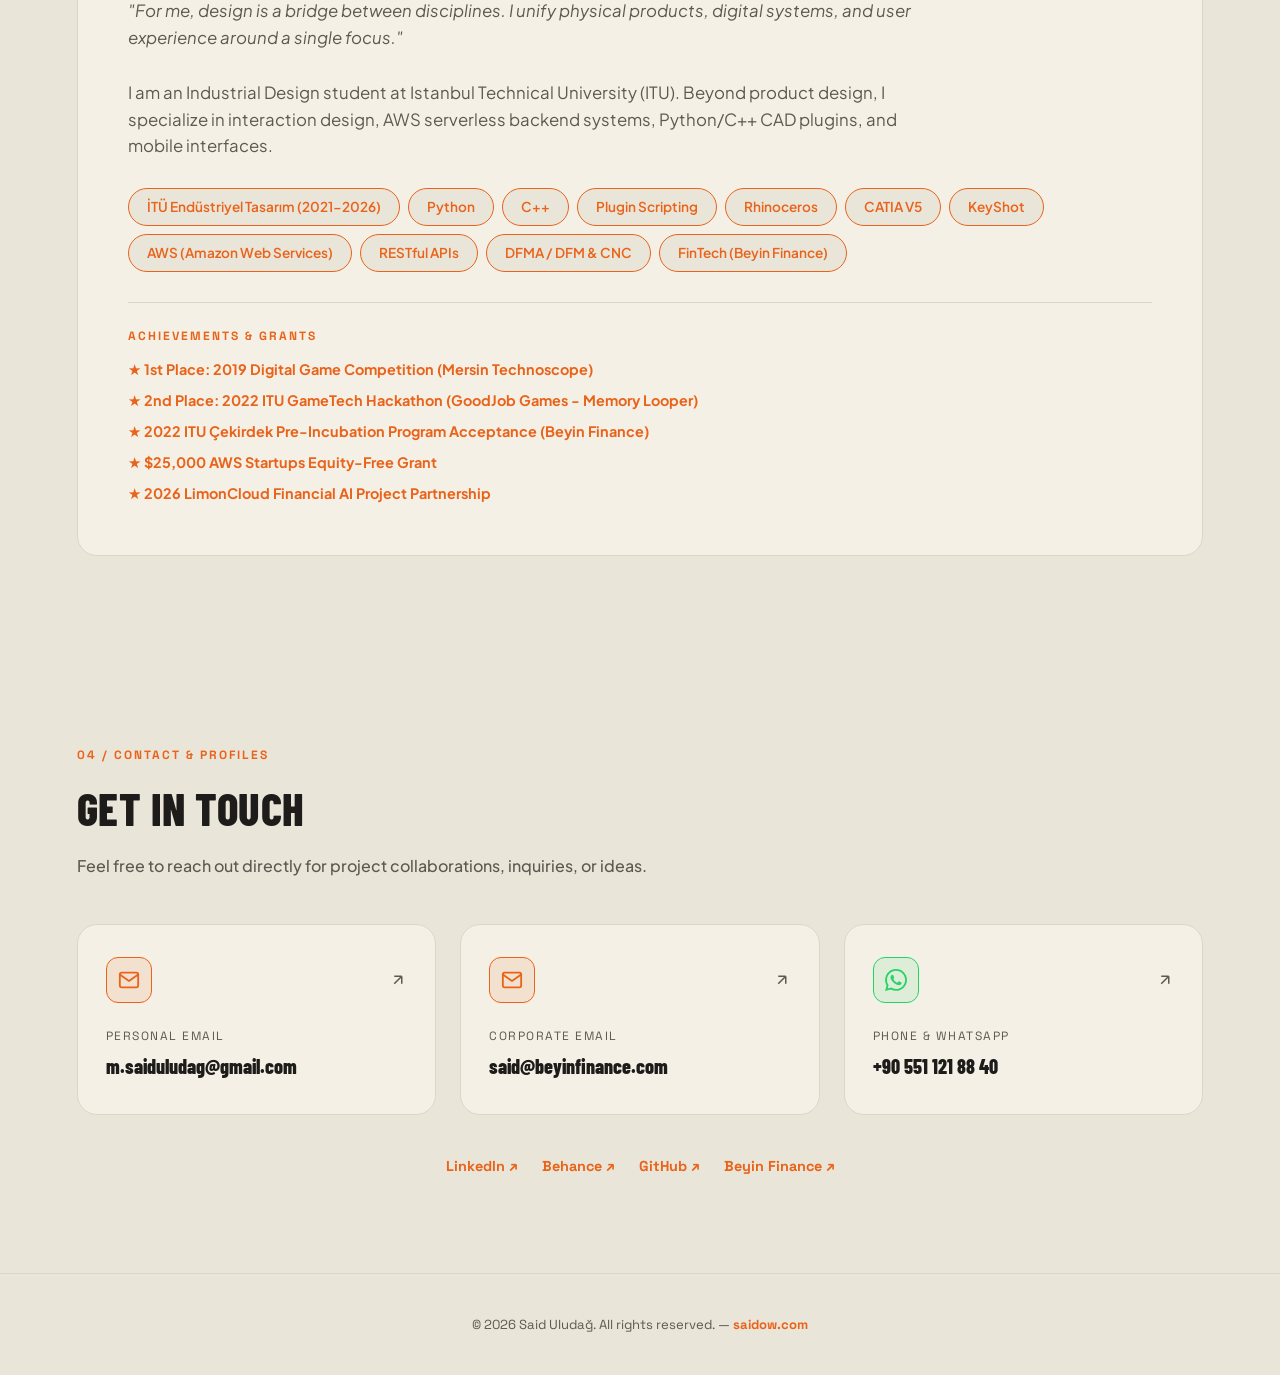
==== commit 8cc991cb: "update" ====
--- a/index.html
+++ b/index.html
@@ -20,7 +20,7 @@
   <link href="https://fonts.googleapis.com/css2?family=Barlow+Condensed:wght@700;800&family=Plus+Jakarta+Sans:wght@400;500;600;700;800&family=Space+Grotesk:wght@500;700&display=swap" rel="stylesheet">
   
   <!-- CSS -->
-  <link rel="stylesheet" href="style.css?v=19.0">
+  <link rel="stylesheet" href="style.css?v=20.0">
 </head>
 <body>
   <!-- Subtle Grid Background -->
@@ -50,7 +50,7 @@
   <!-- Hero / Hub Selection Section -->
   <section id="hub" class="hero-section">
     <div class="hero-header">
-      <h1 class="hero-title">Design & Code</h1>
+      <h1 class="hero-title" data-i18n="hero_title">Design & Code</h1>
       <p class="hero-subtitle" data-i18n="hero_subtitle">Endüstriyel Tasarım disiplini ile Yazılım geliştirme gücünün buluştuğu dijital alanım.</p>
 
       <div class="hero-stats">
@@ -607,7 +607,7 @@
     <p><span data-i18n="footer_text">© 2026 Said Uludağ. Tüm hakları saklıdır. — </span><a href="https://saidow.com">saidow.com</a></p>
   </footer>
 
-  <script src="i18n.js?v=1.0"></script>
+  <script src="i18n.js?v=2.0"></script>
   <script src="main.js?v=14.0"></script>
 </body>
 </html>
--- a/style.css
+++ b/style.css
@@ -174,11 +174,7 @@
 .lang-switch {
   display: flex;
   align-items: center;
-  gap: 4px;
-  background: rgba(29, 28, 26, 0.05);
-  padding: 4px 10px;
-  border-radius: 20px;
-  border: 1px solid var(--border-color);
+  gap: 2px;
 }
 
 .lang-btn {
@@ -189,24 +185,27 @@
   font-weight: 700;
   color: var(--color-text-sub);
   cursor: pointer;
-  padding: 2px 4px;
-  border-radius: 4px;
-  transition: var(--transition-smooth);
+  padding: 4px 8px;
+  border-radius: 6px;
+  transition: var(--transition-smooth);
+  opacity: 0.5;
 }
 
 .lang-btn:hover {
+  opacity: 0.8;
   color: var(--color-atomic-orange);
 }
 
 .lang-btn.active {
   color: var(--color-atomic-orange);
-  background: rgba(233, 99, 26, 0.12);
+  opacity: 1;
 }
 
 .lang-divider {
-  font-size: 0.75rem;
+  font-size: 0.7rem;
   color: var(--border-color);
   user-select: none;
+  opacity: 0.6;
 }
 
 /* Hero Section */
@@ -378,6 +377,7 @@
   }
 }
 
+@media (max-width: 640px) {
   .hero-section {
     padding: 110px 5% 40px;
   }
